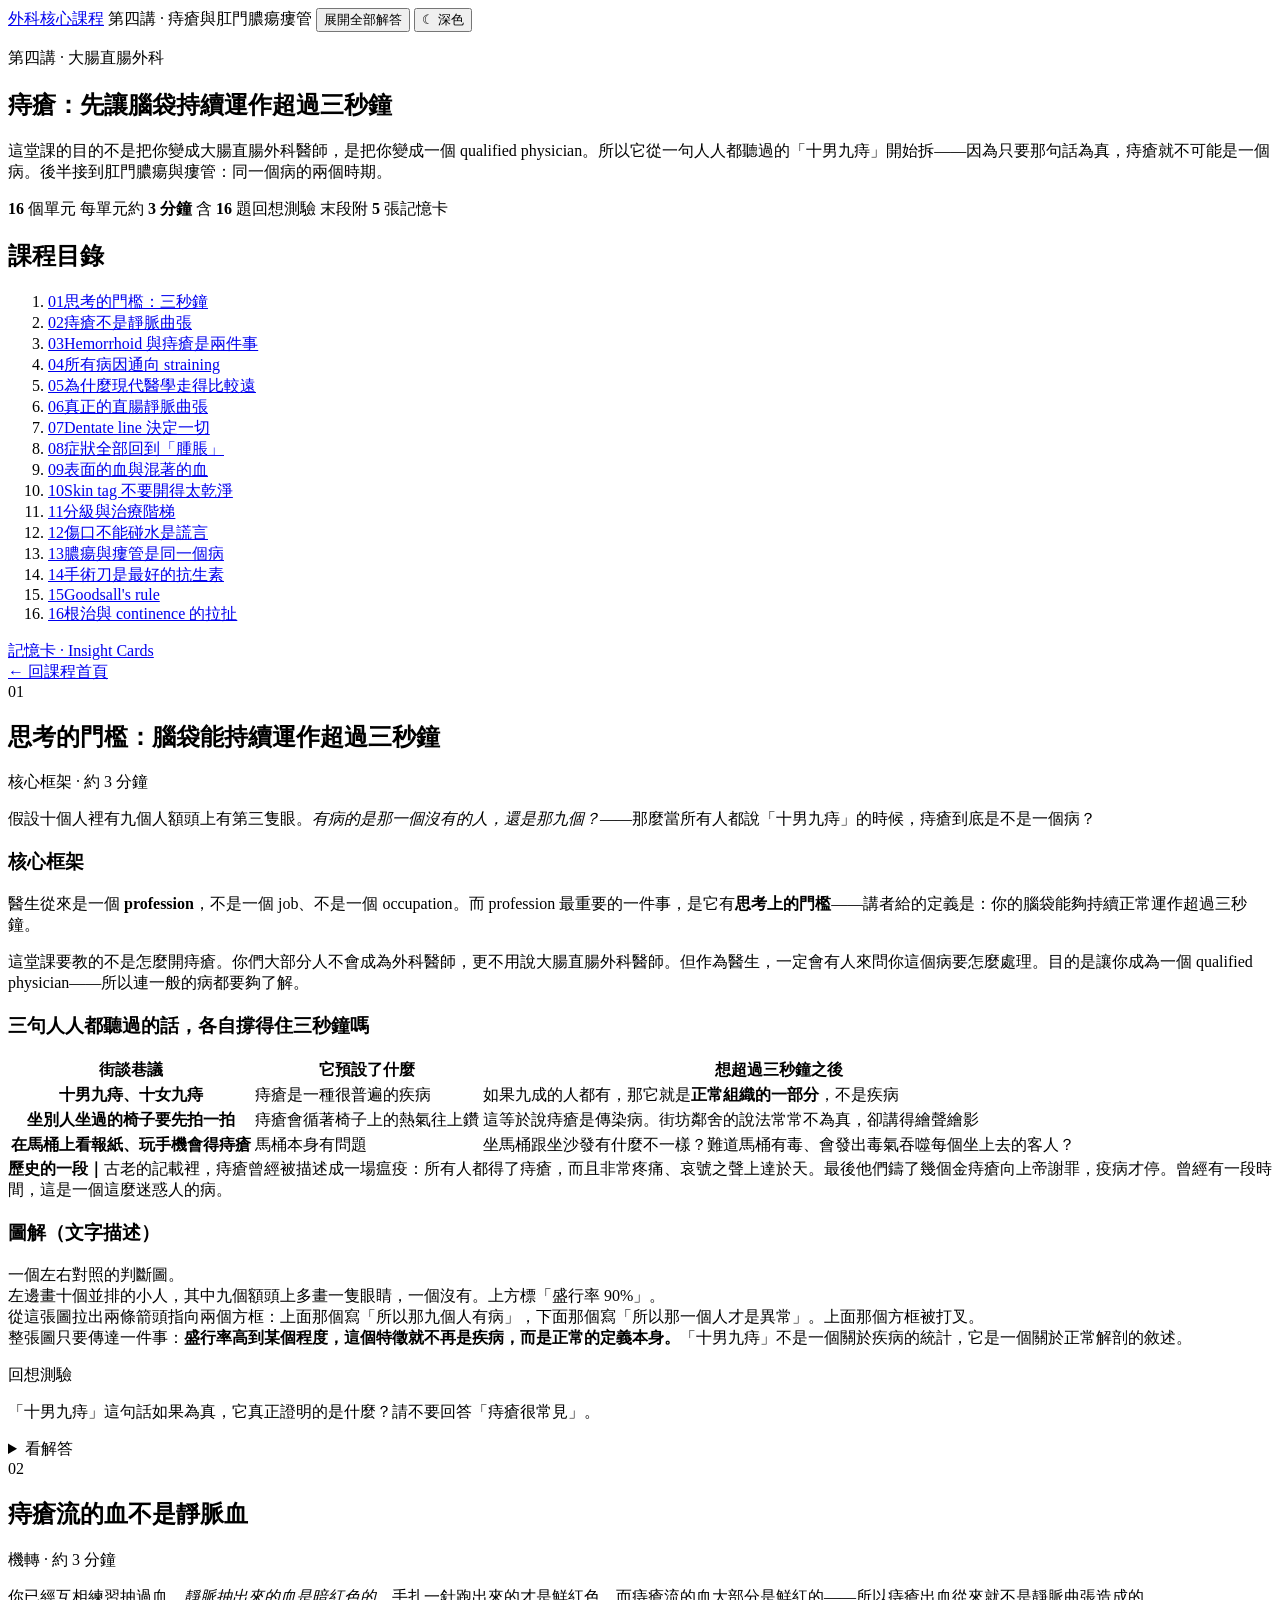
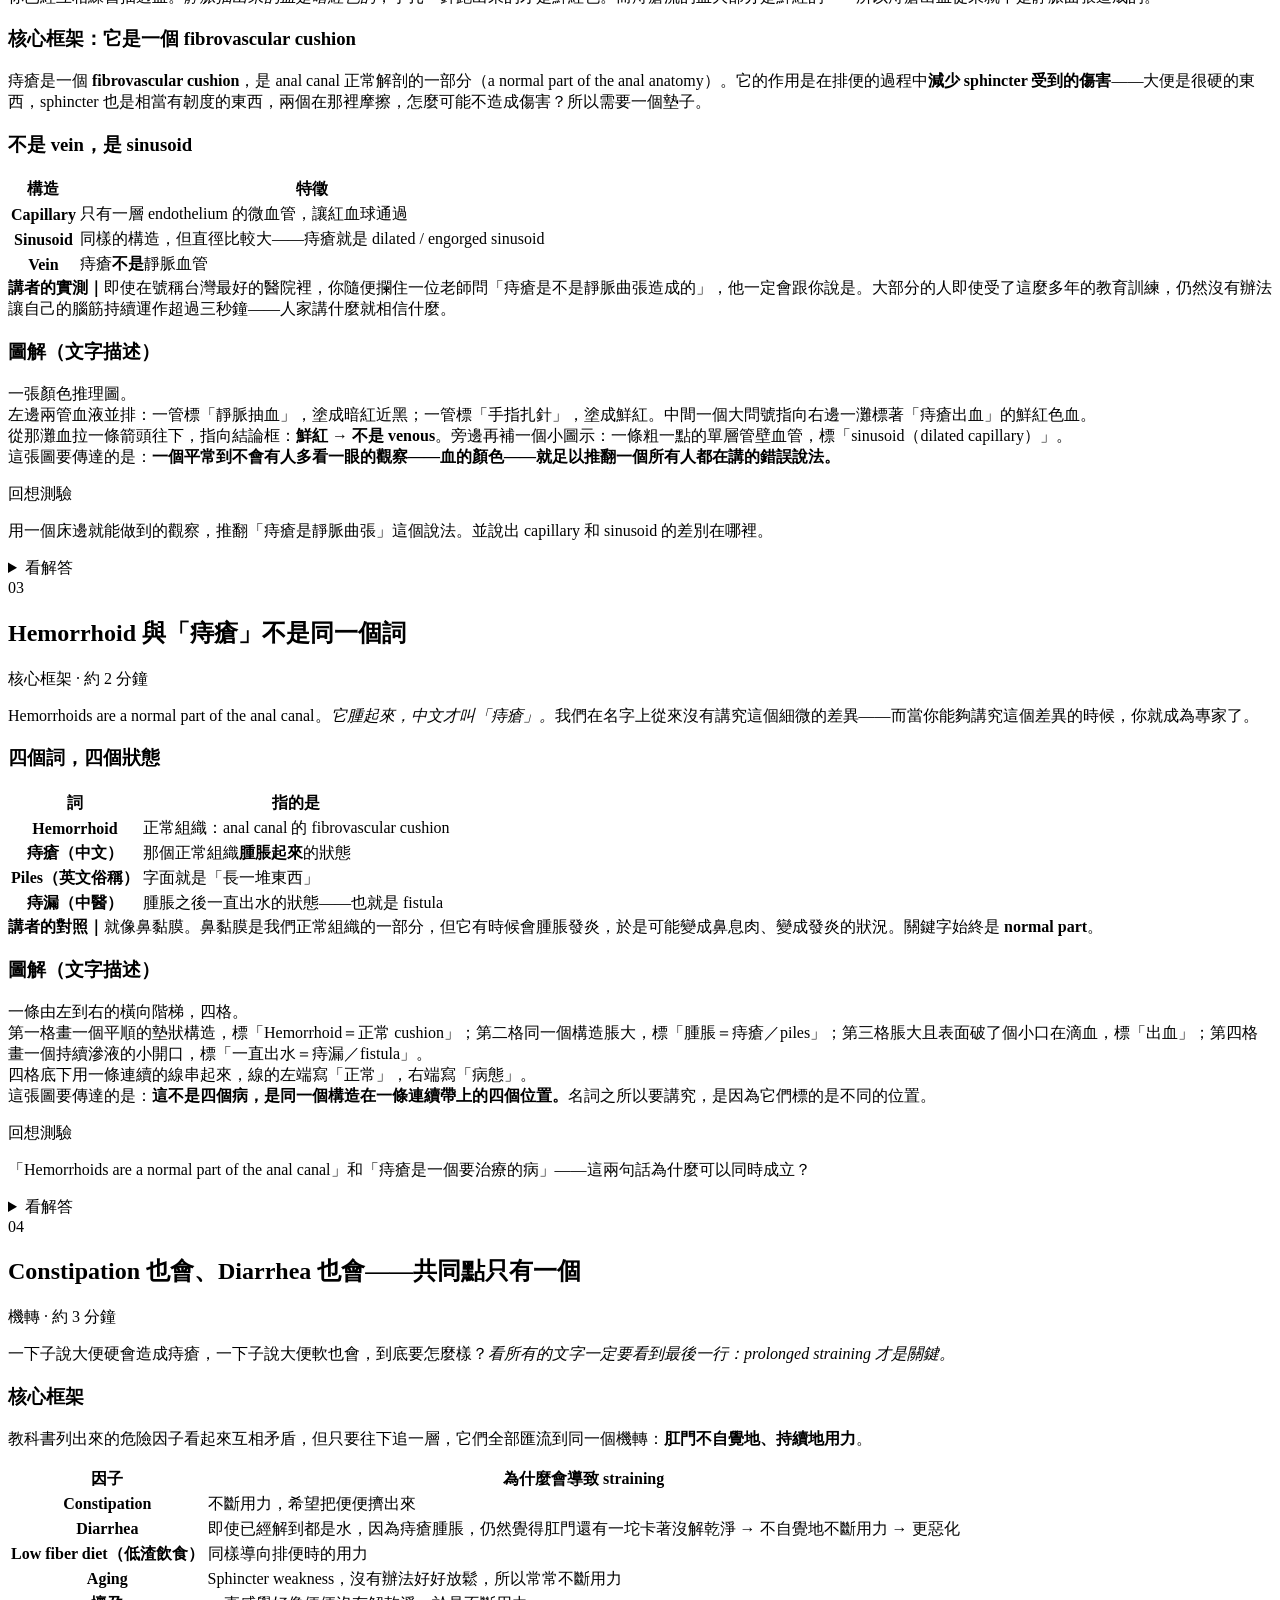
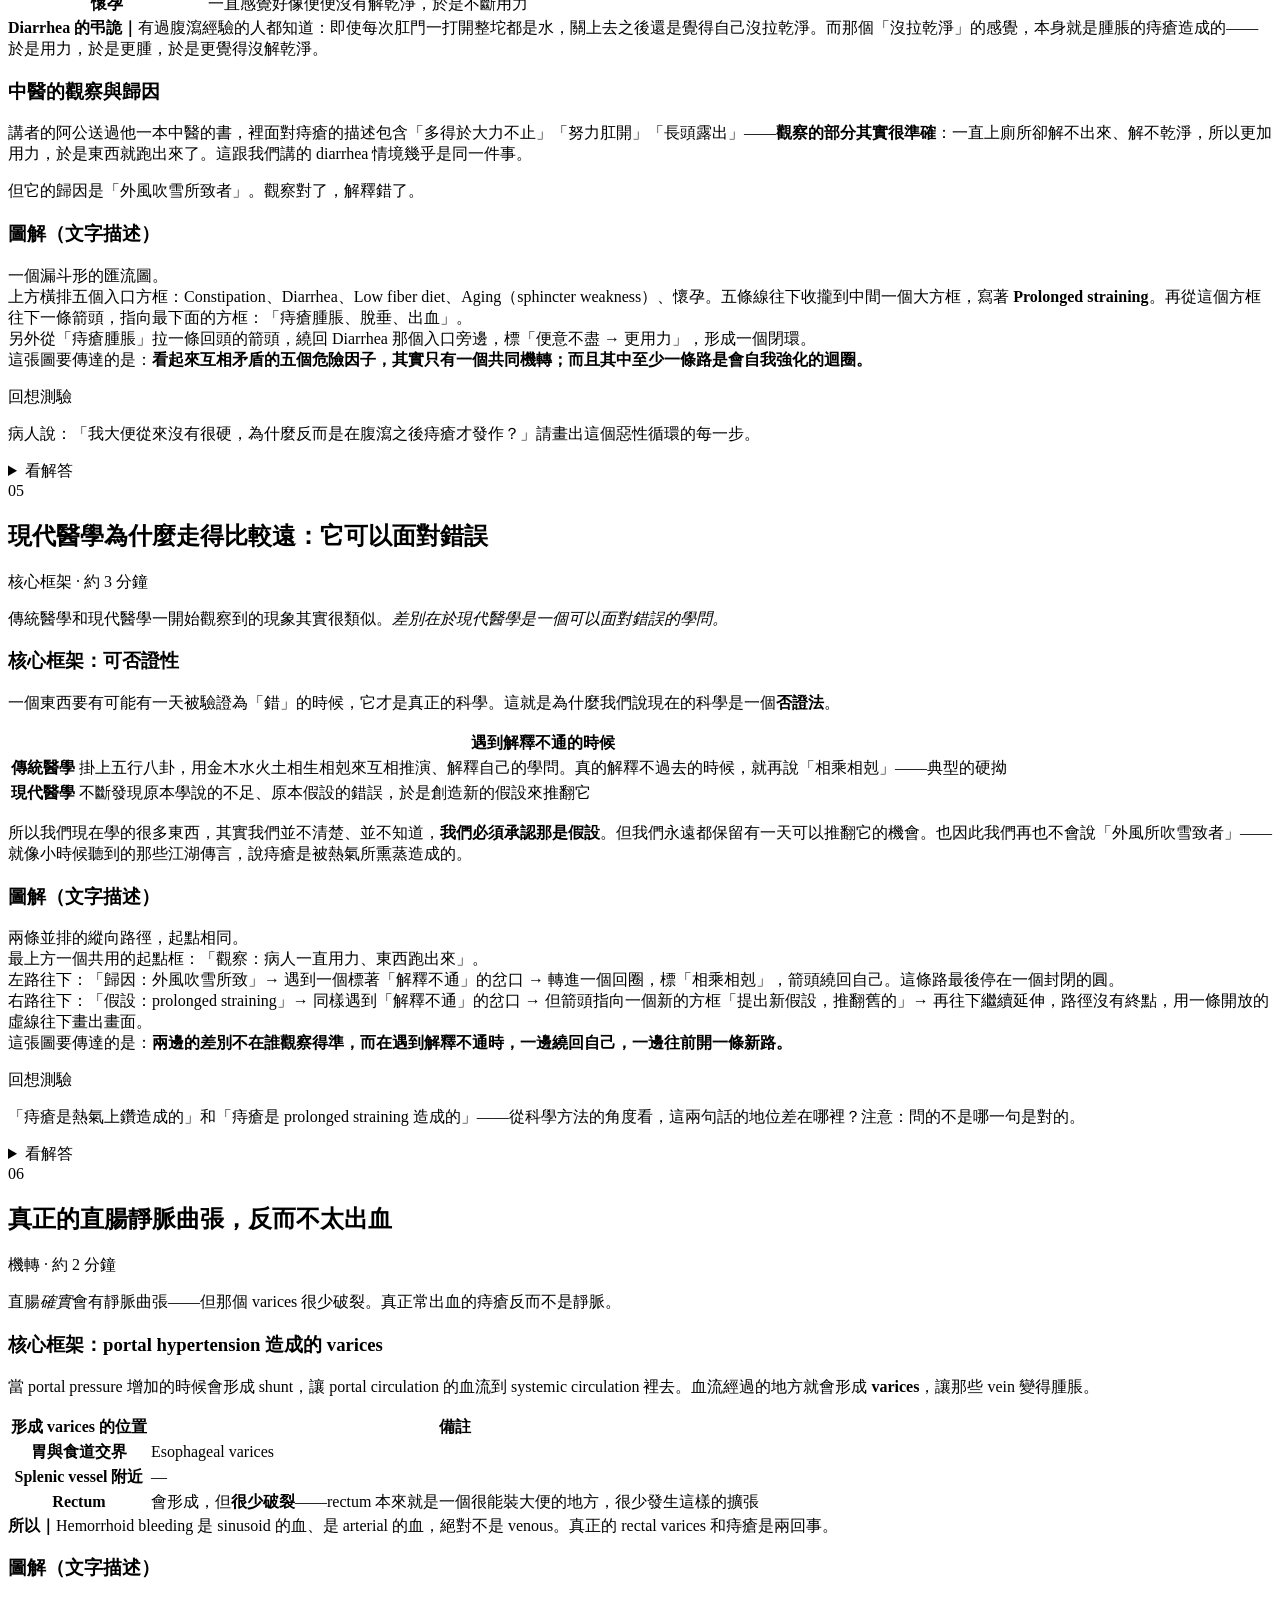
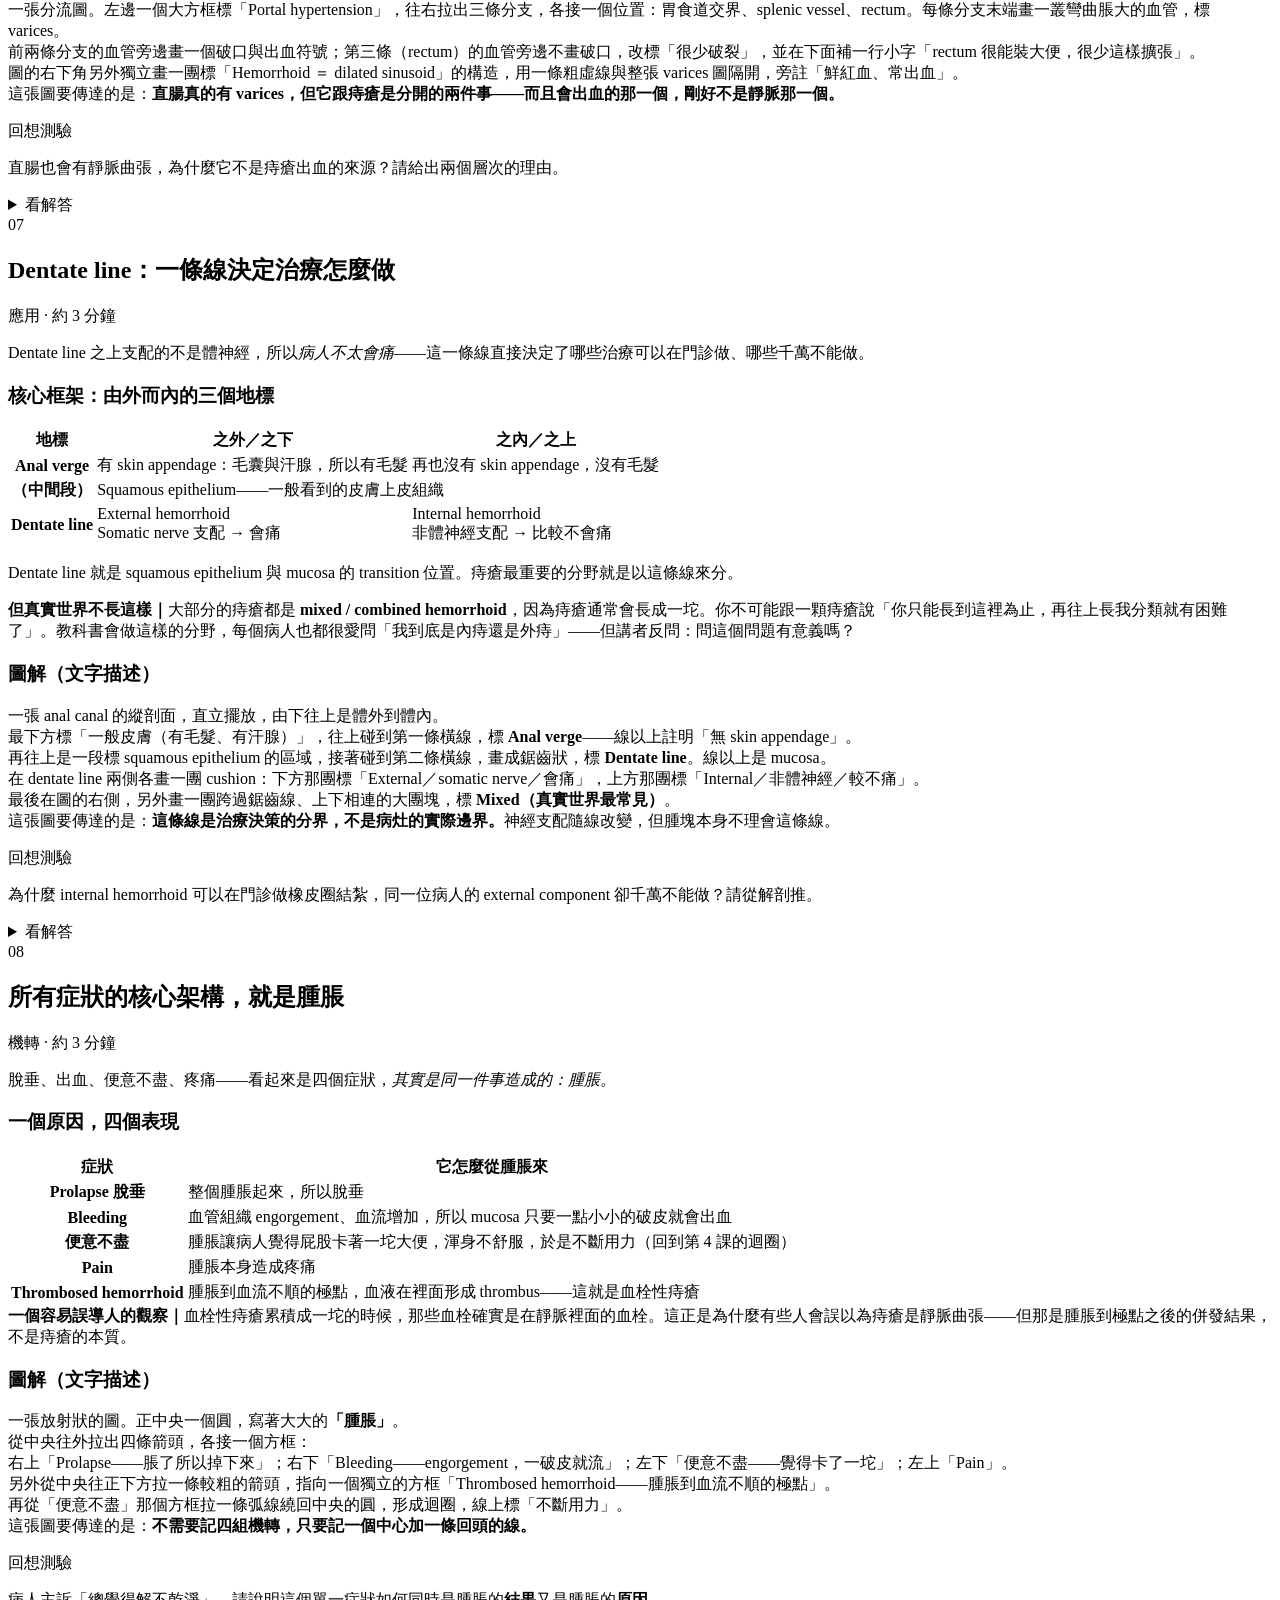
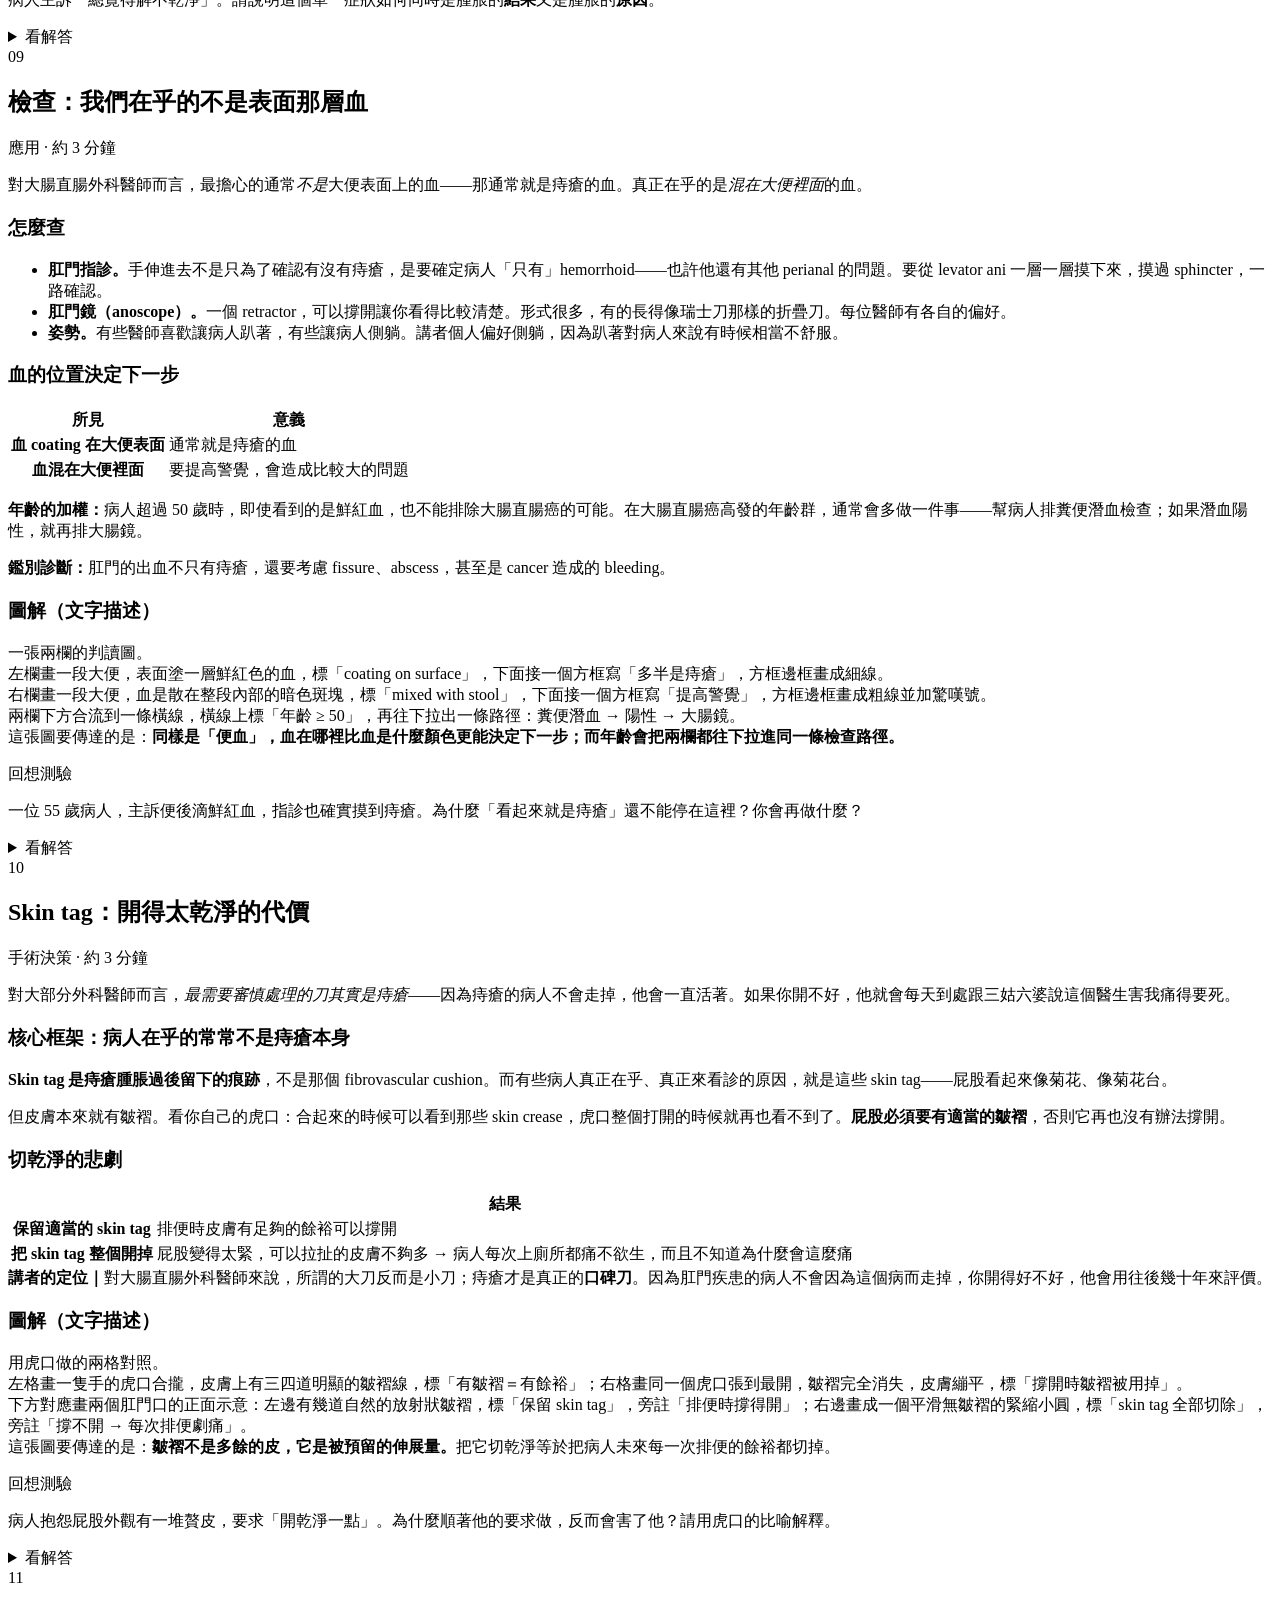
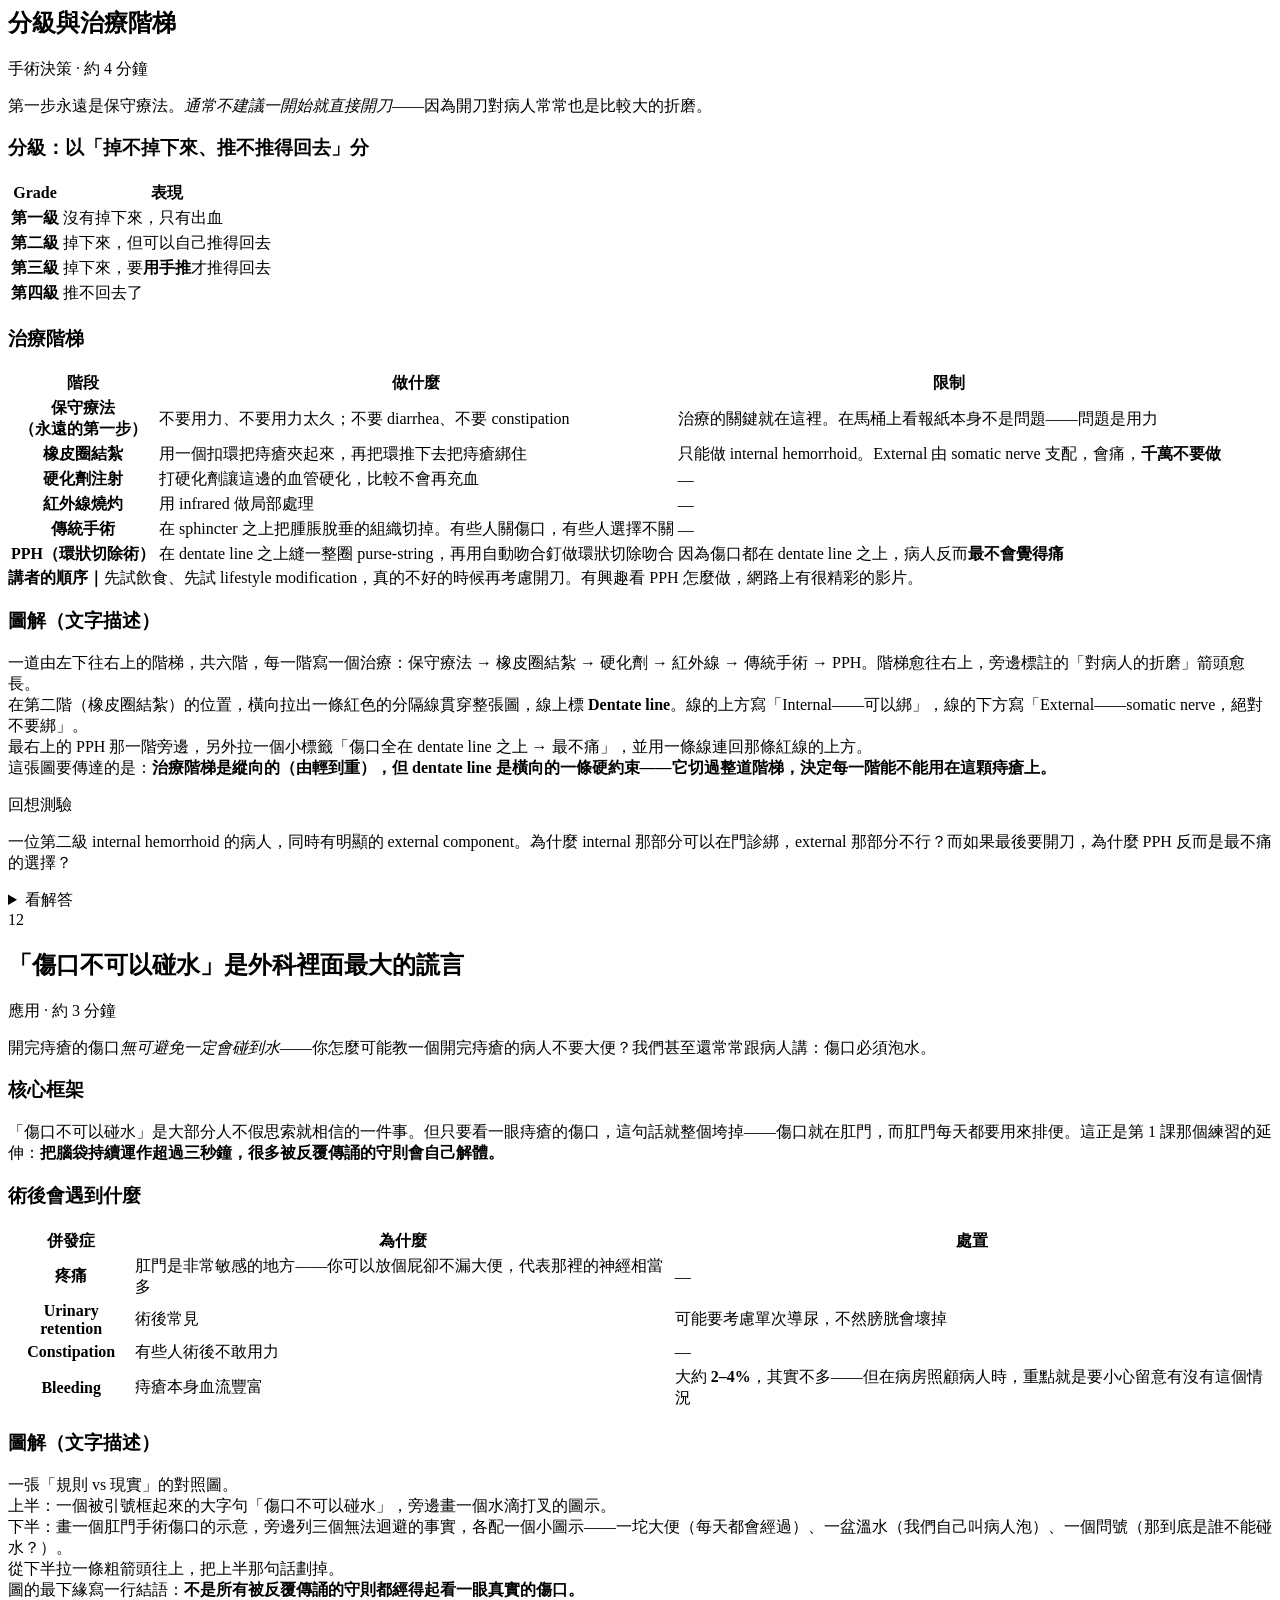
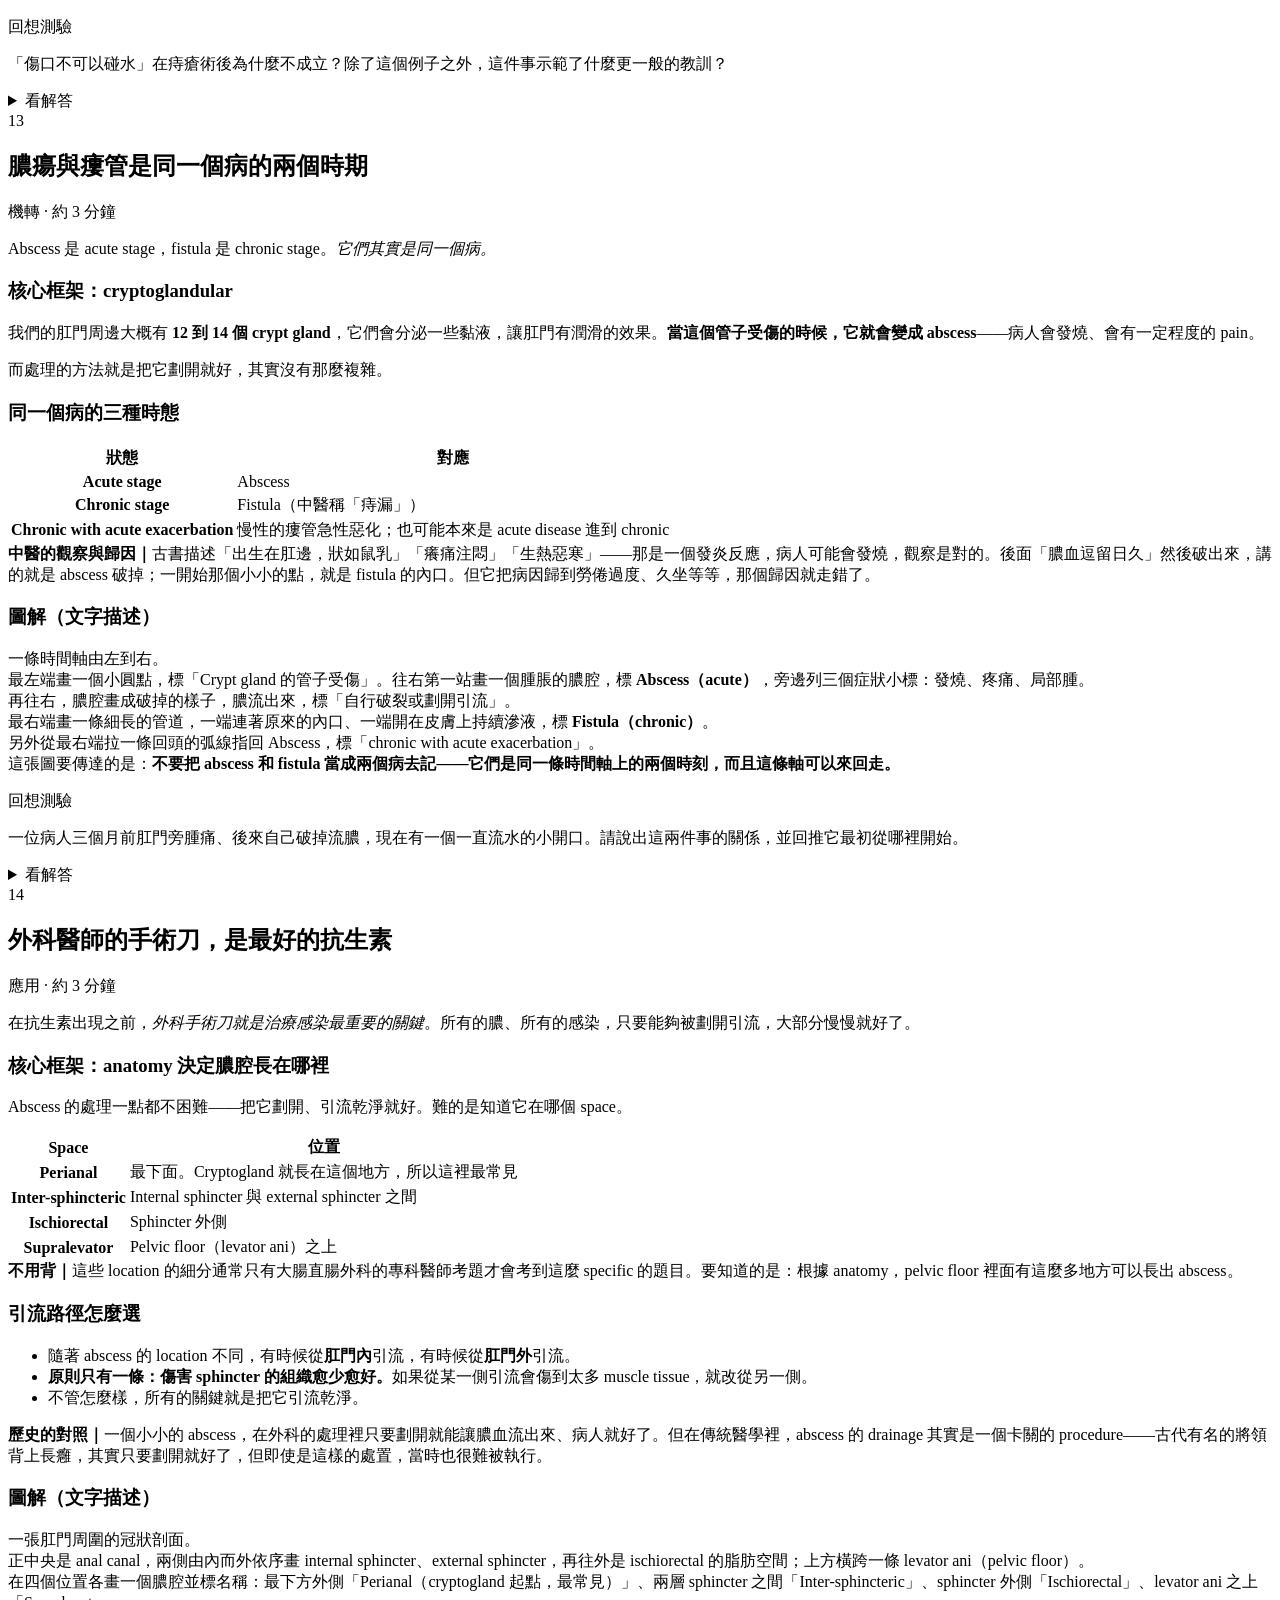
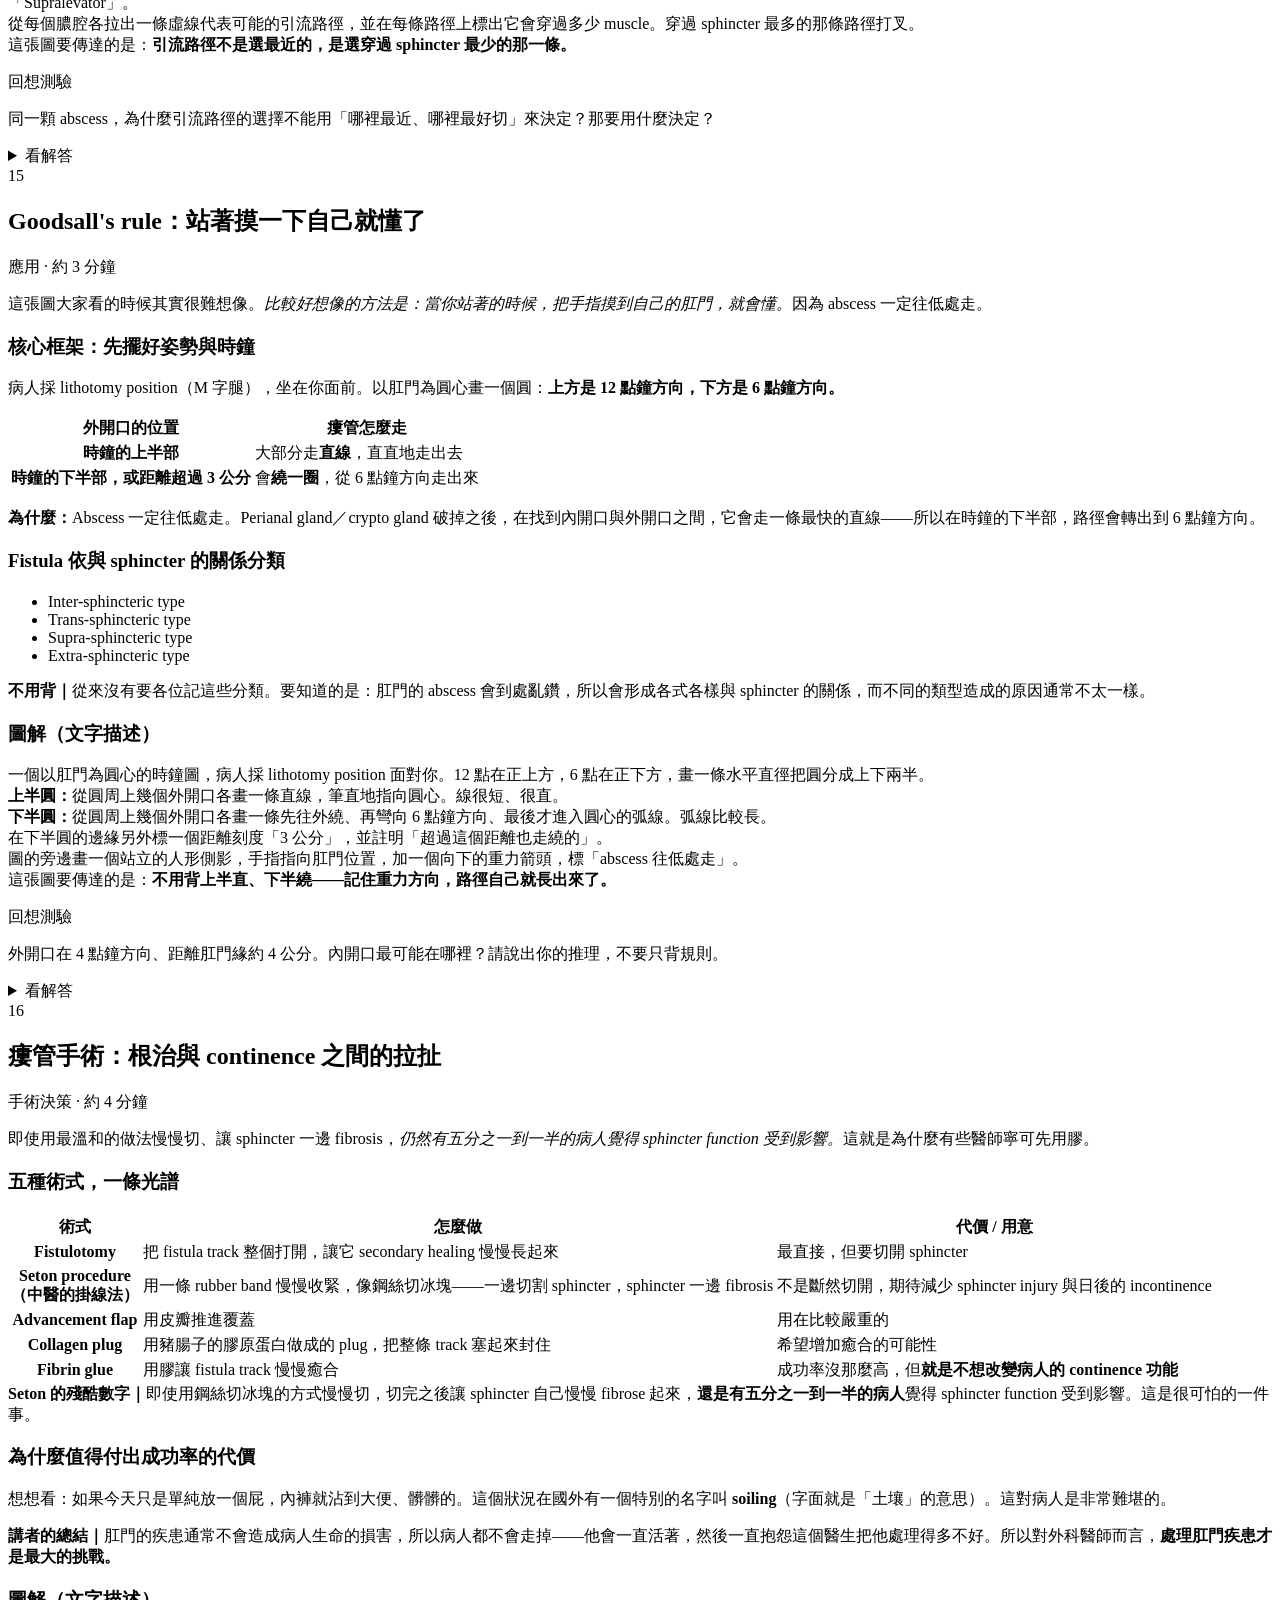
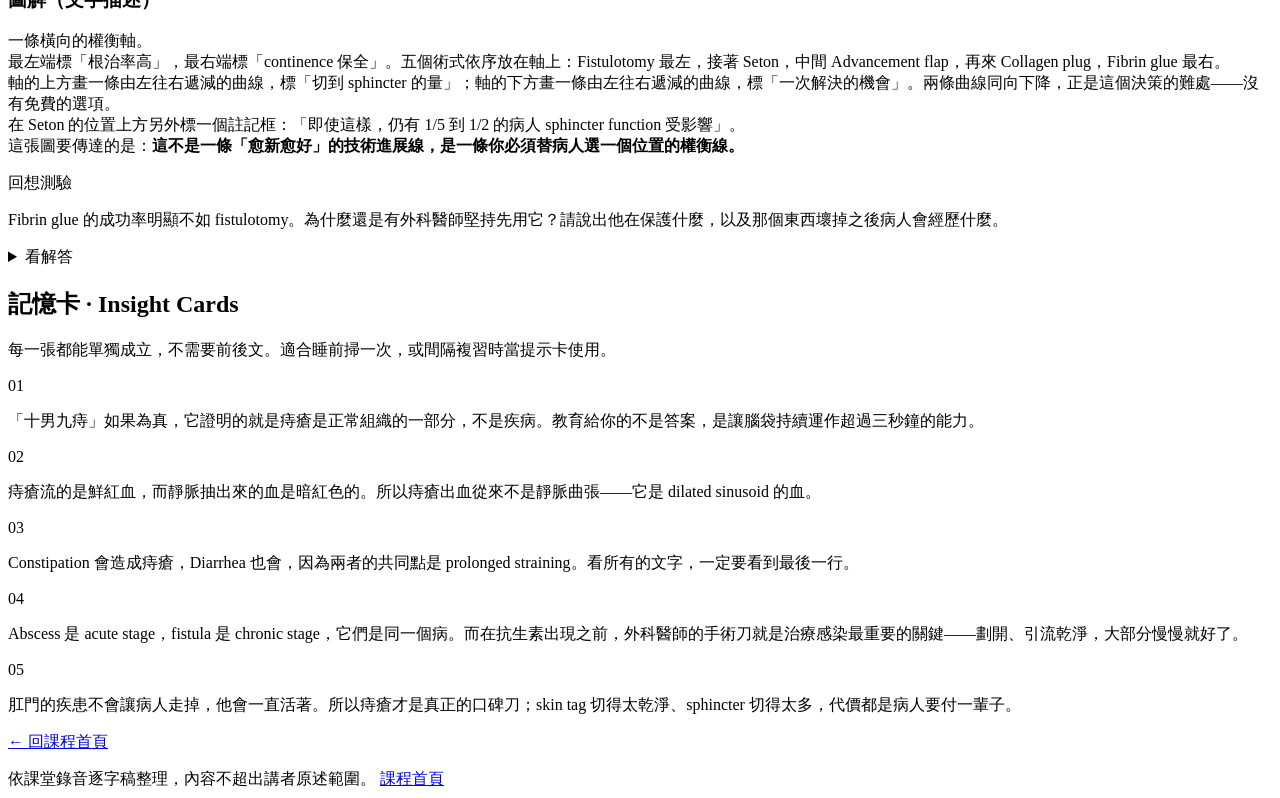
==== anorectal.html @ df8436fc "Add files via upload" ====
<!DOCTYPE html>
<html lang="zh-Hant" data-page="anorectal">
<head>
<meta charset="utf-8">
<meta name="viewport" content="width=device-width, initial-scale=1">
<title>痔瘡與肛門膿瘍瘻管：先讓腦袋運作超過三秒鐘 · 外科核心課程</title>
<meta name="description" content="從「十男九痔」拆解痔瘡的本質、dentate line 的分界、分級與治療階梯，再到肛門膿瘍與瘻管的 cryptoglandular 機轉、引流原則與 Goodsall's rule。">
<link rel="preconnect" href="https://fonts.googleapis.com">
<link rel="preconnect" href="https://fonts.gstatic.com" crossorigin>
<link href="https://fonts.googleapis.com/css2?family=Noto+Serif+TC:wght@500;700&display=swap" rel="stylesheet">
<link rel="stylesheet" href="assets/style.css">
</head>
<body>
<div id="progress"></div>

<header class="topbar">
  <div class="topbar-in">
    <a class="brand" href="index.html"><span class="dot"></span>外科核心課程</a>
    <span class="crumb">第四講 · 痔瘡與肛門膿瘍瘻管</span>
    <span class="spacer"></span>
    <button class="icon-btn" id="toggle-answers" data-open="0">展開全部解答</button>
    <button class="icon-btn" id="theme-toggle">☾ 深色</button>
  </div>
</header>

<main class="shell">

  <section class="hero">
    <p class="kicker">第四講 · 大腸直腸外科</p>
    <h1>痔瘡：先讓腦袋持續運作超過三秒鐘</h1>
    <p class="lede">這堂課的目的不是把你變成大腸直腸外科醫師，是把你變成一個 qualified physician。所以它從一句人人都聽過的「十男九痔」開始拆——因為只要那句話為真，痔瘡就不可能是一個病。後半接到肛門膿瘍與瘻管：同一個病的兩個時期。</p>
    <div class="facts">
      <span><b>16</b> 個單元</span>
      <span>每單元約 <b>3 分鐘</b></span>
      <span>含 <b>16</b> 題回想測驗</span>
      <span>末段附 <b>5</b> 張記憶卡</span>
    </div>
  </section>

  <div class="layout">

    <nav class="toc" aria-label="課程目錄">
      <h2>課程目錄</h2>
      <ol>
        <li><a href="#l01"><span class="n">01</span><span>思考的門檻：三秒鐘</span></a></li>
        <li><a href="#l02"><span class="n">02</span><span>痔瘡不是靜脈曲張</span></a></li>
        <li><a href="#l03"><span class="n">03</span><span>Hemorrhoid 與痔瘡是兩件事</span></a></li>
        <li><a href="#l04"><span class="n">04</span><span>所有病因通向 straining</span></a></li>
        <li><a href="#l05"><span class="n">05</span><span>為什麼現代醫學走得比較遠</span></a></li>
        <li><a href="#l06"><span class="n">06</span><span>真正的直腸靜脈曲張</span></a></li>
        <li><a href="#l07"><span class="n">07</span><span>Dentate line 決定一切</span></a></li>
        <li><a href="#l08"><span class="n">08</span><span>症狀全部回到「腫脹」</span></a></li>
        <li><a href="#l09"><span class="n">09</span><span>表面的血與混著的血</span></a></li>
        <li><a href="#l10"><span class="n">10</span><span>Skin tag 不要開得太乾淨</span></a></li>
        <li><a href="#l11"><span class="n">11</span><span>分級與治療階梯</span></a></li>
        <li><a href="#l12"><span class="n">12</span><span>傷口不能碰水是謊言</span></a></li>
        <li><a href="#l13"><span class="n">13</span><span>膿瘍與瘻管是同一個病</span></a></li>
        <li><a href="#l14"><span class="n">14</span><span>手術刀是最好的抗生素</span></a></li>
        <li><a href="#l15"><span class="n">15</span><span>Goodsall's rule</span></a></li>
        <li><a href="#l16"><span class="n">16</span><span>根治與 continence 的拉扯</span></a></li>
      </ol>
      <div class="sep">
        <a href="#insights" style="border:0;padding-left:0">記憶卡 · Insight Cards</a><br>
        <a href="index.html" style="border:0;padding-left:0">← 回課程首頁</a>
      </div>
    </nav>

    <div>

      <!-- 01 -->
      <article class="lesson" id="l01">
        <div class="lesson-head"><span class="lesson-num">01</span><h2>思考的門檻：腦袋能持續運作超過三秒鐘</h2></div>
        <p class="meta">核心框架 · 約 3 分鐘</p>

        <p class="hook">假設十個人裡有九個人額頭上有第三隻眼。<em>有病的是那一個沒有的人，還是那九個？</em>——那麼當所有人都說「十男九痔」的時候，痔瘡到底是不是一個病？</p>

        <div class="block">
          <h3>核心框架</h3>
          <p>醫生從來是一個 <strong>profession</strong>，不是一個 job、不是一個 occupation。而 profession 最重要的一件事，是它有<strong>思考上的門檻</strong>——講者給的定義是：你的腦袋能夠持續正常運作超過三秒鐘。</p>
          <p>這堂課要教的不是怎麼開痔瘡。你們大部分人不會成為外科醫師，更不用說大腸直腸外科醫師。但作為醫生，一定會有人來問你這個病要怎麼處理。目的是讓你成為一個 qualified physician——所以連一般的病都要夠了解。</p>
        </div>

        <div class="block">
          <h3>三句人人都聽過的話，各自撐得住三秒鐘嗎</h3>
          <div class="tw">
            <table>
              <thead><tr><th>街談巷議</th><th>它預設了什麼</th><th>想超過三秒鐘之後</th></tr></thead>
              <tbody>
                <tr><th>十男九痔、十女九痔</th><td>痔瘡是一種很普遍的疾病</td><td class="ok">如果九成的人都有，那它就是<strong>正常組織的一部分</strong>，不是疾病</td></tr>
                <tr><th>坐別人坐過的椅子要先拍一拍</th><td>痔瘡會循著椅子上的熱氣往上鑽</td><td class="bad">這等於說痔瘡是傳染病。街坊鄰舍的說法常常不為真，卻講得繪聲繪影</td></tr>
                <tr><th>在馬桶上看報紙、玩手機會得痔瘡</th><td>馬桶本身有問題</td><td class="bad">坐馬桶跟坐沙發有什麼不一樣？難道馬桶有毒、會發出毒氣吞噬每個坐上去的客人？</td></tr>
              </tbody>
            </table>
          </div>
          <div class="note"><b>歷史的一段｜</b>古老的記載裡，痔瘡曾經被描述成一場瘟疫：所有人都得了痔瘡，而且非常疼痛、哀號之聲上達於天。最後他們鑄了幾個金痔瘡向上帝謝罪，疫病才停。曾經有一段時間，這是一個這麼迷惑人的病。</div>
        </div>

        <div class="viz">
          <h3>圖解（文字描述）</h3>
          <p>一個左右對照的判斷圖。<br>左邊畫十個並排的小人，其中九個額頭上多畫一隻眼睛，一個沒有。上方標「盛行率 90%」。<br>從這張圖拉出兩條箭頭指向兩個方框：上面那個寫「所以那九個人有病」，下面那個寫「所以那一個人才是異常」。上面那個方框被打叉。<br>整張圖只要傳達一件事：<strong>盛行率高到某個程度，這個特徵就不再是疾病，而是正常的定義本身。</strong>「十男九痔」不是一個關於疾病的統計，它是一個關於正常解剖的敘述。</p>
        </div>

        <div class="recall">
          <div class="q"><p class="tag">回想測驗</p><p>「十男九痔」這句話如果為真，它真正證明的是什麼？請不要回答「痔瘡很常見」。</p></div>
          <details><summary>看解答</summary>
            <div class="a">
              <p>它證明的是<strong>痔瘡是正常解剖的一部分</strong>，不是疾病。因為當一個特徵出現在九成的人身上時，在統計上定義「異常」的就變成那剩下的一成——就像十個人裡有九個有第三隻眼，該被檢查的是那個沒有的人。</p>
              <p>這正是這堂課要示範的思考門檻：同一句話，聽過就過去，跟停下來想三秒鐘，得到的結論完全相反。</p>
            </div>
          </details>
        </div>
      </article>

      <!-- 02 -->
      <article class="lesson" id="l02">
        <div class="lesson-head"><span class="lesson-num">02</span><h2>痔瘡流的血不是靜脈血</h2></div>
        <p class="meta">機轉 · 約 3 分鐘</p>

        <p class="hook">你已經互相練習抽過血。<em>靜脈抽出來的血是暗紅色的</em>，手扎一針跑出來的才是鮮紅色。而痔瘡流的血大部分是鮮紅的——所以痔瘡出血從來就不是靜脈曲張造成的。</p>

        <div class="block">
          <h3>核心框架：它是一個 fibrovascular cushion</h3>
          <p>痔瘡是一個 <strong>fibrovascular cushion</strong>，是 anal canal 正常解剖的一部分（a normal part of the anal anatomy）。它的作用是在排便的過程中<strong>減少 sphincter 受到的傷害</strong>——大便是很硬的東西，sphincter 也是相當有韌度的東西，兩個在那裡摩擦，怎麼可能不造成傷害？所以需要一個墊子。</p>
        </div>

        <div class="block">
          <h3>不是 vein，是 sinusoid</h3>
          <div class="tw">
            <table>
              <thead><tr><th>構造</th><th>特徵</th></tr></thead>
              <tbody>
                <tr><th>Capillary</th><td>只有一層 endothelium 的微血管，讓紅血球通過</td></tr>
                <tr><th>Sinusoid</th><td>同樣的構造，但直徑比較大——痔瘡就是 dilated / engorged sinusoid</td></tr>
                <tr><th>Vein</th><td class="bad">痔瘡<strong>不是</strong>靜脈血管</td></tr>
              </tbody>
            </table>
          </div>
          <div class="note"><b>講者的實測｜</b>即使在號稱台灣最好的醫院裡，你隨便攔住一位老師問「痔瘡是不是靜脈曲張造成的」，他一定會跟你說是。大部分的人即使受了這麼多年的教育訓練，仍然沒有辦法讓自己的腦筋持續運作超過三秒鐘——人家講什麼就相信什麼。</div>
        </div>

        <div class="viz">
          <h3>圖解（文字描述）</h3>
          <p>一張顏色推理圖。<br>左邊兩管血液並排：一管標「靜脈抽血」，塗成暗紅近黑；一管標「手指扎針」，塗成鮮紅。中間一個大問號指向右邊一灘標著「痔瘡出血」的鮮紅色血。<br>從那灘血拉一條箭頭往下，指向結論框：<strong>鮮紅 → 不是 venous</strong>。旁邊再補一個小圖示：一條粗一點的單層管壁血管，標「sinusoid（dilated capillary）」。<br>這張圖要傳達的是：<strong>一個平常到不會有人多看一眼的觀察——血的顏色——就足以推翻一個所有人都在講的錯誤說法。</strong></p>
        </div>

        <div class="recall">
          <div class="q"><p class="tag">回想測驗</p><p>用一個床邊就能做到的觀察，推翻「痔瘡是靜脈曲張」這個說法。並說出 capillary 和 sinusoid 的差別在哪裡。</p></div>
          <details><summary>看解答</summary>
            <div class="a">
              <p>觀察血的顏色。痔瘡流出來的血大部分是鮮紅色的，而靜脈血是暗紅色的——動脈或微血管層級的血才是鮮紅色。既然出血是鮮紅的，來源就不會是靜脈，所以「靜脈曲張」這個歸因站不住腳。</p>
              <p>Capillary 是只有一層 endothelium、讓紅血球通過的微血管；同樣的構造但直徑比較大的就叫 sinusoid。痔瘡是 dilated、engorged 的 sinusoid，不是 vein。</p>
            </div>
          </details>
        </div>
      </article>

      <!-- 03 -->
      <article class="lesson" id="l03">
        <div class="lesson-head"><span class="lesson-num">03</span><h2>Hemorrhoid 與「痔瘡」不是同一個詞</h2></div>
        <p class="meta">核心框架 · 約 2 分鐘</p>

        <p class="hook">Hemorrhoids are a normal part of the anal canal。<em>它腫起來，中文才叫「痔瘡」。</em>我們在名字上從來沒有講究這個細微的差異——而當你能夠講究這個差異的時候，你就成為專家了。</p>

        <div class="block">
          <h3>四個詞，四個狀態</h3>
          <div class="tw">
            <table>
              <thead><tr><th>詞</th><th>指的是</th></tr></thead>
              <tbody>
                <tr><th>Hemorrhoid</th><td class="ok">正常組織：anal canal 的 fibrovascular cushion</td></tr>
                <tr><th>痔瘡（中文）</th><td>那個正常組織<strong>腫脹起來</strong>的狀態</td></tr>
                <tr><th>Piles（英文俗稱）</th><td>字面就是「長一堆東西」</td></tr>
                <tr><th>痔漏（中醫）</th><td>腫脹之後一直出水的狀態——也就是 fistula</td></tr>
              </tbody>
            </table>
          </div>
          <div class="note"><b>講者的對照｜</b>就像鼻黏膜。鼻黏膜是我們正常組織的一部分，但它有時候會腫脹發炎，於是可能變成鼻息肉、變成發炎的狀況。關鍵字始終是 <strong>normal part</strong>。</div>
        </div>

        <div class="viz">
          <h3>圖解（文字描述）</h3>
          <p>一條由左到右的橫向階梯，四格。<br>第一格畫一個平順的墊狀構造，標「Hemorrhoid＝正常 cushion」；第二格同一個構造脹大，標「腫脹＝痔瘡／piles」；第三格脹大且表面破了個小口在滴血，標「出血」；第四格畫一個持續滲液的小開口，標「一直出水＝痔漏／fistula」。<br>四格底下用一條連續的線串起來，線的左端寫「正常」，右端寫「病態」。<br>這張圖要傳達的是：<strong>這不是四個病，是同一個構造在一條連續帶上的四個位置。</strong>名詞之所以要講究，是因為它們標的是不同的位置。</p>
        </div>

        <div class="recall">
          <div class="q"><p class="tag">回想測驗</p><p>「Hemorrhoids are a normal part of the anal canal」和「痔瘡是一個要治療的病」——這兩句話為什麼可以同時成立？</p></div>
          <details><summary>看解答</summary>
            <div class="a">
              <p>因為它們講的是同一個構造的兩個狀態。Hemorrhoid 指的是那個 fibrovascular cushion 本身，人人都有，是正常解剖；「痔瘡」指的是這個正常構造腫脹起來、開始產生症狀的狀態。</p>
              <p>對照鼻黏膜就很清楚：鼻黏膜是正常組織，鼻息肉是它腫脹發炎的結果——沒有人會因此說「鼻黏膜是一種病」。中文與英文都把這兩個狀態混用同一個詞，所以才造成混淆。</p>
            </div>
          </details>
        </div>
      </article>

      <!-- 04 -->
      <article class="lesson" id="l04">
        <div class="lesson-head"><span class="lesson-num">04</span><h2>Constipation 也會、Diarrhea 也會——共同點只有一個</h2></div>
        <p class="meta">機轉 · 約 3 分鐘</p>

        <p class="hook">一下子說大便硬會造成痔瘡，一下子說大便軟也會，到底要怎麼樣？<em>看所有的文字一定要看到最後一行：prolonged straining 才是關鍵。</em></p>

        <div class="block">
          <h3>核心框架</h3>
          <p>教科書列出來的危險因子看起來互相矛盾，但只要往下追一層，它們全部匯流到同一個機轉：<strong>肛門不自覺地、持續地用力</strong>。</p>
          <div class="tw">
            <table>
              <thead><tr><th>因子</th><th>為什麼會導致 straining</th></tr></thead>
              <tbody>
                <tr><th>Constipation</th><td>不斷用力，希望把便便擠出來</td></tr>
                <tr><th>Diarrhea</th><td>即使已經解到都是水，因為痔瘡腫脹，仍然覺得肛門還有一坨卡著沒解乾淨 → 不自覺地不斷用力 → 更惡化</td></tr>
                <tr><th>Low fiber diet（低渣飲食）</th><td>同樣導向排便時的用力</td></tr>
                <tr><th>Aging</th><td>Sphincter weakness，沒有辦法好好放鬆，所以常常不斷用力</td></tr>
                <tr><th>懷孕</th><td>一直感覺好像便便沒有解乾淨，於是不斷用力</td></tr>
              </tbody>
            </table>
          </div>
          <div class="note"><b>Diarrhea 的弔詭｜</b>有過腹瀉經驗的人都知道：即使每次肛門一打開整坨都是水，關上去之後還是覺得自己沒拉乾淨。而那個「沒拉乾淨」的感覺，本身就是腫脹的痔瘡造成的——於是用力，於是更腫，於是更覺得沒解乾淨。</div>
        </div>

        <div class="block">
          <h3>中醫的觀察與歸因</h3>
          <p>講者的阿公送過他一本中醫的書，裡面對痔瘡的描述包含「多得於大力不止」「努力肛開」「長頭露出」——<strong>觀察的部分其實很準確</strong>：一直上廁所卻解不出來、解不乾淨，所以更加用力，於是東西就跑出來了。這跟我們講的 diarrhea 情境幾乎是同一件事。</p>
          <p>但它的歸因是「外風吹雪所致者」。觀察對了，解釋錯了。</p>
        </div>

        <div class="viz">
          <h3>圖解（文字描述）</h3>
          <p>一個漏斗形的匯流圖。<br>上方橫排五個入口方框：Constipation、Diarrhea、Low fiber diet、Aging（sphincter weakness）、懷孕。五條線往下收攏到中間一個大方框，寫著 <strong>Prolonged straining</strong>。再從這個方框往下一條箭頭，指向最下面的方框：「痔瘡腫脹、脫垂、出血」。<br>另外從「痔瘡腫脹」拉一條回頭的箭頭，繞回 Diarrhea 那個入口旁邊，標「便意不盡 → 更用力」，形成一個閉環。<br>這張圖要傳達的是：<strong>看起來互相矛盾的五個危險因子，其實只有一個共同機轉；而且其中至少一條路是會自我強化的迴圈。</strong></p>
        </div>

        <div class="recall">
          <div class="q"><p class="tag">回想測驗</p><p>病人說：「我大便從來沒有很硬，為什麼反而是在腹瀉之後痔瘡才發作？」請畫出這個惡性循環的每一步。</p></div>
          <details><summary>看解答</summary>
            <div class="a">
              <p>① 腹瀉本身讓他頻繁如廁；② 痔瘡因此腫脹；③ 腫脹的痔瘡讓他覺得肛門裡還有一坨東西卡著，即使已經解到只剩水；④ 這個「沒解乾淨」的感覺讓他不自覺地繼續用力；⑤ 持續用力讓痔瘡更腫脹——回到第②步。</p>
              <p>關鍵在於：造成痔瘡的從來不是大便的硬度，而是 <strong>prolonged straining</strong>。硬便只是導致 straining 的其中一條路，腹瀉是另一條，而且腹瀉這一條會自我強化。</p>
            </div>
          </details>
        </div>
      </article>

      <!-- 05 -->
      <article class="lesson" id="l05">
        <div class="lesson-head"><span class="lesson-num">05</span><h2>現代醫學為什麼走得比較遠：它可以面對錯誤</h2></div>
        <p class="meta">核心框架 · 約 3 分鐘</p>

        <p class="hook">傳統醫學和現代醫學一開始觀察到的現象其實很類似。<em>差別在於現代醫學是一個可以面對錯誤的學問。</em></p>

        <div class="block">
          <h3>核心框架：可否證性</h3>
          <p>一個東西要有可能有一天被驗證為「錯」的時候，它才是真正的科學。這就是為什麼我們說現在的科學是一個<strong>否證法</strong>。</p>
          <div class="tw">
            <table>
              <thead><tr><th></th><th>遇到解釋不通的時候</th></tr></thead>
              <tbody>
                <tr><th>傳統醫學</th><td class="bad">掛上五行八卦，用金木水火土相生相剋來互相推演、解釋自己的學問。真的解釋不過去的時候，就再說「相乘相剋」——典型的硬拗</td></tr>
                <tr><th>現代醫學</th><td class="ok">不斷發現原本學說的不足、原本假設的錯誤，於是創造新的假設來推翻它</td></tr>
              </tbody>
            </table>
          </div>
          <p>所以我們現在學的很多東西，其實我們並不清楚、並不知道，<strong>我們必須承認那是假設</strong>。但我們永遠都保留有一天可以推翻它的機會。也因此我們再也不會說「外風所吹雪致者」——就像小時候聽到的那些江湖傳言，說痔瘡是被熱氣所熏蒸造成的。</p>
        </div>

        <div class="viz">
          <h3>圖解（文字描述）</h3>
          <p>兩條並排的縱向路徑，起點相同。<br>最上方一個共用的起點框：「觀察：病人一直用力、東西跑出來」。<br>左路往下：「歸因：外風吹雪所致」→ 遇到一個標著「解釋不通」的岔口 → 轉進一個回圈，標「相乘相剋」，箭頭繞回自己。這條路最後停在一個封閉的圓。<br>右路往下：「假設：prolonged straining」→ 同樣遇到「解釋不通」的岔口 → 但箭頭指向一個新的方框「提出新假設，推翻舊的」→ 再往下繼續延伸，路徑沒有終點，用一條開放的虛線往下畫出畫面。<br>這張圖要傳達的是：<strong>兩邊的差別不在誰觀察得準，而在遇到解釋不通時，一邊繞回自己，一邊往前開一條新路。</strong></p>
        </div>

        <div class="recall">
          <div class="q"><p class="tag">回想測驗</p><p>「痔瘡是熱氣上鑽造成的」和「痔瘡是 prolonged straining 造成的」——從科學方法的角度看，這兩句話的地位差在哪裡？注意：問的不是哪一句是對的。</p></div>
          <details><summary>看解答</summary>
            <div class="a">
              <p>差在<strong>可否證性</strong>。「prolonged straining」是一個可以被檢驗、也可以被推翻的假設——你可以去看不用力的人會不會得、用力的人是不是比較容易得，如果資料不支持，這個假設就要被換掉。</p>
              <p>「熱氣上鑽」則沒有辦法被驗證為錯；它遇到反例時只會再補一層說法把自己圓回來。這正是傳統醫學用相乘相剋硬拗的那個結構。</p>
              <p>所以真正的分野不是「哪一句話目前看起來比較合理」，而是<strong>哪一句話容許自己有一天被證明是錯的</strong>。我們現在學的很多東西都還是假設，這一點必須承認。</p>
            </div>
          </details>
        </div>
      </article>

      <!-- 06 -->
      <article class="lesson" id="l06">
        <div class="lesson-head"><span class="lesson-num">06</span><h2>真正的直腸靜脈曲張，反而不太出血</h2></div>
        <p class="meta">機轉 · 約 2 分鐘</p>

        <p class="hook">直腸<em>確實</em>會有靜脈曲張——但那個 varices 很少破裂。真正常出血的痔瘡反而不是靜脈。</p>

        <div class="block">
          <h3>核心框架：portal hypertension 造成的 varices</h3>
          <p>當 portal pressure 增加的時候會形成 shunt，讓 portal circulation 的血流到 systemic circulation 裡去。血流經過的地方就會形成 <strong>varices</strong>，讓那些 vein 變得腫脹。</p>
          <div class="tw">
            <table>
              <thead><tr><th>形成 varices 的位置</th><th>備註</th></tr></thead>
              <tbody>
                <tr><th>胃與食道交界</th><td>Esophageal varices</td></tr>
                <tr><th>Splenic vessel 附近</th><td>—</td></tr>
                <tr><th>Rectum</th><td class="ok">會形成，但<strong>很少破裂</strong>——rectum 本來就是一個很能裝大便的地方，很少發生這樣的擴張</td></tr>
              </tbody>
            </table>
          </div>
          <div class="note"><b>所以｜</b>Hemorrhoid bleeding 是 sinusoid 的血、是 arterial 的血，絕對不是 venous。真正的 rectal varices 和痔瘡是兩回事。</div>
        </div>

        <div class="viz">
          <h3>圖解（文字描述）</h3>
          <p>一張分流圖。左邊一個大方框標「Portal hypertension」，往右拉出三條分支，各接一個位置：胃食道交界、splenic vessel、rectum。每條分支末端畫一叢彎曲脹大的血管，標 varices。<br>前兩條分支的血管旁邊畫一個破口與出血符號；第三條（rectum）的血管旁邊不畫破口，改標「很少破裂」，並在下面補一行小字「rectum 很能裝大便，很少這樣擴張」。<br>圖的右下角另外獨立畫一團標「Hemorrhoid ＝ dilated sinusoid」的構造，用一條粗虛線與整張 varices 圖隔開，旁註「鮮紅血、常出血」。<br>這張圖要傳達的是：<strong>直腸真的有 varices，但它跟痔瘡是分開的兩件事——而且會出血的那一個，剛好不是靜脈那一個。</strong></p>
        </div>

        <div class="recall">
          <div class="q"><p class="tag">回想測驗</p><p>直腸也會有靜脈曲張，為什麼它不是痔瘡出血的來源？請給出兩個層次的理由。</p></div>
          <details><summary>看解答</summary>
            <div class="a">
              <ul>
                <li><strong>結構層次：</strong>Rectal varices 很少破裂。rectum 本來就是一個要裝大便的地方，能夠容納體積變化，所以那些擴張的靜脈很少被撐破。</li>
                <li><strong>觀察層次：</strong>痔瘡流的是鮮紅血，那是 sinusoid、arterial 層級的血，不是靜脈血。血的顏色直接排除了 venous 來源。</li>
              </ul>
              <p>兩者是不同的病理：varices 來自 portal hypertension 的 shunt，痔瘡來自 anal cushion 的 sinusoid 腫脹。</p>
            </div>
          </details>
        </div>
      </article>

      <!-- 07 -->
      <article class="lesson" id="l07">
        <div class="lesson-head"><span class="lesson-num">07</span><h2>Dentate line：一條線決定治療怎麼做</h2></div>
        <p class="meta">應用 · 約 3 分鐘</p>

        <p class="hook">Dentate line 之上支配的不是體神經，所以<em>病人不太會痛</em>——這一條線直接決定了哪些治療可以在門診做、哪些千萬不能做。</p>

        <div class="block">
          <h3>核心框架：由外而內的三個地標</h3>
          <div class="tw">
            <table>
              <thead><tr><th>地標</th><th>之外／之下</th><th>之內／之上</th></tr></thead>
              <tbody>
                <tr><th>Anal verge</th><td>有 skin appendage：毛囊與汗腺，所以有毛髮</td><td>再也沒有 skin appendage，沒有毛髮</td></tr>
                <tr><th>（中間段）</th><td colspan="2">Squamous epithelium——一般看到的皮膚上皮組織</td></tr>
                <tr><th>Dentate line</th><td>External hemorrhoid<br><span class="bad">Somatic nerve 支配 → 會痛</span></td><td>Internal hemorrhoid<br><span class="ok">非體神經支配 → 比較不會痛</span></td></tr>
              </tbody>
            </table>
          </div>
          <p>Dentate line 就是 squamous epithelium 與 mucosa 的 transition 位置。痔瘡最重要的分野就是以這條線來分。</p>
          <div class="note"><b>但真實世界不長這樣｜</b>大部分的痔瘡都是 <strong>mixed / combined hemorrhoid</strong>，因為痔瘡通常會長成一坨。你不可能跟一顆痔瘡說「你只能長到這裡為止，再往上長我分類就有困難了」。教科書會做這樣的分野，每個病人也都很愛問「我到底是內痔還是外痔」——但講者反問：問這個問題有意義嗎？</div>
        </div>

        <div class="viz">
          <h3>圖解（文字描述）</h3>
          <p>一張 anal canal 的縱剖面，直立擺放，由下往上是體外到體內。<br>最下方標「一般皮膚（有毛髮、有汗腺）」，往上碰到第一條橫線，標 <strong>Anal verge</strong>——線以上註明「無 skin appendage」。<br>再往上是一段標 squamous epithelium 的區域，接著碰到第二條橫線，畫成鋸齒狀，標 <strong>Dentate line</strong>。線以上是 mucosa。<br>在 dentate line 兩側各畫一團 cushion：下方那團標「External／somatic nerve／會痛」，上方那團標「Internal／非體神經／較不痛」。<br>最後在圖的右側，另外畫一團跨過鋸齒線、上下相連的大團塊，標 <strong>Mixed（真實世界最常見）</strong>。<br>這張圖要傳達的是：<strong>這條線是治療決策的分界，不是病灶的實際邊界。</strong>神經支配隨線改變，但腫塊本身不理會這條線。</p>
        </div>

        <div class="recall">
          <div class="q"><p class="tag">回想測驗</p><p>為什麼 internal hemorrhoid 可以在門診做橡皮圈結紮，同一位病人的 external component 卻千萬不能做？請從解剖推。</p></div>
          <details><summary>看解答</summary>
            <div class="a">
              <p>因為兩者的神經支配不同，而分界就是 dentate line。Dentate line <strong>之上</strong>的 internal hemorrhoid 不是由周邊的 somatic nerve 支配，所以把痔瘡綁起來、讓它缺血壞死，病人比較不會痛，可以在門診直接做。</p>
              <p>Dentate line <strong>之下</strong>的 external hemorrhoid 由 somatic nerve 支配，那裡會痛——綁下去病人會非常痛苦，所以千萬不要做這件事。</p>
              <p>順帶一提，這也是 PPH 環狀切除術為什麼病人反而最不會痛：它的傷口整圈都做在 dentate line 之上。</p>
            </div>
          </details>
        </div>
      </article>

      <!-- 08 -->
      <article class="lesson" id="l08">
        <div class="lesson-head"><span class="lesson-num">08</span><h2>所有症狀的核心架構，就是腫脹</h2></div>
        <p class="meta">機轉 · 約 3 分鐘</p>

        <p class="hook">脫垂、出血、便意不盡、疼痛——看起來是四個症狀，<em>其實是同一件事造成的：腫脹。</em></p>

        <div class="block">
          <h3>一個原因，四個表現</h3>
          <div class="tw">
            <table>
              <thead><tr><th>症狀</th><th>它怎麼從腫脹來</th></tr></thead>
              <tbody>
                <tr><th>Prolapse 脫垂</th><td>整個腫脹起來，所以脫垂</td></tr>
                <tr><th>Bleeding</th><td>血管組織 engorgement、血流增加，所以 mucosa 只要一點小小的破皮就會出血</td></tr>
                <tr><th>便意不盡</th><td>腫脹讓病人覺得屁股卡著一坨大便，渾身不舒服，於是不斷用力（回到第 4 課的迴圈）</td></tr>
                <tr><th>Pain</th><td>腫脹本身造成疼痛</td></tr>
                <tr><th>Thrombosed hemorrhoid</th><td class="bad">腫脹到血流不順的極點，血液在裡面形成 thrombus——這就是血栓性痔瘡</td></tr>
              </tbody>
            </table>
          </div>
          <div class="note"><b>一個容易誤導人的觀察｜</b>血栓性痔瘡累積成一坨的時候，那些血栓確實是在靜脈裡面的血栓。這正是為什麼有些人會誤以為痔瘡是靜脈曲張——但那是腫脹到極點之後的併發結果，不是痔瘡的本質。</div>
        </div>

        <div class="viz">
          <h3>圖解（文字描述）</h3>
          <p>一張放射狀的圖。正中央一個圓，寫著大大的<strong>「腫脹」</strong>。<br>從中央往外拉出四條箭頭，各接一個方框：<br>右上「Prolapse——脹了所以掉下來」；右下「Bleeding——engorgement，一破皮就流」；左下「便意不盡——覺得卡了一坨」；左上「Pain」。<br>另外從中央往正下方拉一條較粗的箭頭，指向一個獨立的方框「Thrombosed hemorrhoid——腫脹到血流不順的極點」。<br>再從「便意不盡」那個方框拉一條弧線繞回中央的圓，形成迴圈，線上標「不斷用力」。<br>這張圖要傳達的是：<strong>不需要記四組機轉，只要記一個中心加一條回頭的線。</strong></p>
        </div>

        <div class="recall">
          <div class="q"><p class="tag">回想測驗</p><p>病人主訴「總覺得解不乾淨」。請說明這個單一症狀如何同時是腫脹的<strong>結果</strong>又是腫脹的<strong>原因</strong>。</p></div>
          <details><summary>看解答</summary>
            <div class="a">
              <p><strong>作為結果：</strong>腫脹的 internal hemorrhoid 佔據了肛管的空間，病人的感覺神經把這一坨組織讀成「還有一坨大便卡在這裡」——殊不知那其實是他自己的痔瘡。</p>
              <p><strong>作為原因：</strong>因為覺得沒解乾淨，病人就會不自覺地繼續用力。持續的 straining 正是痔瘡腫脹的核心機轉，於是痔瘡更腫，卡住的感覺更明顯。</p>
              <p>這就是為什麼治療的第一句話永遠是「不要用力、不要用力太久」——切斷這個迴圈比消腫更根本。</p>
            </div>
          </details>
        </div>
      </article>

      <!-- 09 -->
      <article class="lesson" id="l09">
        <div class="lesson-head"><span class="lesson-num">09</span><h2>檢查：我們在乎的不是表面那層血</h2></div>
        <p class="meta">應用 · 約 3 分鐘</p>

        <p class="hook">對大腸直腸外科醫師而言，最擔心的通常<em>不是</em>大便表面上的血——那通常就是痔瘡的血。真正在乎的是<em>混在大便裡面</em>的血。</p>

        <div class="block">
          <h3>怎麼查</h3>
          <ul>
            <li><strong>肛門指診。</strong>手伸進去不是只為了確認有沒有痔瘡，是要確定病人「只有」hemorrhoid——也許他還有其他 perianal 的問題。要從 levator ani 一層一層摸下來，摸過 sphincter，一路確認。</li>
            <li><strong>肛門鏡（anoscope）。</strong>一個 retractor，可以撐開讓你看得比較清楚。形式很多，有的長得像瑞士刀那樣的折疊刀。每位醫師有各自的偏好。</li>
            <li><strong>姿勢。</strong>有些醫師喜歡讓病人趴著，有些讓病人側躺。講者個人偏好側躺，因為趴著對病人來說有時候相當不舒服。</li>
          </ul>
        </div>

        <div class="block">
          <h3>血的位置決定下一步</h3>
          <div class="tw">
            <table>
              <thead><tr><th>所見</th><th>意義</th></tr></thead>
              <tbody>
                <tr><th>血 coating 在大便表面</th><td class="ok">通常就是痔瘡的血</td></tr>
                <tr><th>血混在大便裡面</th><td class="bad">要提高警覺，會造成比較大的問題</td></tr>
              </tbody>
            </table>
          </div>
          <p><strong>年齡的加權：</strong>病人超過 50 歲時，即使看到的是鮮紅血，也不能排除大腸直腸癌的可能。在大腸直腸癌高發的年齡群，通常會多做一件事——幫病人排糞便潛血檢查；如果潛血陽性，就再排大腸鏡。</p>
          <p><strong>鑑別診斷：</strong>肛門的出血不只有痔瘡，還要考慮 fissure、abscess，甚至是 cancer 造成的 bleeding。</p>
        </div>

        <div class="viz">
          <h3>圖解（文字描述）</h3>
          <p>一張兩欄的判讀圖。<br>左欄畫一段大便，表面塗一層鮮紅色的血，標「coating on surface」，下面接一個方框寫「多半是痔瘡」，方框邊框畫成細線。<br>右欄畫一段大便，血是散在整段內部的暗色斑塊，標「mixed with stool」，下面接一個方框寫「提高警覺」，方框邊框畫成粗線並加驚嘆號。<br>兩欄下方合流到一條橫線，橫線上標「年齡 ≥ 50」，再往下拉出一條路徑：糞便潛血 → 陽性 → 大腸鏡。<br>這張圖要傳達的是：<strong>同樣是「便血」，血在哪裡比血是什麼顏色更能決定下一步；而年齡會把兩欄都往下拉進同一條檢查路徑。</strong></p>
        </div>

        <div class="recall">
          <div class="q"><p class="tag">回想測驗</p><p>一位 55 歲病人，主訴便後滴鮮紅血，指診也確實摸到痔瘡。為什麼「看起來就是痔瘡」還不能停在這裡？你會再做什麼？</p></div>
          <details><summary>看解答</summary>
            <div class="a">
              <p>因為鮮紅血只能說明出血點靠近肛門，<strong>不能排除大腸直腸癌</strong>。而且摸到痔瘡也不代表沒有別的病灶——痔瘡的盛行率本來就接近全民，它的存在幾乎沒有排他力。</p>
              <p>這位病人已經進入大腸直腸癌的高發年齡群，所以要再排<strong>糞便潛血檢查</strong>；如果潛血陽性，就進一步安排<strong>大腸鏡</strong>。另外指診時要一層一層從 levator ani 摸下來，確認他是不是還有其他 perianal 的病灶，並把 fissure、abscess、cancer 放進鑑別診斷。</p>
            </div>
          </details>
        </div>
      </article>

      <!-- 10 -->
      <article class="lesson" id="l10">
        <div class="lesson-head"><span class="lesson-num">10</span><h2>Skin tag：開得太乾淨的代價</h2></div>
        <p class="meta">手術決策 · 約 3 分鐘</p>

        <p class="hook">對大部分外科醫師而言，<em>最需要審慎處理的刀其實是痔瘡</em>——因為痔瘡的病人不會走掉，他會一直活著。如果你開不好，他就會每天到處跟三姑六婆說這個醫生害我痛得要死。</p>

        <div class="block">
          <h3>核心框架：病人在乎的常常不是痔瘡本身</h3>
          <p><strong>Skin tag 是痔瘡腫脹過後留下的痕跡</strong>，不是那個 fibrovascular cushion。而有些病人真正在乎、真正來看診的原因，就是這些 skin tag——屁股看起來像菊花、像菊花台。</p>
          <p>但皮膚本來就有皺褶。看你自己的虎口：合起來的時候可以看到那些 skin crease，虎口整個打開的時候就再也看不到了。<strong>屁股必須要有適當的皺褶</strong>，否則它再也沒有辦法撐開。</p>
        </div>

        <div class="block">
          <h3>切乾淨的悲劇</h3>
          <div class="tw">
            <table>
              <thead><tr><th></th><th>結果</th></tr></thead>
              <tbody>
                <tr><th>保留適當的 skin tag</th><td class="ok">排便時皮膚有足夠的餘裕可以撐開</td></tr>
                <tr><th>把 skin tag 整個開掉</th><td class="bad">屁股變得太緊，可以拉扯的皮膚不夠多 → 病人每次上廁所都痛不欲生，而且不知道為什麼會這麼痛</td></tr>
              </tbody>
            </table>
          </div>
          <div class="note"><b>講者的定位｜</b>對大腸直腸外科醫師來說，所謂的大刀反而是小刀；痔瘡才是真正的<strong>口碑刀</strong>。因為肛門疾患的病人不會因為這個病而走掉，你開得好不好，他會用往後幾十年來評價。</div>
        </div>

        <div class="viz">
          <h3>圖解（文字描述）</h3>
          <p>用虎口做的兩格對照。<br>左格畫一隻手的虎口合攏，皮膚上有三四道明顯的皺褶線，標「有皺褶＝有餘裕」；右格畫同一個虎口張到最開，皺褶完全消失，皮膚繃平，標「撐開時皺褶被用掉」。<br>下方對應畫兩個肛門口的正面示意：左邊有幾道自然的放射狀皺褶，標「保留 skin tag」，旁註「排便時撐得開」；右邊畫成一個平滑無皺褶的緊縮小圓，標「skin tag 全部切除」，旁註「撐不開 → 每次排便劇痛」。<br>這張圖要傳達的是：<strong>皺褶不是多餘的皮，它是被預留的伸展量。</strong>把它切乾淨等於把病人未來每一次排便的餘裕都切掉。</p>
        </div>

        <div class="recall">
          <div class="q"><p class="tag">回想測驗</p><p>病人抱怨屁股外觀有一堆贅皮，要求「開乾淨一點」。為什麼順著他的要求做，反而會害了他？請用虎口的比喻解釋。</p></div>
          <details><summary>看解答</summary>
            <div class="a">
              <p>因為那些 skin tag 是皮膚的皺褶，而皺褶的功能是<strong>提供撐開時所需的伸展量</strong>。看虎口就知道：合攏時有皺褶，張開時皺褶被拉平——那些皺褶就是張開的本錢。</p>
              <p>如果把 skin tag 全部切掉，肛門口就再也沒有可以拉扯的餘裕，變得太緊。病人每次上廁所都會因為皮膚被硬撐而痛不欲生，而且往往不知道為什麼會這麼痛。</p>
              <p>這是外科醫師「搞不清楚」而造成的悲劇：切掉的是病人在乎的外觀，代價卻是他往後每一天的功能。</p>
            </div>
          </details>
        </div>
      </article>

      <!-- 11 -->
      <article class="lesson" id="l11">
        <div class="lesson-head"><span class="lesson-num">11</span><h2>分級與治療階梯</h2></div>
        <p class="meta">手術決策 · 約 4 分鐘</p>

        <p class="hook">第一步永遠是保守療法。<em>通常不建議一開始就直接開刀</em>——因為開刀對病人常常也是比較大的折磨。</p>

        <div class="block">
          <h3>分級：以「掉不掉下來、推不推得回去」分</h3>
          <div class="tw">
            <table>
              <thead><tr><th>Grade</th><th>表現</th></tr></thead>
              <tbody>
                <tr><th>第一級</th><td>沒有掉下來，只有出血</td></tr>
                <tr><th>第二級</th><td>掉下來，但可以自己推得回去</td></tr>
                <tr><th>第三級</th><td>掉下來，要<strong>用手推</strong>才推得回去</td></tr>
                <tr><th>第四級</th><td class="bad">推不回去了</td></tr>
              </tbody>
            </table>
          </div>
        </div>

        <div class="block">
          <h3>治療階梯</h3>
          <div class="tw">
            <table>
              <thead><tr><th>階段</th><th>做什麼</th><th>限制</th></tr></thead>
              <tbody>
                <tr><th>保守療法<br>（永遠的第一步）</th><td>不要用力、不要用力太久；不要 diarrhea、不要 constipation</td><td class="ok">治療的關鍵就在這裡。在馬桶上看報紙本身不是問題——問題是用力</td></tr>
                <tr><th>橡皮圈結紮</th><td>用一個扣環把痔瘡夾起來，再把環推下去把痔瘡綁住</td><td class="bad">只能做 internal hemorrhoid。External 由 somatic nerve 支配，會痛，<strong>千萬不要做</strong></td></tr>
                <tr><th>硬化劑注射</th><td>打硬化劑讓這邊的血管硬化，比較不會再充血</td><td>—</td></tr>
                <tr><th>紅外線燒灼</th><td>用 infrared 做局部處理</td><td>—</td></tr>
                <tr><th>傳統手術</th><td>在 sphincter 之上把腫脹脫垂的組織切掉。有些人關傷口，有些人選擇不關</td><td>—</td></tr>
                <tr><th>PPH（環狀切除術）</th><td>在 dentate line 之上縫一整圈 purse-string，再用自動吻合釘做環狀切除吻合</td><td class="ok">因為傷口都在 dentate line 之上，病人反而<strong>最不會覺得痛</strong></td></tr>
              </tbody>
            </table>
          </div>
          <div class="note"><b>講者的順序｜</b>先試飲食、先試 lifestyle modification，真的不好的時候再考慮開刀。有興趣看 PPH 怎麼做，網路上有很精彩的影片。</div>
        </div>

        <div class="viz">
          <h3>圖解（文字描述）</h3>
          <p>一道由左下往右上的階梯，共六階，每一階寫一個治療：保守療法 → 橡皮圈結紮 → 硬化劑 → 紅外線 → 傳統手術 → PPH。階梯愈往右上，旁邊標註的「對病人的折磨」箭頭愈長。<br>在第二階（橡皮圈結紮）的位置，橫向拉出一條紅色的分隔線貫穿整張圖，線上標 <strong>Dentate line</strong>。線的上方寫「Internal——可以綁」，線的下方寫「External——somatic nerve，絕對不要綁」。<br>最右上的 PPH 那一階旁邊，另外拉一個小標籤「傷口全在 dentate line 之上 → 最不痛」，並用一條線連回那條紅線的上方。<br>這張圖要傳達的是：<strong>治療階梯是縱向的（由輕到重），但 dentate line 是橫向的一條硬約束——它切過整道階梯，決定每一階能不能用在這顆痔瘡上。</strong></p>
        </div>

        <div class="recall">
          <div class="q"><p class="tag">回想測驗</p><p>一位第二級 internal hemorrhoid 的病人，同時有明顯的 external component。為什麼 internal 那部分可以在門診綁，external 那部分不行？而如果最後要開刀，為什麼 PPH 反而是最不痛的選擇？</p></div>
          <details><summary>看解答</summary>
            <div class="a">
              <p><strong>能不能綁：</strong>分界是 dentate line。線之上的 internal hemorrhoid 不由 somatic nerve 支配，綁起來病人比較不會痛，門診就能做。線之下的 external component 由 somatic nerve 支配，會痛——千萬不要做這件事。</p>
              <p><strong>為什麼 PPH 最不痛：</strong>因為它的做法是在 dentate line <strong>之上</strong>縫一整圈 purse-string，再用自動吻合釘切除吻合。整圈傷口都落在非體神經支配的區域，所以術後反而最不會覺得痛。</p>
              <p>順序上仍然要記得：先飲食、先 lifestyle modification，真的不好才考慮開刀。</p>
            </div>
          </details>
        </div>
      </article>

      <!-- 12 -->
      <article class="lesson" id="l12">
        <div class="lesson-head"><span class="lesson-num">12</span><h2>「傷口不可以碰水」是外科裡面最大的謊言</h2></div>
        <p class="meta">應用 · 約 3 分鐘</p>

        <p class="hook">開完痔瘡的傷口<em>無可避免一定會碰到水</em>——你怎麼可能教一個開完痔瘡的病人不要大便？我們甚至還常常跟病人講：傷口必須泡水。</p>

        <div class="block">
          <h3>核心框架</h3>
          <p>「傷口不可以碰水」是大部分人不假思索就相信的一件事。但只要看一眼痔瘡的傷口，這句話就整個垮掉——傷口就在肛門，而肛門每天都要用來排便。這正是第 1 課那個練習的延伸：<strong>把腦袋持續運作超過三秒鐘，很多被反覆傳誦的守則會自己解體。</strong></p>
        </div>

        <div class="block">
          <h3>術後會遇到什麼</h3>
          <div class="tw">
            <table>
              <thead><tr><th>併發症</th><th>為什麼</th><th>處置</th></tr></thead>
              <tbody>
                <tr><th>疼痛</th><td>肛門是非常敏感的地方——你可以放個屁卻不漏大便，代表那裡的神經相當多</td><td>—</td></tr>
                <tr><th>Urinary retention</th><td>術後常見</td><td class="bad">可能要考慮單次導尿，不然膀胱會壞掉</td></tr>
                <tr><th>Constipation</th><td>有些人術後不敢用力</td><td>—</td></tr>
                <tr><th>Bleeding</th><td>痔瘡本身血流豐富</td><td class="ok">大約 <strong>2–4%</strong>，其實不多——但在病房照顧病人時，重點就是要小心留意有沒有這個情況</td></tr>
              </tbody>
            </table>
          </div>
        </div>

        <div class="viz">
          <h3>圖解（文字描述）</h3>
          <p>一張「規則 vs 現實」的對照圖。<br>上半：一個被引號框起來的大字句「傷口不可以碰水」，旁邊畫一個水滴打叉的圖示。<br>下半：畫一個肛門手術傷口的示意，旁邊列三個無法迴避的事實，各配一個小圖示——一坨大便（每天都會經過）、一盆溫水（我們自己叫病人泡）、一個問號（那到底是誰不能碰水？）。<br>從下半拉一條粗箭頭往上，把上半那句話劃掉。<br>圖的最下緣寫一行結語：<strong>不是所有被反覆傳誦的守則都經得起看一眼真實的傷口。</strong></p>
        </div>

        <div class="recall">
          <div class="q"><p class="tag">回想測驗</p><p>「傷口不可以碰水」在痔瘡術後為什麼不成立？除了這個例子之外，這件事示範了什麼更一般的教訓？</p></div>
          <details><summary>看解答</summary>
            <div class="a">
              <p><strong>為什麼不成立：</strong>痔瘡的傷口就在肛門，而病人每天都要排便，傷口無可避免一定會碰到水與糞便——你不可能叫一個開完痔瘡的病人不要大便。而且我們自己還會叫病人泡水。</p>
              <p><strong>更一般的教訓：</strong>這是一條被所有人不假思索接受的守則，但只要拿一個具體的臨床情境去對照，它就整個垮掉。跟「十男九痔」「馬桶上看報紙會得痔瘡」是同一種東西——差別只在於這一條是從我們自己的專業內部長出來的。</p>
            </div>
          </details>
        </div>
      </article>

      <!-- 13 -->
      <article class="lesson" id="l13">
        <div class="lesson-head"><span class="lesson-num">13</span><h2>膿瘍與瘻管是同一個病的兩個時期</h2></div>
        <p class="meta">機轉 · 約 3 分鐘</p>

        <p class="hook">Abscess 是 acute stage，fistula 是 chronic stage。<em>它們其實是同一個病。</em></p>

        <div class="block">
          <h3>核心框架：cryptoglandular</h3>
          <p>我們的肛門周邊大概有 <strong>12 到 14 個 crypt gland</strong>，它們會分泌一些黏液，讓肛門有潤滑的效果。<strong>當這個管子受傷的時候，它就會變成 abscess</strong>——病人會發燒、會有一定程度的 pain。</p>
          <p>而處理的方法就是把它劃開就好，其實沒有那麼複雜。</p>
        </div>

        <div class="block">
          <h3>同一個病的三種時態</h3>
          <div class="tw">
            <table>
              <thead><tr><th>狀態</th><th>對應</th></tr></thead>
              <tbody>
                <tr><th>Acute stage</th><td>Abscess</td></tr>
                <tr><th>Chronic stage</th><td>Fistula（中醫稱「痔漏」）</td></tr>
                <tr><th>Chronic with acute exacerbation</th><td>慢性的瘻管急性惡化；也可能本來是 acute disease 進到 chronic</td></tr>
              </tbody>
            </table>
          </div>
          <div class="note"><b>中醫的觀察與歸因｜</b>古書描述「出生在肛邊，狀如鼠乳」「癢痛注悶」「生熱惡寒」——那是一個發炎反應，病人可能會發燒，觀察是對的。後面「膿血逗留日久」然後破出來，講的就是 abscess 破掉；一開始那個小小的點，就是 fistula 的內口。但它把病因歸到勞倦過度、久坐等等，那個歸因就走錯了。</div>
        </div>

        <div class="viz">
          <h3>圖解（文字描述）</h3>
          <p>一條時間軸由左到右。<br>最左端畫一個小圓點，標「Crypt gland 的管子受傷」。往右第一站畫一個腫脹的膿腔，標 <strong>Abscess（acute）</strong>，旁邊列三個症狀小標：發燒、疼痛、局部腫。<br>再往右，膿腔畫成破掉的樣子，膿流出來，標「自行破裂或劃開引流」。<br>最右端畫一條細長的管道，一端連著原來的內口、一端開在皮膚上持續滲液，標 <strong>Fistula（chronic）</strong>。<br>另外從最右端拉一條回頭的弧線指回 Abscess，標「chronic with acute exacerbation」。<br>這張圖要傳達的是：<strong>不要把 abscess 和 fistula 當成兩個病去記——它們是同一條時間軸上的兩個時刻，而且這條軸可以來回走。</strong></p>
        </div>

        <div class="recall">
          <div class="q"><p class="tag">回想測驗</p><p>一位病人三個月前肛門旁腫痛、後來自己破掉流膿，現在有一個一直流水的小開口。請說出這兩件事的關係，並回推它最初從哪裡開始。</p></div>
          <details><summary>看解答</summary>
            <div class="a">
              <p>它們是同一個病的兩個時期：三個月前的腫痛流膿是 <strong>abscess（acute stage）</strong>，現在一直流水的小開口是 <strong>fistula（chronic stage）</strong>。</p>
              <p>回推起點：肛門周邊有 12 到 14 個 crypt gland，本來分泌黏液潤滑肛門。當其中一個腺體的管子受傷，就形成 abscess；膿腔破出來之後，那條通道沒有閉合，就留下了瘻管。中醫描述的「一開始一個小小的點」，指的就是這個內口。</p>
            </div>
          </details>
        </div>
      </article>

      <!-- 14 -->
      <article class="lesson" id="l14">
        <div class="lesson-head"><span class="lesson-num">14</span><h2>外科醫師的手術刀，是最好的抗生素</h2></div>
        <p class="meta">應用 · 約 3 分鐘</p>

        <p class="hook">在抗生素出現之前，<em>外科手術刀就是治療感染最重要的關鍵</em>。所有的膿、所有的感染，只要能夠被劃開引流，大部分慢慢就好了。</p>

        <div class="block">
          <h3>核心框架：anatomy 決定膿腔長在哪裡</h3>
          <p>Abscess 的處理一點都不困難——把它劃開、引流乾淨就好。難的是知道它在哪個 space。</p>
          <div class="tw">
            <table>
              <thead><tr><th>Space</th><th>位置</th></tr></thead>
              <tbody>
                <tr><th>Perianal</th><td>最下面。Cryptogland 就長在這個地方，所以這裡最常見</td></tr>
                <tr><th>Inter-sphincteric</th><td>Internal sphincter 與 external sphincter 之間</td></tr>
                <tr><th>Ischiorectal</th><td>Sphincter 外側</td></tr>
                <tr><th>Supralevator</th><td>Pelvic floor（levator ani）之上</td></tr>
              </tbody>
            </table>
          </div>
          <div class="note"><b>不用背｜</b>這些 location 的細分通常只有大腸直腸外科的專科醫師考題才會考到這麼 specific 的題目。要知道的是：根據 anatomy，pelvic floor 裡面有這麼多地方可以長出 abscess。</div>
        </div>

        <div class="block">
          <h3>引流路徑怎麼選</h3>
          <ul>
            <li>隨著 abscess 的 location 不同，有時候從<strong>肛門內</strong>引流，有時候從<strong>肛門外</strong>引流。</li>
            <li><strong>原則只有一條：傷害 sphincter 的組織愈少愈好。</strong>如果從某一側引流會傷到太多 muscle tissue，就改從另一側。</li>
            <li>不管怎麼樣，所有的關鍵就是把它引流乾淨。</li>
          </ul>
          <div class="note"><b>歷史的對照｜</b>一個小小的 abscess，在外科的處理裡只要劃開就能讓膿血流出來、病人就好了。但在傳統醫學裡，abscess 的 drainage 其實是一個卡關的 procedure——古代有名的將領背上長癰，其實只要劃開就好了，但即使是這樣的處置，當時也很難被執行。</div>
        </div>

        <div class="viz">
          <h3>圖解（文字描述）</h3>
          <p>一張肛門周圍的冠狀剖面。<br>正中央是 anal canal，兩側由內而外依序畫 internal sphincter、external sphincter，再往外是 ischiorectal 的脂肪空間；上方橫跨一條 levator ani（pelvic floor）。<br>在四個位置各畫一個膿腔並標名稱：最下方外側「Perianal（cryptogland 起點，最常見）」、兩層 sphincter 之間「Inter-sphincteric」、sphincter 外側「Ischiorectal」、levator ani 之上「Supralevator」。<br>從每個膿腔各拉出一條虛線代表可能的引流路徑，並在每條路徑上標出它會穿過多少 muscle。穿過 sphincter 最多的那條路徑打叉。<br>這張圖要傳達的是：<strong>引流路徑不是選最近的，是選穿過 sphincter 最少的那一條。</strong></p>
        </div>

        <div class="recall">
          <div class="q"><p class="tag">回想測驗</p><p>同一顆 abscess，為什麼引流路徑的選擇不能用「哪裡最近、哪裡最好切」來決定？那要用什麼決定？</p></div>
          <details><summary>看解答</summary>
            <div class="a">
              <p>因為引流路徑會穿過 sphincter。Sphincter 的完整性決定病人往後的 continence，而 abscess 本身是一個劃開就會好的問題——用一輩子的失禁去換一次比較好切的引流，完全不划算。</p>
              <p>決定的原則是：<strong>傷害 sphincter 的組織愈少愈好</strong>。所以要看膿腔在哪個 space，再決定從肛門內還是肛門外引流；如果某一側會傷到太多 muscle tissue，就從另一側。而不管走哪條路，最終的關鍵都是把它引流乾淨。</p>
            </div>
          </details>
        </div>
      </article>

      <!-- 15 -->
      <article class="lesson" id="l15">
        <div class="lesson-head"><span class="lesson-num">15</span><h2>Goodsall's rule：站著摸一下自己就懂了</h2></div>
        <p class="meta">應用 · 約 3 分鐘</p>

        <p class="hook">這張圖大家看的時候其實很難想像。<em>比較好想像的方法是：當你站著的時候，把手指摸到自己的肛門，就會懂。</em>因為 abscess 一定往低處走。</p>

        <div class="block">
          <h3>核心框架：先擺好姿勢與時鐘</h3>
          <p>病人採 lithotomy position（M 字腿），坐在你面前。以肛門為圓心畫一個圓：<strong>上方是 12 點鐘方向，下方是 6 點鐘方向。</strong></p>
          <div class="tw">
            <table>
              <thead><tr><th>外開口的位置</th><th>瘻管怎麼走</th></tr></thead>
              <tbody>
                <tr><th>時鐘的<strong>上半部</strong></th><td>大部分走<strong>直線</strong>，直直地走出去</td></tr>
                <tr><th>時鐘的<strong>下半部</strong>，或距離超過 3 公分</th><td>會<strong>繞一圈</strong>，從 6 點鐘方向走出來</td></tr>
              </tbody>
            </table>
          </div>
          <p><strong>為什麼：</strong>Abscess 一定往低處走。Perianal gland／crypto gland 破掉之後，在找到內開口與外開口之間，它會走一條最快的直線——所以在時鐘的下半部，路徑會轉出到 6 點鐘方向。</p>
        </div>

        <div class="block">
          <h3>Fistula 依與 sphincter 的關係分類</h3>
          <ul>
            <li>Inter-sphincteric type</li>
            <li>Trans-sphincteric type</li>
            <li>Supra-sphincteric type</li>
            <li>Extra-sphincteric type</li>
          </ul>
          <div class="note"><b>不用背｜</b>從來沒有要各位記這些分類。要知道的是：肛門的 abscess 會到處亂鑽，所以會形成各式各樣與 sphincter 的關係，而不同的類型造成的原因通常不太一樣。</div>
        </div>

        <div class="viz">
          <h3>圖解（文字描述）</h3>
          <p>一個以肛門為圓心的時鐘圖，病人採 lithotomy position 面對你。12 點在正上方，6 點在正下方，畫一條水平直徑把圓分成上下兩半。<br><strong>上半圓：</strong>從圓周上幾個外開口各畫一條直線，筆直地指向圓心。線很短、很直。<br><strong>下半圓：</strong>從圓周上幾個外開口各畫一條先往外繞、再彎向 6 點鐘方向、最後才進入圓心的弧線。弧線比較長。<br>在下半圓的邊緣另外標一個距離刻度「3 公分」，並註明「超過這個距離也走繞的」。<br>圖的旁邊畫一個站立的人形側影，手指指向肛門位置，加一個向下的重力箭頭，標「abscess 往低處走」。<br>這張圖要傳達的是：<strong>不用背上半直、下半繞——記住重力方向，路徑自己就長出來了。</strong></p>
        </div>

        <div class="recall">
          <div class="q"><p class="tag">回想測驗</p><p>外開口在 4 點鐘方向、距離肛門緣約 4 公分。內開口最可能在哪裡？請說出你的推理，不要只背規則。</p></div>
          <details><summary>看解答</summary>
            <div class="a">
              <p>4 點鐘在時鐘的<strong>下半部</strong>，而且距離超過 3 公分——兩個條件都指向「繞行」這一類。所以內開口最可能在 <strong>6 點鐘方向</strong>，瘻管會先繞一圈再從那裡進來，而不是從 4 點鐘直直切進圓心。</p>
              <p>推理的依據是重力：abscess 一定往低處走。crypt gland 破掉之後形成的通道，會順著往低處的方向走一條最快的路徑，所以下半部的病灶會匯流到最低點（6 點鐘）。這就是為什麼講者說站著用手指摸一下自己的肛門，自然就會有感覺。</p>
            </div>
          </details>
        </div>
      </article>

      <!-- 16 -->
      <article class="lesson" id="l16">
        <div class="lesson-head"><span class="lesson-num">16</span><h2>瘻管手術：根治與 continence 之間的拉扯</h2></div>
        <p class="meta">手術決策 · 約 4 分鐘</p>

        <p class="hook">即使用最溫和的做法慢慢切、讓 sphincter 一邊 fibrosis，<em>仍然有五分之一到一半的病人覺得 sphincter function 受到影響。</em>這就是為什麼有些醫師寧可先用膠。</p>

        <div class="block">
          <h3>五種術式，一條光譜</h3>
          <div class="tw">
            <table>
              <thead><tr><th>術式</th><th>怎麼做</th><th>代價 / 用意</th></tr></thead>
              <tbody>
                <tr><th>Fistulotomy</th><td>把 fistula track 整個打開，讓它 secondary healing 慢慢長起來</td><td>最直接，但要切開 sphincter</td></tr>
                <tr><th>Seton procedure<br>（中醫的掛線法）</th><td>用一條 rubber band 慢慢收緊，像鋼絲切冰塊——一邊切割 sphincter，sphincter 一邊 fibrosis</td><td class="ok">不是斷然切開，期待減少 sphincter injury 與日後的 incontinence</td></tr>
                <tr><th>Advancement flap</th><td>用皮瓣推進覆蓋</td><td>用在比較嚴重的</td></tr>
                <tr><th>Collagen plug</th><td>用豬腸子的膠原蛋白做成的 plug，把整條 track 塞起來封住</td><td>希望增加癒合的可能性</td></tr>
                <tr><th>Fibrin glue</th><td>用膠讓 fistula track 慢慢癒合</td><td class="ok">成功率沒那麼高，但<strong>就是不想改變病人的 continence 功能</strong></td></tr>
              </tbody>
            </table>
          </div>
          <div class="note"><b>Seton 的殘酷數字｜</b>即使用鋼絲切冰塊的方式慢慢切，切完之後讓 sphincter 自己慢慢 fibrose 起來，<strong>還是有五分之一到一半的病人</strong>覺得 sphincter function 受到影響。這是很可怕的一件事。</div>
        </div>

        <div class="block">
          <h3>為什麼值得付出成功率的代價</h3>
          <p>想想看：如果今天只是單純放一個屁，內褲就沾到大便、髒髒的。這個狀況在國外有一個特別的名字叫 <strong>soiling</strong>（字面就是「土壤」的意思）。這對病人是非常難堪的。</p>
          <div class="note"><b>講者的總結｜</b>肛門的疾患通常不會造成病人生命的損害，所以病人都不會走掉——他會一直活著，然後一直抱怨這個醫生把他處理得多不好。所以對外科醫師而言，<strong>處理肛門疾患才是最大的挑戰。</strong></div>
        </div>

        <div class="viz">
          <h3>圖解（文字描述）</h3>
          <p>一條橫向的權衡軸。<br>最左端標「根治率高」，最右端標「continence 保全」。五個術式依序放在軸上：Fistulotomy 最左，接著 Seton，中間 Advancement flap，再來 Collagen plug，Fibrin glue 最右。<br>軸的上方畫一條由左往右遞減的曲線，標「切到 sphincter 的量」；軸的下方畫一條由左往右遞減的曲線，標「一次解決的機會」。兩條曲線同向下降，正是這個決策的難處——沒有免費的選項。<br>在 Seton 的位置上方另外標一個註記框：「即使這樣，仍有 1/5 到 1/2 的病人 sphincter function 受影響」。<br>這張圖要傳達的是：<strong>這不是一條「愈新愈好」的技術進展線，是一條你必須替病人選一個位置的權衡線。</strong></p>
        </div>

        <div class="recall">
          <div class="q"><p class="tag">回想測驗</p><p>Fibrin glue 的成功率明顯不如 fistulotomy。為什麼還是有外科醫師堅持先用它？請說出他在保護什麼，以及那個東西壞掉之後病人會經歷什麼。</p></div>
          <details><summary>看解答</summary>
            <div class="a">
              <p>他在保護的是病人的 <strong>continence 功能</strong>。Fistulotomy 與 Seton 都要切開 sphincter；即使 Seton 用鋼絲切冰塊的方式慢慢切、讓 sphincter 一邊 fibrosis，仍然有五分之一到一半的病人覺得 sphincter function 受到影響。</p>
              <p>而 continence 壞掉之後病人會經歷的是 <strong>soiling</strong>：只是放一個屁，內褲就沾到大便。這對病人非常難堪，而且是每天都要面對的。</p>
              <p>背後的判斷是講者一再強調的那件事——肛門疾患不會讓病人走掉，他會一直活著。所以你選的不是「這次好不好」，是他往後幾十年每天的生活品質。</p>
            </div>
          </details>
        </div>
      </article>

      <!-- 記憶卡 -->
      <section class="insights" id="insights">
        <h2>記憶卡 · Insight Cards</h2>
        <p class="sub">每一張都能單獨成立，不需要前後文。適合睡前掃一次，或間隔複習時當提示卡使用。</p>
        <div class="cards">
          <div class="card"><span class="cn">01</span><p>「十男九痔」如果為真，它證明的就是痔瘡是正常組織的一部分，不是疾病。教育給你的不是答案，是讓腦袋持續運作超過三秒鐘的能力。</p></div>
          <div class="card"><span class="cn">02</span><p>痔瘡流的是鮮紅血，而靜脈抽出來的血是暗紅色的。所以痔瘡出血從來不是靜脈曲張——它是 dilated sinusoid 的血。</p></div>
          <div class="card"><span class="cn">03</span><p>Constipation 會造成痔瘡，Diarrhea 也會，因為兩者的共同點是 prolonged straining。看所有的文字，一定要看到最後一行。</p></div>
          <div class="card"><span class="cn">04</span><p>Abscess 是 acute stage，fistula 是 chronic stage，它們是同一個病。而在抗生素出現之前，外科醫師的手術刀就是治療感染最重要的關鍵——劃開、引流乾淨，大部分慢慢就好了。</p></div>
          <div class="card"><span class="cn">05</span><p>肛門的疾患不會讓病人走掉，他會一直活著。所以痔瘡才是真正的口碑刀；skin tag 切得太乾淨、sphincter 切得太多，代價都是病人要付一輩子。</p></div>
        </div>
      </section>

      <p><a class="backlink" href="index.html">← 回課程首頁</a></p>

    </div>
  </div>
</main>

<footer class="site">
  <div class="shell">
    <div class="row">
      <span>依課堂錄音逐字稿整理，內容不超出講者原述範圍。</span>
      <span class="spacer"></span>
      <span><a href="index.html">課程首頁</a></span>
    </div>
  </div>
</footer>

<script src="assets/app.js"></script>
</body>
</html>
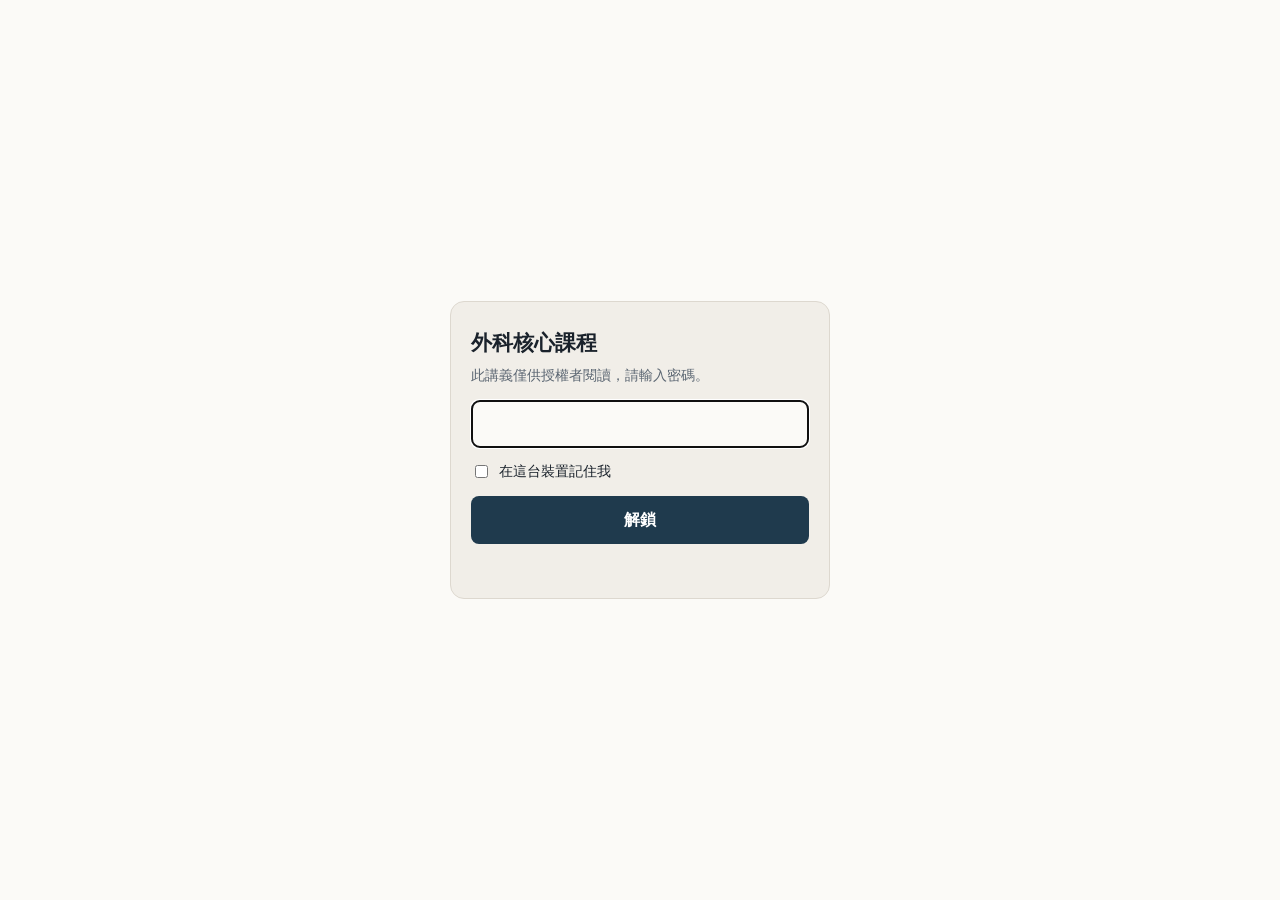
==== commit 8de35ba2: "Add files via upload" ====
--- a/anorectal.html
+++ b/anorectal.html
@@ -1,817 +1,88 @@
-<!DOCTYPE html>
-<html lang="zh-Hant" data-page="anorectal">
+<!doctype html>
+<html lang="zh-Hant">
 <head>
 <meta charset="utf-8">
 <meta name="viewport" content="width=device-width, initial-scale=1">
-<title>痔瘡與肛門膿瘍瘻管：先讓腦袋運作超過三秒鐘 · 外科核心課程</title>
-<meta name="description" content="從「十男九痔」拆解痔瘡的本質、dentate line 的分界、分級與治療階梯，再到肛門膿瘍與瘻管的 cryptoglandular 機轉、引流原則與 Goodsall's rule。">
-<link rel="preconnect" href="https://fonts.googleapis.com">
-<link rel="preconnect" href="https://fonts.gstatic.com" crossorigin>
-<link href="https://fonts.googleapis.com/css2?family=Noto+Serif+TC:wght@500;700&display=swap" rel="stylesheet">
-<link rel="stylesheet" href="assets/style.css">
+<meta name="robots" content="noindex, nofollow">
+<title>外科核心課程</title>
+<script>try{var t=localStorage.getItem("lec-theme");if(t==="dark"||t==="light")document.documentElement.setAttribute("data-theme",t);}catch(e){}</script>
+<style>
+:root{--paper:#FBFAF7;--card:#F1EEE8;--ink:#1A222B;--soft:#5B6672;--rule:#DDD8CF;--accent:#1F3A4D;--err:#B42318;color-scheme:light}
+@media (prefers-color-scheme:dark){html:not([data-theme="light"]){--paper:#11151A;--card:#182028;--ink:#E9E7E2;--soft:#A0A9B2;--rule:#2A343E;--accent:#2F5870;--err:#FF8A7A;color-scheme:dark}}
+html[data-theme="dark"]{--paper:#11151A;--card:#182028;--ink:#E9E7E2;--soft:#A0A9B2;--rule:#2A343E;--accent:#2F5870;--err:#FF8A7A;color-scheme:dark}
+*{box-sizing:border-box}
+body{margin:0;min-height:100vh;display:grid;place-items:center;padding:16px;background:var(--paper);color:var(--ink);font-family:-apple-system,BlinkMacSystemFont,"PingFang TC","Noto Sans TC","Microsoft JhengHei",sans-serif;line-height:1.6}
+.lk{width:100%;max-width:380px;background:var(--card);border:1px solid var(--rule);border-radius:14px;padding:24px 20px}
+.lk h1{margin:0 0 4px;font-size:21px}
+.lk p{margin:0 0 14px;color:var(--soft);font-size:14px}
+.lk input[type=password]{width:100%;font:inherit;font-size:16px;padding:10px 12px;border:1px solid var(--rule);border-radius:8px;background:var(--paper);color:var(--ink)}
+.lk .rm{display:flex;align-items:center;gap:8px;margin-top:12px;font-size:14px}
+.lk button{margin-top:14px;width:100%;font:inherit;font-weight:700;padding:11px;border:0;border-radius:8px;background:var(--accent);color:#fff;cursor:pointer}
+.lk button:disabled{opacity:.6}
+.lk .e{color:var(--err);font-size:14px;margin-top:10px;min-height:1.4em}
+.ld{color:var(--soft);font-size:15px}
+[hidden]{display:none!important}
+</style>
 </head>
 <body>
-<div id="progress"></div>
+<form class="lk" id="lockForm" hidden><h1>外科核心課程</h1><p>此講義僅供授權者閱讀，請輸入密碼。</p><input type="password" id="lockPw" autocomplete="current-password" aria-label="密碼"><label class="rm"><input type="checkbox" id="lockRm"> 在這台裝置記住我</label><button type="submit" id="lockBtn">解鎖</button><div class="e" id="lockErr"></div></form>
+<p class="ld" id="lockLd">載入中…</p>
+<script type="application/json" id="payload">{"v":1,"n":600000,"z":1,"s":"eLx8t3mWGDj5ptFYjfa3iw==","i":"ZbES3O9UAX9E8GBn","c":"OjTf3DG3AQnzRBavUKz/icCoCijHSVu7L7EiHFDV4HF39uh8lWVUIBhLqMHS9Bbvl24osmOfQWtEuhM9A1N9RnNRS+3TYQIltZm2z/IzC/A+C5vOU/LvXGpRik3DJNlsnHsPqAaZerQcn+ZkcSIJt1jlRKZPYf5VGYwwZIgwjarfG7Rk3tbwm542mYcj1DlAMqvGBKHZ2vxzBAz0G8PLkqxare0dmtCh7H6U2WMwKOJXCgNjvOqIuz2micRwHz/HQvHqHBRZBn9XSIHICqorDYujkZ0BjR/GTV1BULktOxLhfFX23yil5D/WcWBIQnrrp+jJopOXi0WvORQYRUIKDGYKVlr47SK6cjG/twskWTL2H0mfr5agiCIQYypl8YSrk1nIirqDbGsiY8gzitTkJth+HqVC2s/+sZyHfQmnxMXFpYlSCCXGkHb1+daPEelTJsoy9YxCE7lL7Oae8iTXPzrwcO2F1Dw1U1yx3yUXTtLK3cdPAuiCI/WfiqPj+b8sAQbuU1UDUKxhydJ/dwDFr9fg4wy13yAqr/oxKHcnNxGRDcDvJkvQy1VkDH+LdPSBLBPxNI9/UuP4+pOyoHQA+6hJ8gUwBSxVs+F3HgVW4pXJ2Bp3NdxUAI4P0bh5DyDj4AKassiUYYbPRJ0Ufsh74W1TFmfjbX3OIU6aqaxesaE4ObB5/7W5yNbkKiZgWJbW0FYArBPTjSxDC2qmS8wvnlbCPh8Y5dl+nH2ojiqoTKJRWq5iRWnQjFMzmZ7RDrtHuEkaA3ktY5wAmbYvS0j+WQ3Zvx9sHk2LL5y+GvHsXboHZERKTx7ftX8R90Hqxgrg3QK/r1Pl74numpkxHk3gmchDaD8/yKpCI5F7BXnsA1EkEA/dWKb6/lax5BMo0kSKeHT8oX6C2JqMsl3GUcD5qTX7CAV3q+XcHBcTiNgZYaZIARuSVy3uUS1wyUzpeWo3ETM+Rzb0bSpQGChEIn2HxTZgZNtJ3s3gg8etH/3H0YLNhd82fI2ZhlExms5dUTRY7sT+U3B9Kk85r0N7LGCUeuqwMh+agnRLjVgZy83mJkkrgrQOEqsME+R8i+oj0U7VkZtVdPPpt2tMiZkuEG9JSx8oPJkrxzRW2PA0bLo8OXyaZMryvWeMhKgOcs2yeSTe/PudUSdjzKNVmNg3PAXh6G/bTnjsfgv/kTHJdysL4oRkER1J5Jl7UU3D8PW6Jm5ycyRRd8Ndt1FLgei6iw5O5CtqxLKdtLDin0GuR8N6+YVuc9jenOm4UGJRJ7a5rUIDVDL2z9+jxREIwHnHWqtrWfi8UwXyJy1W0AbLHAP9zanR6N84nt0WwKo9k1prWgVNFgk4qKyOs1OOlvRHLI/d8uFmYWVddClM+wOr/[base64]/QiVbNWra3HTL0HeqSxJHhnVIrDfuH4YbXEPnIaQpG9JDg+QiW1HdsZjiWD9Z3fL15SG3/sEXVChO4O058JlhRCIz93Cy0XvmhBdUL9GQ+n33C4dJYEqstVrK6yBmzJLqCGSVdiFtSs2pdQ+06tOVlNeoxx76Ne/xc7OHTXX4rrCqeQNy1RsvvEpDQg4aNhB5dW17ImGZgPIbBwwnPpmD2nhT8EDn4Fx4ip98MZALnbNUgC8ee6a2gRZ1/qFu862RYNfwqUW1CfuL4eXehCQyXTTEgqc+obSGOkQFKE05cjCsmLb+9wq7pz+2ZdV57On228LH6zwtG1b1WmgqLvxvTLopUmn30QbLM3/SEAa8VWtLTQGLAbV2hqXT9CMQio0dp7mA+QI3BgFQMBHhHpNzI0EwKotr9pTl/RtCWoDgX9qzg+43gil3p5xUjgtsnIVsHktoH6xaz1tiMCdHA5Tzhxal1ZQueK0YOml9LuMW3xDAVQ6AgLiBHyxoMc+os1d9/rI+lZxAOmQDoSeoMwKuSmOYlTut9Hq6B7ngwsXgPyOGtZ23pFssJ16Jp/Dor/25S5guT1Q2xwivc7WIX6PAMGuVyjIJXibLElC1XGgPvkHnNbsiNyDKCZFJ7zUf7+PhGlFFWbQ5eU8AqWIW/BJZqO6fx6r1SGY8sh7DnNyP21vqKpyzjWTk0U/HCu15CzEePVep5dS8k9rsa3taHxIlZ+GoxBgex84PLYtYQybjlR+H6z1CJBQ4qou/dpKXLgy5KObU8xnrhgYKYHWZue+0I4vGlgY+stmxGcT07MgCfemybV/[base64]/YzNF5PkPNNgmH81ZPg9As41lONYM468IxblpY7HYNaSZlk/uoRlEiZjldrwDm725huMNYVxjcIUXA4h0i8hr2LkHTn2TH592BiN2f7BwaHwoTVtD3G0lwESXK5FCWlPGlDfYRydEbI3WI2cu9xofNIWPMkabL/XalPiV8yIfaqyuKgx06y/Md0e15XYBVr2nya7X90VlGa8as59uc8+iWZa6dPYHGffkcGDorcd+O1Nq54Jb+G6PFVtveauN7Lgk+joBqZfeYSMxvSxdJA69f0UPNSnlgDYDrf0xecs7Q7EqA6VPdG4hwJLl4LXSVjP/oI3K5rD4U/u5ZqGrILT77C63Co7dJzBsFdSRnlagd/bIk0/+NSbMe/[base64]/2p3wrAndeNytD+UvtCkhPuBpNr/vTA2gk2PR7h6PKJVSTv9F5GDluOOBjTg5q476U1B7CvIZ0mCXFHL7Umtjw3+UrmVnzpwD9aQI8NiMYUXYSAP6yXqejKADr/ht8zPkIGwIormqlBzGNNfjtnlZXLlq4TBkhClbBDXbplhkdUfxA9AHrfohe9akzhS6VqzDzrJ2koRo7CD541PAZqtl/vwIE0Jmo2tcPFANL7NJoocyiKleU0w5ia7O+yt7Hm8FizkirdbZiE/ElxRuuu5nXSELbjTECuWNmpcXlfehXmDZ8x1hsu8cR+ORJiY4EfefJcjvNE/HyD61+sqPBesOXa2qQBdgV+FCXDY3odtdhEapGPjY+QOtph9/Vaye2y/jsTWx0m76VQUDPND8/tmdU2/OplaFNO3ZPf2RJmnkOhPo4DIdhSJ+0lqEKwf+YhhKE6xEO5QihL2YbqetbdPKAc2TXyv9Iy7MszTsA84K0LYcxVesqsOM4zr4gRhUisnjJkM+Q/XDhF6s4/6a1rfftfGRMKMr92D9bDv29rzFUQcTP5lOCTTXlGHxuUe3V8ATLNoiccR8AG9GlveR1jlooKU16uhGpAqHXe5MTwlErXcI3iRHbaLhOwfvrSYNx4v6pt1Bs2WBF9AbWLyJB5gtbH0DlTMBkn2CQsIUv2LyhuyKrzc6QIb2g+1ngZK/01i36peycmXwvF4XZHvS4jwNt3BKO7ZoAq4+zLVuxa0r5gabaauQ07/[base64]/Iqy+1ZFFpsWKqd49cBWNM5+3/kp4bwfRLf0AJL3/dwdCIgKuVUuGVnXyo2eMQtSiNuogguy2+vKbvlvp4MyZ7CF3pTOhKoii0PQertaN32fX1lMPgcxuKl6BK+X2cz7JvS6Qkk1af4Qr6ayTOAM40NeFI7T72/dbrIQ/[base64]/WXYu24G3cC0uNkFnpPYkSQvsr3vJzs7f2yOsRl6A5peaW+XqEAK4VDUPcLkHnfu4B36jbosRBcs2y44/vwvuZ8qDTsR+r1771B+HGH1zHOJdsvzXs2b7+DHY6K7u/bPKhM7gwtfmEERniRBfVqD+kxdy4Rs8+GLy5VSCpI125I/C4/TsuOxsqjwITNP+0+2A9fw9vbrsOyCVgx55oqq+UqMoMhR7tUMWxwCk3Ftx1+EtSPVYWNDCsgIvkdi7vQr9CmjSV+BF2Th8Gv0ulCaqykVTUMrwWi3nEEHKhr6nhiuXXiruQ0yYmQFqSf/mo/Q0urWMXrmlbNzb5Dh7bmR6YTf6ZO3u+1GaLJ4oj31wld1n70ummfwDV+CmhEYvanGee4I+Ava+WRvzgUyWyGX9h1zuo3Do+g5y+VU6LmZfVn5Qs8+YvmEI1N4yScIZ1BF8TSSf6NP9cfUXWU5Ai/66fhBDwPhHRauZmaGWEA6NRqsSi2u+862Hkai7JrGclWZNLKDZf/ghSXQhOkQJ8QvAxzJd6w3wmhbYnSwjF6HTcluLH43IZnTPc+fJSurilecZaX0Y9CGDIWqJzNPyRAnA7vOQjAuCmE+YnG7zFlDP7NGZ4nHqn5GTXd2bmNvIv8p9Jl/WjTjPJra8QVsxiADI1owgUgvbEPrq2UvPNo4g4ikKexwuczNNkp7fItEGQbZM9wDeqVM9V/RtT5IS0SvwBPk8g7hYdzGRVHXIYoeSOJCidM7jBXfBO1fruEEmOZgiebRSuTxFyXk0/+1pqryK5NQnRGU+EGGtvUekbRJZae2k/ImBcEXnXUXim+onWLyTi93k0zizp3vzgiHNVdn/gaftKPuaN/Nd/1gRGwb5dUBpDf1Q843z+xE6FZ0UFhBetvoisfXYjfi/aaivIvZSB6N2D3JqlqwFPXTx3UvG2xPt/[base64]/7v075TJJm5dk7Szg91WxIaonnPFpo8ux3sR4sx4TIcar3d7WsR1kUK7+2I/[base64]/H1mPbObDOXIkDPp2hE12RitJFv6FkCu/onHQ4NkWZnXRXbMXlTVRzQFRCXTZ/62QN0PuqdW/R0RQpNZtDH73STmYnG2/4QkthPXG+ohPGGMuW10ZyWOj9IPCHUVkXoHPHiHj9UoQ54fbwS+5sGRlARhmnI8cDJkZkd/B/myea53RirUsbTOX9IT5hFLG2Q3Dc39WL7JSxZqk3ouaR5JTIhZQS5hdXHW75bVzOO2FWIgadTCcv9wnxevhIUgmhwn5DHBQqfOpq+MDt1xJ+DpGLo/RMY3IENZ0kfvBPMuM5CXvePkg/zD/tZNU/8ayb4MndI5jck1swLeTqtr+2c1UhWZJVxiGGofK+s0Ww5UKkSd38vzwBS95RhMTrSd+CA/JnmdZ0PSPXACsOuueJ7kzB4Ugg8OrPJfPAjqdyCHIR8dWFj7L0Fux3Rchl2UlP2CNI57d8u3hLhWZBFhPXmi8iiGPdzJfQ+kLY1K0imfw9M8+CA57EgWTQM+0wzDslZRL/rkEJ/EBiw9wUrlEoFf6eKW3h1g9CTK5BBQMrC8HNUfrNmNbiXoBdxBEu8eaYls5sNt5uVVaxq5H4bUgfeq8x6gG+MdyVl5OdEQehtPpfrQadqwGI23vo0ZT11IMBLHCl82XOpbGn/GsyJHrC8hQNfqCmsJLUAMntiGww33l/tz6gghScBmchw+cw/CgxCkDKz095iAKtWRkkJjC8DdOOBQ9dMeADP/7vPkw6ttOVmfALgU+dnTHVLA0bmw2VqhbJQ9A0PBl3avfYkfVy+h6TeeuBFmHpeJ/[base64]/vZ12zdTrc3lYCmtgGLK+ryI9R1BC9v7oOX4T/cIik86xCJpXFks0c8x7W9cKODljZTeIfN5gQgLXhLVchN0GvzsPZ4Juj7FI2818cTvy1aAVVglaGd98RY1GHa0mxwOhz40l+8diy8n7xvdbXI4qguL6M5Cgb2nrdC3cTjxUFBz0fmWvFpwAVa//suZrTwA7CjTUB+m9HyhNmD144lPpHjkYpTHiz93B8pJaZabKrss5ynDH+MsQG7lU2ulP76pFz8zD5rErXL1sb+iioQ70vO0DIsf4jG8oBKfTokEKl4wOsjFylNRHOXeIXcnmrBvGcy3h2ck+cKAwfTLolN5cnWxHMH66zCKiMk9InTd9oSwE1sc//daYGmzxB1oY+4+EOgX4Y81nUa8DI6ymkyR+rJLee90Vu/2Xsw0cZTMx5fVJuPnU8lh6zuNsaxYzbPwlinFeT7/nlXHU3sWGU5UJjI6OPPLPZZcjW6oAfXrwoBQg/bFL5yQGof9+sugFcLmyMdVHElRHBP8p7aKmveNvNQrIiukRqkmE5W/T8Cwb3eRRMqbkpf/WpeWn1bkIALCsp+XcSrWY05TZ3K31UIYduPgnuSJpSKVB+ofXREpyDjIG00hCpoMYO7kT7tVQoq70c7YLLhLcnngi0OqFEQ78zAR6uY0s+/WuRd2bMfn6+HX9ydtpzfgm1Hc9PGhMaLiHGd9L2Bo+n/hIbecmV5Wk3lfWYOBpSvmGwe/A7dqiOHTegvJ4edIgNzl9+ru1RZRFXdH7crYXJ8BI5YzjrhMDmQhYTZccf/VO1+fVLbcS/1TuAqzokB7hjlIvNPkD0uBgOFNaa5coHzAYCw7wyUE5WzmOAuV7Ahwa49VCUJHWq6f9dhwlFucPyI0N3lDXad9P5NaC5602+P+QmUcyIkulrWlcYjs+ajTZZ5kR+PPyHVCuVPuCOMTfec4t+3/fiIFlX+uvdSCdfVksIRrKm/QDBTwnWpMY8YfByf2wwLSjwaPc64WE6ILolvjrFzJYemWPU7AK5koxQyHGv0oMEV0v2gJ3a5PPOgGG/cgtivmEkXXtmNxG4CLo3e2JMUCqj90LjzJcJJmivS6WVbrYE/bJVbgyOBNs2hpJdSoRn9Vv2rA4R6Dk1YWr97ebgQTYEtp+meiTf//eJDaUJsVsaB6OfGEpwwNcBu7VBKMRC+O4foin4Cumw3jOwRp8jvmUIAoNn4NlyYHUeHti/rLMClOkkujWh0jJz+mQKdqoDAdkrylskzzljXRrXnGCrjbP2/zIferuMlAD46BIqFjk7rRSGxd6VyvY91VmBeb+VZXv8kzPI2JmmD6oK6z93rs5vMiKdB8nsR3b8KprVwtU9BUc+6yahiCIqdJBfiBB5SlugrccRY1y4sW+0xMnwDmWQ9zHUDIsmLotiAy+Bpsi34yL6m5V/iH9jSDl8vZF0IM7+KvvevIhL4xJILxQ5aLOwSbxXta+Q78IA9OhpTPj+iJ3WoN6s1ZnGM5sxuN/FdGs9xCvJ56SxTCRv62zjBWKAt90EqQJd4/gn25Je4mgrIL+CMg10oGJUNyeS4Ywaj8cf75IbZxcFUNdLv3KQ+wsEhIpZXzBIJxL3kc+f9sPDFy8w0IIGBFW1xYSA7BMLFTRO696abCYUPBsZ6TzG1XJUz1ou5bDkOmn/zQaMvsQN0Tlf/oV8HVptjkakgJ6ack42z7fIqg5AAMVUXMPoSo6V/BtguhiCXnmFjxleK8Tlf/XSA/3JWQF7HJEpzlNkqcUnxin4XxShhXs2lPSpn3DXmXwLoxFAF+o4zm7EzYd1cx9jXV09+QeohYJSndUh2az1er26MEFIDpJzue4MJ56lSTtk8diTciZ7yRFk7EPeqewL0vMn9rhY/RJnSs9/3xA1pj8P96ZF9/qwZn2vHDNftgS28x+X6K5jGCzoMlPuBYGeNLHSCkB1qjfZezpM8bqkwVDV8xFS8q2VBX3OTQApH2kqw9SWjPaQwIWFKpFNZt2QDTSAIRpRDza/E2W9UIDB/SYgCtOXtSEMjrsleEgV8DSgTm9yVPD6PW/Xbv6w4edDlE2nl5KUvB+ra/ARGuMeX2NyLjYlQQa0qZHwVVpB3khRYvwfU6AGjGqDJvxVMC5krWlT0tvS6rtQJhcfopTWqBNXQuF2/kTWYGydkwasmNGjBM37JH3P5fZILLCbvbVUNEGyoJcmuT4DcyHDm2D/llboUYUAEUlDeNBSjuwsVipoKnLX0DaVV8CpOAEqcgYBpEJfcQZ41oobqvajTiyQmiaPhRpjWJMpTJS9Z/p6Q7ToDy+Q9P6MjTG++LnKfEY/prfzImofShZ4nkj8p0M0LvOuw691wPpVrpleHxpHtV+93wxqiJifmCT1fYjK2zM7KVWuKJmgiU/omtQtP2QJmJsxAZkuPrGy9MZSwGWkD9+450NbSkX8GqPtov0An1hbCwJCEZOjKz/MtehuosBoUsvrQE3lrq2N7HMfBD1qLebZDaDbxj28mTrmF7AmQjrfcRzxPxnikLz4tGhy92aZTG3qqAJGAQFxoJuDLozuIq4KRMDPFGA+0ROknJM1/hp/sxI0X6CDrvxI1oMKACnLijsp20KdQtO3c1099AG+sn2ZZfqczOcECL3EX1hWPqtltm+/F2y+wUT6Q/8PN/4+gtjBka71DOA3DWiTl1gkYl0t+iGtaLF0c8h6sjY2fI1YKVE/[base64]/0BiTmPqNIIQDGbnFeC9yqkYJNXD4N6I3/8oHP+qUjye/mC+pAOLzpgv0THF6QuXzdJgSvg6922RawdcJUfoJRQuVSt4JbdNI0CcYZ3S/AFAZNgEqsIyNTUS04HgxarwpdmfoM41WGTu4b2lNScG7JoEpfqU3tu0EvhAOdguHWkLTSlTF1TCkPuecsJgdmHjTvBT6veFjHTmcAGy4YDTztxjIq/UBp5gjqt7TzSgDgWB8Ouz3bkqUv0cIrasXae5KniR/99Oy6bR45rrMGHPZ61QI5CCWB3S9VF2RYwKY6hx3Bb0ZYQ/lZcWsR5Lboiz4s+AzJl6YAgPtK7f4n+CHnDgAZ4QGrdow3nhewCb5RMpF8kqfETF10OpqUXdjGbRAJC+AsGIvDSM/H8qRbtauwSK4H+O4dRM8A1cn/MvR3qU8MoY4Ici+lHoz2Srv4opT8R4LlefPXA9w72PAgf/65GN8IWJjSNEGlniwbq7VkPtNqIp5gwQnGzhVo73O12+401eEfzDzZUbDQ9VA3UTt6Im/fInQvxA2/xu3dTElaEomuVlJ+t3BxXnpO7RkElhpYkvUtqCxAv3py0+EzTNU4LSD69YAzI7/RMFkum0fJvOQ+cAl0Wktzn72YRrQzsuzZ/bCqA936bvAG7v1Rk5u+SUjQPzyOOq1TyS+I3d8j8wZerX2nkMmIbiF6aCgYrbyUGFQwss31RgGhHMyPtnFwzBPlwjt2dl4VbNdThBlBImVooPYMYTT5Q3amTxe9aQH4CzYmaYX8vSo+t/j3cZkKE5Gx8FntlrDAs7j2qXzexkpY1hRQCxbkafLed2qneaZuwqlo5eJb/fGdiAiHag9JeLEPA77TqK6JGvK0va5R2la1LT5LTz6luDK4843vW0y+ifYEWgWOe+7V02MY5LHtitgSac2uiOL3ArZq18y8NND47I8U0fVjUCWg/vQP1cSVXkC/+OCjeMv4thmjCvhbhuvOaqKWaVt4zqri10+NPHdgDIimVxYZ5lhyujj/YIZ4S4PhNc4NQkFLNHyz7nfhpz2nnTpkB42i7OrEs7SgJU6dgTluMvGb8V6wy6GWOB12U7sPGwF6kikVihmXzmcJoFK6V/E/BGdripw6HjqoGhfMfupmy7/ieqKJFdsdhVgHTZUW7TpKsJUpl+pLYydlvinMZIFom0LY0kQcR3QDW+P/znt0GGOmAo287P7RZ4KUMh8PhiZz5MAyG4J4oiPdezNVn2MbARhgNzB/75u/aayyMJYO7FgJlVbDE6DOJzLWEO0t7n8STeivGr1EfiYzMSI8uQ+fS79s6/MOOMtxn/8ntAldMYuevR7DVkpS5EGKXCUu2MsyF67+WSkRMcVjfUuWY+ls2z8cJiAtWGX39KkT3xzrvCRXhLmCRdHfbsAwa3Do3+dPmS0exl+X8o/CJjV0bKnCg+GFvUR/SmfyrC6naaBCgJS2wtOWm0mhDM67SDEY3ImuWuvFXcHVv+Bn5UsaqVkC8DU5A9yEDY+NexAoKqA28CssBQ0f10NNTNq+GP/pHH7f1+xC8ALSMJWsXCvcPRIs5ztsjgaPpac89QyIABc22fydIrgvBNvOinw43r2LKiNmyR6VXY/+jJaEstRaEcjK+bgC+GfciQuHgb3vBFKGGcdqcFuyQTseKklO8tVRJoYcpwHTPhGT40dxlYfF/cK3rXI3H7RiYRD5BeR2yww8Q4CxHxVGDvoYN41jg/mim+RlTFqBoUvMN5TysrVX9MBxwfciIdKf9Ddapx8KZkDdQY9DJ/FEItsurNpEf+j/6qBO1ZHVw5iSu7d8Fgv3LRChmMK5LGZ91IfsbkcfT5H+FARETXzOjat8Dg4bBL/eJaPpdRyBsUZstBKpM5sqTv31nLOwaIBGUZO+tcaPlE+Ous3BjON4v1XZpPO+PXVohbMvSek6tHTiQNvv7qv5M8O/ppGqOZItA5+jGPeVjl1TaKZz2XLhxV17hO3erJC/cVEacvx8jrvGnlM0m8GkTSc3D9wTkbaiF5Rjy5Ju/3nBUHMpQcdkp0rG2IdEEjSYviHspNyFEGYPy5H878WVseGv5HCDlxYISCDUGxDRhzU9R7zkT8+oXj2vesm9hJzsRY1zR6aHVWthLUzrq35vJmPJl5Tn9c7dxkQmSxymYpzeMfVKSomiwBvCyPZzvvW8NlMhNQg+Of/Djgjvmfiwe0QUukOggx9tY1ahzjFL56IBX+M/mWhSoFLwwj2LeFnBseLSfHHZG+i1u30t2ZqxbYdl1yt7IU2Mn9No7+f+rREK1/kAMNAOCO1pk0+KyPQoyrp4jLjryFMagLfL+8cgZk6VdpKnCodr+EW4j6F5rPe3mRwrYtjjqPZ5VIzlNXVcgkHSprk0li8h9eQ0R5D6ks2LuJ9OmfR65BrvWF62qjT4DKOsqrkV3X1Qw6CJVAh12zOBKdSmkxbDTwhTu+2R+QG2YJ3nGM/PiK/7V5naC6ZbBLD6G/jmlKh040YC07mfCIBI0756lWjFiDgahQsbEB/CQMqM+G7E6bRb9v6hDzqiRonQGv7OGf6Uxopc4YZnnULyhgZP4Mu+/L11P+rWtabbSxPK52pGK3MvI0Kpu8Lyn6nbLzD9V2Gn5+3UhX77rcdLTLtLB5O35jy9F/BZF0iarNFs1MuRyoSsg23qR6Rq5DabJAIgriKtsUOPyNug3McQF9NJfEk+EoqwA7PxpQBmanJy5szIogN6Yp2xcFcyxWHgpbwC6+EiCSj6RugGlXzRHwHnGtPj1ZMVJE3W5KIDG7lBpaQ9gNkLrMsLOnJ6J4V5uSmX3ViLZFWURtGXK0kYepqG+8rcZAO1eSNdhh9/oLplvUVLQB5MxH3ZQ7cElKkksRH9Vul2ac98vb9O6qA46+uBBzj7KY77JRiIBeu/br0ByrTELvMaxip91ud1qoxtZAwvUfORyfTIh26aEdx8nu5r0MocVwm30gTjAP9YwY+usLrsB5exerIK2VWGhzpdaRyq8VYYQH2w3oBZovribDDlTyG1dMxWG4oNDrIgh/gPsbpdKgpepRGDR/oY1FfMldVadVw52DOXGht35DWq4fvu31rqu1wrsYcN8ssxJ7dTDaD2XLUF9LOomwdMP4pOiVlxUGYvvFBvaQD5VGni38iRhJn0zB5f/ukS+ZGUZV7eNe5HUuuKMMkzuTtyNyqHC4BIhkeU8POAAPaDde8BHQFR/DqpXC+bXmpH9T/snKYXqfHpL2atgEFnUPmA4mxnU7o/nDg4uedEXAeXkzUy10DIn4/DkQW4hd5RQ0pN05eODWhUnF0j7koS6xiR7IuTesOFroaOTUUBxy5mvy45O/IeTV6KN9/SVCQr7xIrQOkbdvEoHTbgN3GqfbaHsqKbH4EJs3YCcp//0ScyZ8UM2uCxTtF0FwCI8hT2TJA39aeiseawjSKivruttihul6pASjEaN43Z8Gr2m7up7LgMRxXlplym1OmS46+hjfL0AyxLiTPV6gXTRFLC8tO+g3D/16WP7oet41IOo/wiJIAp6z2vdV3RZpo1q3l7YaHTpAiAmsWwmTEoVe77YrfcQNiu8P1HZJGZ7EjYcq5rvdyOrWaSTEM7bWGgAwq5bmbK0gEUzPRcjoHoQdasdCu44vaCygvXS1EFXlQNKRp66i/m1aIOt5KpEXLF4LvE69bJFMtCSmAQn/qgTK699Ir0PxqEkokAG6W6yPxKhLm1BQ6kdGFPl8gXRFq/z07cOO8hgiHF3hSHLN/GkA/duKMIHSGPTtTLQdcWTnrx5h9ODT+Yz7F+adgCS3NtVvYf7e4sEJJYttfrZEPWLl/T8/Eh6CZNmcZd5xm61f/UGJpKNgQ1Rt0MlIeSlq4SbCw/dIjLBuu53qcnHkWdF2UwoBqgNdciHpsFKhrGdU92DtopTAaMD23s4VgV94k+IvPHa4tfhJc6h6wEXiE/h0Qk9vb28USpVtVKDw1ktSS1jg4SHAKkULWJyp9+gegWPodQW0Y/6y5b0fXfq984P71OOiU4JrCvf4IZbWM22I6R+UV/ouuARkSesed87bvlGFs83S+GxVFsWDREujNuj8M4NXOHPQJ3r67Bzx//Yfz7Hz0+QqvDB9PASDCjKnN0YDr+QZ94km9NTyPeyrgA7PV3Gbay44SUoj5jl1BCk8KEytJ/x5kmamtY+5QsK9ADCt2ZxEVsrce3evFmQI+v3JLEIstYbLfadbz4WAVKuVk1TMXvodD5MXrHzhD5gvcDfEVvSDGdjrFOoa7f/Q2jxvT/V7ayUpUvSb/V5nb6gbCVJG5fizJQ7/ZTw4JNATOn7hS7het10rgneSV5Euj+pUl9jpYpbRrhZ3wrdrMXkKj16qrSGcBLMO7LarwxJqpAU6mykXoEuoXC1S/u9nO0AukiGYAnxXV6HumpG6ZOTPX54E5CdbxfurlnBsRWKD1Soo+lY5Bnd5OqVQLpyGre2oO6oPpl6NHNtKt0KY+IaS8CuXlK/73ayb6ei/IgsSofkhrZFyW7qM38srt9gA+DOOi2MLYzPJriMYWHcWlpDZgy7ZD8+t6LVXZtdLvHWXLZYlx+7hcQOTkxotsnRqJCtHCysU/9E1A5DfpLQ0utCh/2pV/F8O8egonHH+nryT5sPRh6P9X7pzgBmGIlM6SBFqEvvcOHBTaR51HGuYzr7hVgd0HoJBRRIXi9i3qTcUrkMEIYbRaxx2VbnSLrFFti1VsbAT1rcwaic3x7C0ckJ7mE89uStwIM9ebyM3qd2DnpGY6qrnItswJSOl8ZXiRU1os/yBcG8VDFWTmPx7BnK8vxA2KKsZMQ4xuneVLJdKsNEpm3tEa8OzHNbtpxxBcth0TSZRAkJVX2uyn5AIaEvVqn9oG8t0xzOTzwtwcwVXJSmurhagC8uLmh/gn/dBHUR5jLPWWvdZGAqY/P6U9+OZPUYrrBCmL2Wh6w+7CLaoCxUsjq4/NcBe/ZOc0OhvFKJfW8/b/FmhcJUNzQMLw9dlFmvJSX52UQ/g5NpZJjJ4HG28+bLN3iM7HV8krfdxyx3nUtq/b80HTU4oR6edM3c3agrII19TRLR35b8q7B07qAmHrWHO3zTUo2ZDDXYXvXRYMaRPACt6gT0yB75gWAKGKkq/YQ1R49UeDEGkTFf+9gUNCmZikju6PP41OmKiRNl5CZ5fnJYVyIcAT1vuvBfHbytGLGcOzKmKAHmlChjhYiXiexCl0AGaQZj5BMN3s9BSZQbC0MnMP13ONQ7klNE12ZIem/XwZrm4lWXm5jOhmP1ywNpwmEkCT/+9WC+e1pqM4A7qI2bRtQhLRdjKyYpUZXcUHw1Pr3zdiLSfnXvCX4kxFh8vqcpA7kAbpHfn6N47C3hpDZ7v2qRX07+M9VRatBt2xT5pj1IvUg0PFnSY8crGfII8BJbvTAFR8ACPFAF/qwn2L5wce5b8PnzO1Wc+AxwwJw6OqiHN96rmtbDA0s8SVdks4jr+jLleh3+FW9tB6qLBD8EAUndScnRhGMCQlu7ZAbYajVJ/gxOUXngroc3/E0O4TrHAHOwWFTuWhKklSaH5PEc5jqiMYoKnvGlC3NCl5RLGRjlQcNUroTB6e95GK0VsiQKEMhOu0mfRciJntGmsN1uocvCZe0G9VneIbltLYm0LO/7YUYVT6VJAdlPo4eMwzViISxca5unZNiqvbRO4N0U1D4rK2WX7v5efHFVEuGkoO8T+Nn0Nz9dywrqrlnUoM2FOLOiDgEx2lKvEbPMDZyoe+ouiS5o0YplmVZQdGJ9VHHRGPXJ1x787/CusKA+tUfJz7MScaLN2aRlveyzRiyGmvmizvuOt0K6jpuItS2jP1IujumxkHGukPtEQUAO21Jb15HbvQwGhDhmLCLHo0hA3NdjS/yu/7ohctsbh2DuMJgruiruK71G3erzWmiKNH9ZyZsrfp6zVqJNBrhuoLTeQDoXgNHm9SKW2CxHR3+KKxbqpxFjFqw+j7WntyMt9iZm2gkRyiJL3G034EEziu6P1eLFeJ4n8LTellGKngcCM6a7zdEG3YgAaE93+891b4DWI2/NfwgRtfaDkTBWCsyyM+a7uePnfZW/M7alb/6JgQJa/acEF6EaWA+2ZrhYBqqDvojb1NaWV9PdU0HbpUpBJ7lXU3OMjPo8cARt6/G0qkI9ZLOUg+AQsUe1I89EgEVV8dzzfpFTmQ664E3gw07T4UYsDmUbe5iEQSvdnwzexs46t/ZWpnc7QEnf/VuEPHgws5JjB7mUYJh3NVPRwhdvzKIti6DJ9aKgxXKWsrLH2A1c7zbGBrYqLfRYmjQoUwgw5S8UEzoj8TiDaMrJOfPtvhMsXiCdLd8MJvglNw0unhOJI31PB6PgjhjDc05idBLKTtxgJRJuF/m8jm1LyP5ubnnvAKrgiHtSEVzouzlRZyKrnKZP52Ck9Wv2EXvb7CPgCn8uqTdL2AWgv1pthHIaJ/piO6nZ0ZWn9do8mxAm+QB/rJ1PqvvfJ+xIqNbxxdmQBTGkooRN9zvSD0RWOuIXvmoQFkVt36QFTpFh9Ru4UGzpC5+S84OuZFg6TBFyUR5EsFLmu7PDLFyEFYxuVIL5Tu6P5E0iFVFN7ldmm89Q4LN1B2JAAybhEmOPYJL0kyyYmkSt47zHSnwt1SabUKV+hB01rbWCD4asYp+VV8dR1TAk/x/[base64]/AZT8JJGskPUCYkRieWu5m756aEpmTWaGgwLxnlLaKXh6Se4szDHFMz95muOrfzvzx3ZLxzfuKvSh3cFQ771ZQFwsIY0F5FSm8czPTmS14r5wPuKjJnfm/ZvuqI9euVvODXAhohPrgDlpwW5/jYO+YUxK8GZ4DEyS/sTGfV1VVAiklYIWH0ttEpR3nmh6VeZw9LbKCCNgkwX7T8vIWKNj58g4ajZC2q5NUkv9L2eFe92Xgg1Vdaxd5AHzTJJetLhgnGjtHf7iRb88W4WgI2uJb5avVLj3gKZFcMLlvb0BoYdS2O/sCmYqQpiGb3FUM/Rn4ov8Ycetx08e4lbi6A8ciwaNttJbs3d6WsAO2mXk6DleLHlr29mRpVV3sTbw844KEecbAVzOM4vJGAYYaDEc0OWZ2U6WlpiyELOQwQG/0/kWO21MMr2ZBUjFasSR/j28zEsHZoR0Ku2LvDy4Z20Bxu30CEVhOmpbART1B3aRRDhoBABXc9BAq1MHgDwCupUQL4ZANy8Qm4hjmfAQJ7pSvU0p0dJOTwYikbooUcuDoO/9niErtEHInmLqZqzCiPthx4F63Ygb8CQCFaWVDB8EAdxi30sMzhLMwpki7NijEqxZd15tbGbGRMnbj6hr5l+VggzLv1pjJPRjrBsJ/SR7vXM4iZFloSqGT3d3/eH2zN9HyDH03QiOUNd26do12+cJJLX8Pvf3CTdRE2xlGxyNaoQ3BhI4LwwmWuPBvCISJ40wK0mtd3cSpCiixXx5GPDZs/ORnWvKKonf9CgOjkCWY9UR+hBd06pBAgN+ZuflCn1sPJaRelXlfrrYtYWOES38fPczFb7Rmf7wYUk1+a1/dVLuaIKDxKbFVHuF/dQD0+sXrrAZFrhcYEG3uIxSpxVp/ukYjTaMcuwb6l6YPLnvJmBdwPsW7Jy830QDiU0V9FhreLJC17xAVDDuBOJrPJxE6H69ygd9BgMIdo1b9CO9brxxq5CkYGbP1Ypl5/AtFqkl30hnfR0lD5sTzXFeuNgb/QMVNQ/R7HKYAtsqf+5ogIpERNSBKR2yKmWFwd6hGycGACaimP5f5J/IZH9OJrBosRiVFHlcCvWhUoQWV1i14AgSYNhvuLIAXaN5EC6UMTUYfO9D1XV3jxK5PLg0CnPcNpBuiFPUGeKISvUvMJOPP8+LLh0jK+fCn1Fhd33js/Aisg/+vnJ1s+GQ4Wb6ycoJeFRjzu+CbbYhr5NLrySHsLG5LWJjnThMKBqytIFziiXgNaR/oT4VMqwVm29QinnisDCRwBK53syo5DclPmtUE/GrEUnI6iC8YvxSsb17gysMoHtlXsRivmJttrawoSc88Ln7pSgA9/mCYz10KfNiMvNtS3FOYtMdAgSH2vDSxgswPt6vERKQPC5jjcYekWjuGmAksZ7OeTEnWkvBssv6U4+9Cbgy9E4Bbq64em+WWmcWfs6mrbKNkYGwpeRuBYUaPO20CU4Cl3yZBpRhg9zCQI+Dz0MRXC5T+sNbXuKyUGeQ/[base64]/GIJNJak7B1ooiSWeNn5tS+3lBN85kW0ErjnrAbe/0zWdCUEx8inqlGUDv/ORULJDSq+tOMjBY8WlZsZrSn++4tKZ+/7N930c2jooEZHFT/KIMWSsyrLvPyLj9RGbfYCe9EIGPMXSE6P4LahKv9XoLW0TiQcsAq7P81yZQZ11FPZROGMMPqLm1LejsGNqWpRnieMv5/SKzfAVt2HPOLncCuurdIla/RLrMHm1RV1BC0AsKYwMU38BVfZqNObBFiF++QUW4N2PwOdC7ZDSC5gWtC36ybxfw9inPqOkAAqzjhy3HXUz3fUjbjska0QQ7ee/pztRO6O3US4c5pZVMVIyG6m+6c5lUwwVXLZp5R2YYc9qccaoYjeD0Mb7kbj/gDuCudhtwGGQrUTP1REX/4NlfvX7ISMIn/3d6SyZFWSOwE+RnMYTSBTnNlR5eGazEUPor34hUQx5vbSU44HMhjPYgmf/[base64]/Q2neETaFzN0sQlPyf2sKFW0b72FoR4CCd9+FaHZP4HTgb277QDKjMCpZeE0Wn8cnyixFBmcjYltM+sMphCM1LyLCVqWDq4uKZt7ZV1Wsat1Nr1X08Cerc9hekJhtz4G5YWzOvthBiFf27MvRYgENpGFCVkXzubGbyoYlVbHMlDh0VVkxo9ercG106l4BpdOxZP3uxkF/TJoTPEloNuTsmwM2t5td4KxvBFnLvTX8bQUH2U7G8NoHr6N5/hBCop2CafZH0dRKj9gG20u5zBokyfOzV1dO2kkRFKx5QvIbwFQheuHNTq5iPUHtrYrDq1BXKSmRfrMOcnE2DEqyIUNHi142UamG3rNCIpgSPRqmLfFWosKAMb2Ot5VUErFI4yVbihRCTY/M6A14KkS/+aZq6042q3Pr1rQv9moE8mEmf3Fb57Hr6dQvbKBdKnutUmlOO+UJwX2h5c2LaIhv3vIapsUPUbrCwvKf7wbost1ZJ2D+/[base64]/SA7T+oDKtKq0MfXqIgqUpXr6qrB/9UJZEKoKotOLEy6ztcyg8jLUvqbidYPEhJmqayo4/X3vCmNM52zN59BWDIqEvVdfvCxEW1BSlsID/[base64]/nEVABLM+9RBrd9NsQODTra277u0A4fcONrGLg7rk25kpxwnnWO1Rbmmk6BeC3Mf6qfrUi8tpPvwxH/iKRQw60lItBToOYwNSiM5rxU37nIeF3SC75utOPXnicZ83vh46db2I6apOYm/Fsj+msxDfsvNBdDmzbn5W3TNgxXYDWshRZzbiLNIxcH5kmclJa1V16YnsaoQHfRX9+hL/XGWXmvN7VCh5wle4Gy4L/odcZgkfZPSdENeMRa2g+983v7VoC61BkABL3XiuSMlDKUD5Xd/n9daK55U8ieXQipMHczvWvC5euKj5BAlSHyQB33ouoM1zaol62XM6juB0SL3MSPoGyIxiXBbIg8OGWtRqnAG8D3uWWbg1APlv4/7uZKIH40WqW79ygCHprDmCC9v9f6tfIDPp1pFEadmO3IpDiKCn9xtDcU3WhF8g/7GJSQzDEgdAREK0gGZz38TvHbfhbj2rg1EmTBHvXooRA0NdXYwwku+6JlrZgFUokEdO9yVNfcc5ijVv6fjxjVZSkoeoZvdhAH/f1xTH/l+nNqPcQqYRYAtghc3CjFOx2iZVM2iIzfz1E93WEqSrogYBo+tQJXBQtNy1Sx5Whi1jStRKCZr5HzpKo1Qzus4sPtSGkjJU4WB/XV9h/1zlLoHchngksty1osbP8n7lEg/YkSqeDCqYnrKL5sDqwDkIq//YeLs1ckCUNfh+aA7AO5DOnQP4rD5o3aUVpp35wfJA0/WTQZGSil55qd9NA/Mc3Y2Ey0NXVrQm4utO0cz1CxBRcFiws/2pfFeKr6OzAQVDHMLGaHvWyJW/WHGco/[base64]/nixYv0u2OuYCKIEsGernPqNKT6LvNM7aqwzB24DUoTEYDEdcDQo2cSnnrMHlwVR0ucug3narE2Gh9BCJFHnI1MhZpvc3it5FMnz/+K196tHzqbOzHP2vk10DDVYATcyHOBJ3b2HnG2pQyHxNS5r5mDmw7oYNyoDC32ucTI85lLr/aItmRzipzEyuEJjotnnVHSrZO3D8GhcwaW/jWxKUp5jrqOhDIMmSHwwBMIZiosk0p+CxiKcFqC2YNmci19n1W74ZjuthSHdrWd3ZXTEvgUurqM/[base64]/akykF6OXdlpugZIqO6pMoa5cBRthEORybZD8PdlSTUZWGWeVqv9L7V5a4OztUxPOwng8Juke8GDo5dUGmFuutTwoaGNiZgwGYDDgFpRBpU79hY7T65sfsfXuNmSL8Ee2nabho+9PFJl6UfJDYB9WWTq/hR0VW+O+GVzAq7a5EKyTNjS5Gs2i4sUvRJqDrvFMeouLVWSiZQSIG7j7p2iUQx4Z3//pGuK9QdHToZGAU6fhEQw5CrYTLPgGo5zjE30NlOXV1+KzbAfRY3j18K0+57J0m7xQ1pJHYZhoswr4BqF4KojQuODF85ixijsloVI/cayH5NJ201AfHjZJTJHW1HXtqj0F7EMVH+5pSbXMMhcARY0wxlEuw7zU5rU1APkjZnf9YXz8KHt7wrFnUR6pB7KRzU+UmYs0D+CH4pzC2/UmwrPy/VV5Nrv0CwKUj7mVTDd0Ms+uNfJi7AjxMVAgFmDKy1knAKNJfoIcyKU5CClNe6tp0GwvFMaKbZQVgyiNNtY9g9OKdSSV8jFZtCLgKO19iIFxUcOq7Nsj6VrobwT3vTIb93Vj9rGGy7FgsHLEbZLX1PSKGUWpzwH/6ZG7wUTGM+fpEP+9Fh8xyct/HnZGRzub5QM4YMY/F1tS2RDmEldwxJxmyx28/[base64]/TAs50TgQMyCvX1wsSQqSKXkuhhybICzksFCaf2uGqXH0wjMRcpo97DF6Y80BkquvqaxiETGDQ+ECjEqYrYNmnTtbEjU+aBhX9JI2WW+L8/[base64]/uHoR1COgZikUMFtjvUHnetShFvdcN3ufwP48VHkLOL7edzGEmzPtNsAEmsnbsF2wCVmrR1i3yhI8mUIHHAhmnDvC4Ouy1MiZlnRpDG6xf7EJWlXNEK+g/RJgGS4YN+yeyKwfyf6eicMghiTtKIoQG4k+5XZOH5wrvWIChNeqUU3+acRJKntYOkCg2JxMDPUZKcxUUq21lmFj/[base64]/mP6KqJuydWxl52+XKCv1R0mRyGhp3Hu3NnY7gD1ls74zPo0g7RUngu5o1nkIUc0YvhVku/OklVrf7iG/GZdnR0U8xaeAEh7ZXqT67CeGf+ANDpI4Fjne7tMenST6pn6yqlEuPy08u2x3OGzODi2Xhp5Yzuz9DDPM7+VmQGwQ5QGhABV18tWEDfphZgE/Xai7vdSG89B1U7mY0LdmdKr2GppzPvueS51qQ+IEte8dCghZXjp4STKIXVgOocxIRBorV+wL7PC0CAUBhNBXWWRIXyX697Mbs4S/HrijM4SsEHzOaum1K+DGT9TaWPUpsI41q86zsjbdZyYZZk3qMPjCFhFKQtVG2uwxm2SzGMKcIF/LyivU4d2EXA8PDSb8Lr5m7UjTxT63oh08IizRzbPIbhwKM8Mp0F+g6Q23uEgm5OKr6BmJw6tgc5UoR6OOWYNyClrFT7uODVByEfi/+7rBsaJLcq3bEuvJlODYLe6TodnSXx8oy22XOeNMcrhJqHxKH8rOLY/mUqFYyemnjHHc/HMeGSDW1Db/Zf9gZMqmFy1I+R9kzPhxp9gV1GOxfulO/[base64]/UDVq8bj5hasE73b6GWnIqrQazL/lZ22Ff4vDNTd42IUZqaSRAgi5dVFH6z96q2Djsqt8HiVpO+oQJB4O2EUKXkA5FuS/JLye4iD4aPLYQi0WBWjDKFMlk/EcCnDk66Wo2HD+cTyp4x0G4Zc1z58JobVj9evwPJZFIoFBI3NegLe+3X110jfrIj8EVKaYWp2wo7yKBv2xA7kjeJlm3W3wWW6r5urfm4zf3luZAlPXfXnOdLxL/H0wYnCd4PeqOhp4ijECf0G/pRc4B4Fb1bU93wCUJ8MBQBkvg010XgenaAWoX/9Os7Fb/X+3onmdZiizOgLSZpihB5Ds9irqq4+J5Ylg7b9H3lQ7dENnc5g6mYDcxBJ1Kvn20YqFb3UcclOe7c+ERBcNo0aof4DFf/LVzD9jCJUxRhMpCAKo8dSC8GDPv1usVK4JcdJPCK1pBqmUDThou/NZhjuEdHMdt8pCBRatOn4UaEtQMWtB0/Riki2rk4zDT4uVHdkHUBZKrEt4TrLXqnkIjnFM2k9jcZnQBvLE319kCu2PHQ24ju0s1wQQSZq67CZmwoA+V8LaoefCQe3to2dTGSfACYchq70MD2Zla8o6on/yCj9zBXkNJ6bOcC9H14PHjkC0Sa0EvU2P7IOFl96emyrTXmEHa2S23w7tq0CMlQpGCPqOZSLEiwjJGwvAdiY/sxT5jOC8uhDj7SQ3mAgr9kdCcd+p3dDNXN59RYuzG5xhIGWJ8EVKr/9yU6cOBLPsQxwW17HLnjuUyUmn8XR+XWnvRzqDG3SrYB+FDjUmYg6Xr4rD2Pith7IQbr+neu0JvWuBEqO6i61Q7Merf5oefF15/tPwquXl/gnMbt86Lb1jJyurBZwKIexjLJrU3GSk/0VJR2UJbdjopx6dg1hCNjiViv5yWV7RYgiAWOdP4aOlu5kuqN0imNy/xv3cU+hKZtCGsXq/GKJ4ZOgScRUwO76YdkS6HBJ2iczkxXUXTMkILs/5DIWQXpv7Hj2cWUU2QK6DV1uvlKFVt94JVXoTsbrKMYhZ2+urAP3r3Nwz2+BxucX2szkmg6/UYh1Q43VpbGjxSD60Il4gBOdkyM4q/9/KcvaAcv+ZEWGj5qHMjVnnZPLbfFn+bGryusPxUIDc8fFtXlx1AG8wq9G6LeA+FDJK07TulvpSaw+1ypJVWgpVZZy3uardCryGh9rVJwj+peFL4P+xvuFgboJpcnMGK6wgABOLApiGw4GUYtF6CKquWXOndeuz4PNOYHaAMtfZexpP/3XNSVEXdNI147JQRnXTTBvOqUzRuALY6emqIMw5IYep5U+zcqC08wjGDS+3qhxyx1+E8GYBBzQ8KvKejzoSLbXQZdPAaIuzAl379Q57PHcxTQe1qbhUoK5w7pky+YSwT+b3GdYzGDCw9ny58JetiVV3gr1N98tQj5QjI9W6G3q1tFi1TNeOlYbkKnY+DzlgDv6Slj89/QI2hmmMPA2jHSVvqKCkz4uZPEmzsskY6mzbIK5X0/JY5iiqn82MNHaheGbx+n+hgE7t5DQuNLYqmrOiFYFmMmObQWE6J7mxRksBigDNqBQ4Q897G+yVYghvGoSo2n64AhGanpofUqylADB1naC2oxFPDzsInwXBLIKGRHeT6q1ooHpZsbI5Alx4VnhsFigQRW4J80XfqM/TxYHy7u8fc4w0vJlSsJY3hXhKlGLTHoSiovav+pylt+UoYupAkIKwhyHBPjll8pg5b2qnnCwZLZkXPGlDa2OCmVArZM2p3cLzbtXmzVajo1zaOejkjMsBd2tFcndjy4dfJuxEpM0BALyRTKUNFZiPftmJgsstToS/8fSimOxxY/[base64]/LZqeLx9gcmcYJU038n//cot4INGN6h3ie4oFRPxR2YV2BlpI/yQWOq+C+fWhw7p+X4yCOBKIGhVUaGWzSg2oxgycNDQ+lDHFtvlimdslSEprbMGHbYo5SLBE99ciravp/7cjz2z6WMq6GCc5b/O+rIt+nDqYd6L4OH1vqTYtcudMe5upgqACSofVEGR0il4V5LqYFQeDnMgBwcpycJ3QWQNteZ64+wkKPYheGLzTadcMy8M5hbpSFt1npTaMeObW/e5TEwL+V5FDbJ4CCSvEAHFwsTnqh9mOVSBFnsge1E0SCIyxhP1/12K+5ctaC/M0aRiprzW/MoOm2GdhvrSkSrxoc4QLxyKZ4/FY3LW+VJqnlFOtulAsQhxBWhptM1abJWnrrmFOm9hIet6j0tvbRiS/Mdl0cO+K56zKiUNgaLmLxlONVF2kwfr/bdml2d4BgVjFc3Mf9lCGugofXdAliwh3GFbLEtfizsF0xQVTBf7kCGBg346kO7LbRmgyqPbqTro/GqFZeM6h6saxeXIF8W9QGj6t2GAqaBXbz9mHpkqy1BeLxjke/MWdlxq5uAhMz7Iivx/viMLfuPcUL+ApHqvC1IYw99I1SWZPFAjJQ0rVJPG+lYePiLaRw1I8d0hDOKmhCjOQscq1GVE03E4IerEva02Vi2l3Nxa5DZ7/0AfGQNjZe3HuR0FYE9nJS34e9gfF+hbHg6JOCCWJS2N2BU/2+hIT2A51n7deHyvMozi5ERmLi8U3NML/yfUx4Hd6LXv93GDR7ycpMJtLqISLIGWzJ/AQe4R+P7Dke3uk+9V//vPrl+wvxrGPMbH3r7SMX76ZHDaK/AK+K8WPCfGiGafSDNerYU8JuTeL84lG+qvTvjGuz5Tbes7PxWxhcFupq69jWDVBO51Kn3+BJBJa0cu7AQ/iKY69BCdSEJs2WSoX2E9yDpl9VVyCV2h/RLyQO4kdrSfQk+mHFCnTMuEcSRcTEd8d2m1GqXxQZoQ+83XDinPMS36qghHM9jmGow9HFID04YmI5VefYnAG+L5bbWyfDvWKrcdImFpsWSaFGjwvqn7UrDjgIMFScZ3pRo0Du5OudaWxqRGF2ZFyudL8P/GQyanfMpO43Ox/W3xz/nPuqVayEjBYVU6e95WSeq2Bhr+nNB4xYTNlqXcp43ccvdgTEZu0gGLNwlnY0WjNuXZTOTcpgZvy6jGiawPAt3nDYF/qb89dz0uWfXd6LO/DvLEcTtJ3wSCPp/[base64]/w/XtmjQnso5NTO0edByx4STlsXu+J4SwwNRSbM6AfUIvvZooK+Fk4RpN3gTPwAiEIknJZqNCgIK8ewk2TrqOTSKUdg+WySq/QodmrX9YHTpzeUZLurr234ADnOWNbqxsZBAVqtWuO45A5cYruwfqyLA0h2pJV57YalMdEcwy0ptI35CcTID9I05wbHatKRZDYg44ky48Txk9xgluWmZ5CulID1Fj1Fg9GMwyOd4Xbu+ChrqVOZGGmJnMRiIqiIcGJ/TNwxZm+EAKWnYhRK+mcgtg5FssesspjwplwdFnCFDpHhqg/DFKDY5O8SyBdjgQjYsA114sSNBNwjFoc0gB82pGD+YKPT/ngGmiFjnM01h4/ox7mDir0dYOGV+bisTvXe3Khucgx+kee542x2coBOIuUHuQG+V5E5Dku/3ZOzgOqzi9VcpDauP0Q0xXvPPPHqLLPT1b9kM6wCSfohFSwBZsthBrpILqIvVCKmXmw4zypb6xd/PpPtNtYSYnPsDmcsAdjcCbCu08/RyMKvpDLuBeGRFTCZAnd2zvGO5ApFWtWNFK63l9M4ug+0DRAfmw2Y6I69i+aJ108XO3I33D3wkVPd2HrNuR2/ZX+X7XXhRyoUKOZOiV9unehallfiy3xGtZtiVXI5Jnu4s6FoVR8iWv8DS6Af5P09JVKskIzij4q89+7FqA+/LXO+XKk0U6m7yET5gKJmM9/0Yct10vCjd257iU6M/jbysGedpEWfLVhWgYqvRDPVaZJ7Q440+jEyYrwFyXUud5wYJnA3s+fEwBEVViD3U/FxZLXeabEycwENbczUrNt/XPr7MJQYC5E2WI9HngSgo2qC5BPXyuCjLTqaQjUE2Ptg/pXDwxzd/pVAaZ7fxoz/hNsMoIhefg7xPL60Wqx4t8+3/VisrWEV6km15YMOE7pCWy6gPPJOgDDv+5uOMHv4rXkc+yDBOerILuEjBeF2sbT2Xs2qxOEP/l68="}</script>
+<script>
 
-<header class="topbar">
-  <div class="topbar-in">
-    <a class="brand" href="index.html"><span class="dot"></span>外科核心課程</a>
-    <span class="crumb">第四講 · 痔瘡與肛門膿瘍瘻管</span>
-    <span class="spacer"></span>
-    <button class="icon-btn" id="toggle-answers" data-open="0">展開全部解答</button>
-    <button class="icon-btn" id="theme-toggle">☾ 深色</button>
-  </div>
-</header>
+(function () {
+  var P = JSON.parse(document.getElementById('payload').textContent);
+  var KEY = 'surg-key-' + P.s.slice(0, 10);
+  var form = document.getElementById('lockForm'), err = document.getElementById('lockErr');
+  var btn = document.getElementById('lockBtn'), ld = document.getElementById('lockLd');
 
-<main class="shell">
+  function unb64(s) { var b = atob(s), u = new Uint8Array(b.length); for (var i = 0; i < b.length; i++) u[i] = b.charCodeAt(i); return u; }
+  function tob64(buf) { var u = new Uint8Array(buf), s = ''; for (var i = 0; i < u.length; i += 0x8000) s += String.fromCharCode.apply(null, u.subarray(i, i + 0x8000)); return btoa(s); }
+  function getSaved() { try { return sessionStorage.getItem(KEY) || localStorage.getItem(KEY); } catch (e) { return null; } }
+  function save(remember, v) { try { sessionStorage.setItem(KEY, v); if (remember) localStorage.setItem(KEY, v); } catch (e) {} }
+  function forget() { try { sessionStorage.removeItem(KEY); localStorage.removeItem(KEY); } catch (e) {} }
+  function showForm(m) { ld.hidden = true; form.hidden = false; if (m) err.textContent = m; document.getElementById('lockPw').focus(); }
 
-  <section class="hero">
-    <p class="kicker">第四講 · 大腸直腸外科</p>
-    <h1>痔瘡：先讓腦袋持續運作超過三秒鐘</h1>
-    <p class="lede">這堂課的目的不是把你變成大腸直腸外科醫師，是把你變成一個 qualified physician。所以它從一句人人都聽過的「十男九痔」開始拆——因為只要那句話為真，痔瘡就不可能是一個病。後半接到肛門膿瘍與瘻管：同一個病的兩個時期。</p>
-    <div class="facts">
-      <span><b>16</b> 個單元</span>
-      <span>每單元約 <b>3 分鐘</b></span>
-      <span>含 <b>16</b> 題回想測驗</span>
-      <span>末段附 <b>5</b> 張記憶卡</span>
-    </div>
-  </section>
+  async function decrypt(key) {
+    var pt = await crypto.subtle.decrypt({ name: 'AES-GCM', iv: unb64(P.i) }, key, unb64(P.c));
+    if (P.z) {
+      var s = new Blob([pt]).stream().pipeThrough(new DecompressionStream('gzip'));
+      pt = await new Response(s).arrayBuffer();
+    }
+    return new TextDecoder().decode(pt);
+  }
+  function render(html) { document.open(); document.write(html); document.close(); }
 
-  <div class="layout">
+  if (!window.crypto || !crypto.subtle) { showForm('此瀏覽器不支援解密，請用 https 網址開啟，或改用 Chrome／Safari。'); btn.disabled = true; return; }
+  if (P.z && typeof DecompressionStream !== 'function') { showForm('瀏覽器版本過舊，請更新 Chrome／Safari 後再開啟。'); btn.disabled = true; return; }
 
-    <nav class="toc" aria-label="課程目錄">
-      <h2>課程目錄</h2>
-      <ol>
-        <li><a href="#l01"><span class="n">01</span><span>思考的門檻：三秒鐘</span></a></li>
-        <li><a href="#l02"><span class="n">02</span><span>痔瘡不是靜脈曲張</span></a></li>
-        <li><a href="#l03"><span class="n">03</span><span>Hemorrhoid 與痔瘡是兩件事</span></a></li>
-        <li><a href="#l04"><span class="n">04</span><span>所有病因通向 straining</span></a></li>
-        <li><a href="#l05"><span class="n">05</span><span>為什麼現代醫學走得比較遠</span></a></li>
-        <li><a href="#l06"><span class="n">06</span><span>真正的直腸靜脈曲張</span></a></li>
-        <li><a href="#l07"><span class="n">07</span><span>Dentate line 決定一切</span></a></li>
-        <li><a href="#l08"><span class="n">08</span><span>症狀全部回到「腫脹」</span></a></li>
-        <li><a href="#l09"><span class="n">09</span><span>表面的血與混著的血</span></a></li>
-        <li><a href="#l10"><span class="n">10</span><span>Skin tag 不要開得太乾淨</span></a></li>
-        <li><a href="#l11"><span class="n">11</span><span>分級與治療階梯</span></a></li>
-        <li><a href="#l12"><span class="n">12</span><span>傷口不能碰水是謊言</span></a></li>
-        <li><a href="#l13"><span class="n">13</span><span>膿瘍與瘻管是同一個病</span></a></li>
-        <li><a href="#l14"><span class="n">14</span><span>手術刀是最好的抗生素</span></a></li>
-        <li><a href="#l15"><span class="n">15</span><span>Goodsall's rule</span></a></li>
-        <li><a href="#l16"><span class="n">16</span><span>根治與 continence 的拉扯</span></a></li>
-      </ol>
-      <div class="sep">
-        <a href="#insights" style="border:0;padding-left:0">記憶卡 · Insight Cards</a><br>
-        <a href="index.html" style="border:0;padding-left:0">← 回課程首頁</a>
-      </div>
-    </nav>
+  var saved = getSaved();
+  if (saved) {
+    crypto.subtle.importKey('raw', unb64(saved), 'AES-GCM', true, ['decrypt']).then(decrypt).then(render)
+      .catch(function () { forget(); showForm(); });
+  } else {
+    showForm();
+  }
 
-    <div>
+  form.onsubmit = async function (e) {
+    e.preventDefault();
+    var pw = document.getElementById('lockPw').value, remember = document.getElementById('lockRm').checked;
+    if (!pw) return;
+    btn.disabled = true; btn.textContent = '解鎖中…'; err.textContent = '';
+    var html, key;
+    try {
+      var base = await crypto.subtle.importKey('raw', new TextEncoder().encode(pw), 'PBKDF2', false, ['deriveKey']);
+      key = await crypto.subtle.deriveKey({ name: 'PBKDF2', salt: unb64(P.s), iterations: P.n, hash: 'SHA-256' }, base, { name: 'AES-GCM', length: 256 }, true, ['decrypt']);
+      html = await decrypt(key);
+    } catch (x) {
+      err.textContent = '密碼錯誤，請再試一次。'; btn.disabled = false; btn.textContent = '解鎖';
+      return;
+    }
+    save(remember, tob64(await crypto.subtle.exportKey('raw', key)));
+    render(html);
+  };
+})();
 
-      <!-- 01 -->
-      <article class="lesson" id="l01">
-        <div class="lesson-head"><span class="lesson-num">01</span><h2>思考的門檻：腦袋能持續運作超過三秒鐘</h2></div>
-        <p class="meta">核心框架 · 約 3 分鐘</p>
-
-        <p class="hook">假設十個人裡有九個人額頭上有第三隻眼。<em>有病的是那一個沒有的人，還是那九個？</em>——那麼當所有人都說「十男九痔」的時候，痔瘡到底是不是一個病？</p>
-
-        <div class="block">
-          <h3>核心框架</h3>
-          <p>醫生從來是一個 <strong>profession</strong>，不是一個 job、不是一個 occupation。而 profession 最重要的一件事，是它有<strong>思考上的門檻</strong>——講者給的定義是：你的腦袋能夠持續正常運作超過三秒鐘。</p>
-          <p>這堂課要教的不是怎麼開痔瘡。你們大部分人不會成為外科醫師，更不用說大腸直腸外科醫師。但作為醫生，一定會有人來問你這個病要怎麼處理。目的是讓你成為一個 qualified physician——所以連一般的病都要夠了解。</p>
-        </div>
-
-        <div class="block">
-          <h3>三句人人都聽過的話，各自撐得住三秒鐘嗎</h3>
-          <div class="tw">
-            <table>
-              <thead><tr><th>街談巷議</th><th>它預設了什麼</th><th>想超過三秒鐘之後</th></tr></thead>
-              <tbody>
-                <tr><th>十男九痔、十女九痔</th><td>痔瘡是一種很普遍的疾病</td><td class="ok">如果九成的人都有，那它就是<strong>正常組織的一部分</strong>，不是疾病</td></tr>
-                <tr><th>坐別人坐過的椅子要先拍一拍</th><td>痔瘡會循著椅子上的熱氣往上鑽</td><td class="bad">這等於說痔瘡是傳染病。街坊鄰舍的說法常常不為真，卻講得繪聲繪影</td></tr>
-                <tr><th>在馬桶上看報紙、玩手機會得痔瘡</th><td>馬桶本身有問題</td><td class="bad">坐馬桶跟坐沙發有什麼不一樣？難道馬桶有毒、會發出毒氣吞噬每個坐上去的客人？</td></tr>
-              </tbody>
-            </table>
-          </div>
-          <div class="note"><b>歷史的一段｜</b>古老的記載裡，痔瘡曾經被描述成一場瘟疫：所有人都得了痔瘡，而且非常疼痛、哀號之聲上達於天。最後他們鑄了幾個金痔瘡向上帝謝罪，疫病才停。曾經有一段時間，這是一個這麼迷惑人的病。</div>
-        </div>
-
-        <div class="viz">
-          <h3>圖解（文字描述）</h3>
-          <p>一個左右對照的判斷圖。<br>左邊畫十個並排的小人，其中九個額頭上多畫一隻眼睛，一個沒有。上方標「盛行率 90%」。<br>從這張圖拉出兩條箭頭指向兩個方框：上面那個寫「所以那九個人有病」，下面那個寫「所以那一個人才是異常」。上面那個方框被打叉。<br>整張圖只要傳達一件事：<strong>盛行率高到某個程度，這個特徵就不再是疾病，而是正常的定義本身。</strong>「十男九痔」不是一個關於疾病的統計，它是一個關於正常解剖的敘述。</p>
-        </div>
-
-        <div class="recall">
-          <div class="q"><p class="tag">回想測驗</p><p>「十男九痔」這句話如果為真，它真正證明的是什麼？請不要回答「痔瘡很常見」。</p></div>
-          <details><summary>看解答</summary>
-            <div class="a">
-              <p>它證明的是<strong>痔瘡是正常解剖的一部分</strong>，不是疾病。因為當一個特徵出現在九成的人身上時，在統計上定義「異常」的就變成那剩下的一成——就像十個人裡有九個有第三隻眼，該被檢查的是那個沒有的人。</p>
-              <p>這正是這堂課要示範的思考門檻：同一句話，聽過就過去，跟停下來想三秒鐘，得到的結論完全相反。</p>
-            </div>
-          </details>
-        </div>
-      </article>
-
-      <!-- 02 -->
-      <article class="lesson" id="l02">
-        <div class="lesson-head"><span class="lesson-num">02</span><h2>痔瘡流的血不是靜脈血</h2></div>
-        <p class="meta">機轉 · 約 3 分鐘</p>
-
-        <p class="hook">你已經互相練習抽過血。<em>靜脈抽出來的血是暗紅色的</em>，手扎一針跑出來的才是鮮紅色。而痔瘡流的血大部分是鮮紅的——所以痔瘡出血從來就不是靜脈曲張造成的。</p>
-
-        <div class="block">
-          <h3>核心框架：它是一個 fibrovascular cushion</h3>
-          <p>痔瘡是一個 <strong>fibrovascular cushion</strong>，是 anal canal 正常解剖的一部分（a normal part of the anal anatomy）。它的作用是在排便的過程中<strong>減少 sphincter 受到的傷害</strong>——大便是很硬的東西，sphincter 也是相當有韌度的東西，兩個在那裡摩擦，怎麼可能不造成傷害？所以需要一個墊子。</p>
-        </div>
-
-        <div class="block">
-          <h3>不是 vein，是 sinusoid</h3>
-          <div class="tw">
-            <table>
-              <thead><tr><th>構造</th><th>特徵</th></tr></thead>
-              <tbody>
-                <tr><th>Capillary</th><td>只有一層 endothelium 的微血管，讓紅血球通過</td></tr>
-                <tr><th>Sinusoid</th><td>同樣的構造，但直徑比較大——痔瘡就是 dilated / engorged sinusoid</td></tr>
-                <tr><th>Vein</th><td class="bad">痔瘡<strong>不是</strong>靜脈血管</td></tr>
-              </tbody>
-            </table>
-          </div>
-          <div class="note"><b>講者的實測｜</b>即使在號稱台灣最好的醫院裡，你隨便攔住一位老師問「痔瘡是不是靜脈曲張造成的」，他一定會跟你說是。大部分的人即使受了這麼多年的教育訓練，仍然沒有辦法讓自己的腦筋持續運作超過三秒鐘——人家講什麼就相信什麼。</div>
-        </div>
-
-        <div class="viz">
-          <h3>圖解（文字描述）</h3>
-          <p>一張顏色推理圖。<br>左邊兩管血液並排：一管標「靜脈抽血」，塗成暗紅近黑；一管標「手指扎針」，塗成鮮紅。中間一個大問號指向右邊一灘標著「痔瘡出血」的鮮紅色血。<br>從那灘血拉一條箭頭往下，指向結論框：<strong>鮮紅 → 不是 venous</strong>。旁邊再補一個小圖示：一條粗一點的單層管壁血管，標「sinusoid（dilated capillary）」。<br>這張圖要傳達的是：<strong>一個平常到不會有人多看一眼的觀察——血的顏色——就足以推翻一個所有人都在講的錯誤說法。</strong></p>
-        </div>
-
-        <div class="recall">
-          <div class="q"><p class="tag">回想測驗</p><p>用一個床邊就能做到的觀察，推翻「痔瘡是靜脈曲張」這個說法。並說出 capillary 和 sinusoid 的差別在哪裡。</p></div>
-          <details><summary>看解答</summary>
-            <div class="a">
-              <p>觀察血的顏色。痔瘡流出來的血大部分是鮮紅色的，而靜脈血是暗紅色的——動脈或微血管層級的血才是鮮紅色。既然出血是鮮紅的，來源就不會是靜脈，所以「靜脈曲張」這個歸因站不住腳。</p>
-              <p>Capillary 是只有一層 endothelium、讓紅血球通過的微血管；同樣的構造但直徑比較大的就叫 sinusoid。痔瘡是 dilated、engorged 的 sinusoid，不是 vein。</p>
-            </div>
-          </details>
-        </div>
-      </article>
-
-      <!-- 03 -->
-      <article class="lesson" id="l03">
-        <div class="lesson-head"><span class="lesson-num">03</span><h2>Hemorrhoid 與「痔瘡」不是同一個詞</h2></div>
-        <p class="meta">核心框架 · 約 2 分鐘</p>
-
-        <p class="hook">Hemorrhoids are a normal part of the anal canal。<em>它腫起來，中文才叫「痔瘡」。</em>我們在名字上從來沒有講究這個細微的差異——而當你能夠講究這個差異的時候，你就成為專家了。</p>
-
-        <div class="block">
-          <h3>四個詞，四個狀態</h3>
-          <div class="tw">
-            <table>
-              <thead><tr><th>詞</th><th>指的是</th></tr></thead>
-              <tbody>
-                <tr><th>Hemorrhoid</th><td class="ok">正常組織：anal canal 的 fibrovascular cushion</td></tr>
-                <tr><th>痔瘡（中文）</th><td>那個正常組織<strong>腫脹起來</strong>的狀態</td></tr>
-                <tr><th>Piles（英文俗稱）</th><td>字面就是「長一堆東西」</td></tr>
-                <tr><th>痔漏（中醫）</th><td>腫脹之後一直出水的狀態——也就是 fistula</td></tr>
-              </tbody>
-            </table>
-          </div>
-          <div class="note"><b>講者的對照｜</b>就像鼻黏膜。鼻黏膜是我們正常組織的一部分，但它有時候會腫脹發炎，於是可能變成鼻息肉、變成發炎的狀況。關鍵字始終是 <strong>normal part</strong>。</div>
-        </div>
-
-        <div class="viz">
-          <h3>圖解（文字描述）</h3>
-          <p>一條由左到右的橫向階梯，四格。<br>第一格畫一個平順的墊狀構造，標「Hemorrhoid＝正常 cushion」；第二格同一個構造脹大，標「腫脹＝痔瘡／piles」；第三格脹大且表面破了個小口在滴血，標「出血」；第四格畫一個持續滲液的小開口，標「一直出水＝痔漏／fistula」。<br>四格底下用一條連續的線串起來，線的左端寫「正常」，右端寫「病態」。<br>這張圖要傳達的是：<strong>這不是四個病，是同一個構造在一條連續帶上的四個位置。</strong>名詞之所以要講究，是因為它們標的是不同的位置。</p>
-        </div>
-
-        <div class="recall">
-          <div class="q"><p class="tag">回想測驗</p><p>「Hemorrhoids are a normal part of the anal canal」和「痔瘡是一個要治療的病」——這兩句話為什麼可以同時成立？</p></div>
-          <details><summary>看解答</summary>
-            <div class="a">
-              <p>因為它們講的是同一個構造的兩個狀態。Hemorrhoid 指的是那個 fibrovascular cushion 本身，人人都有，是正常解剖；「痔瘡」指的是這個正常構造腫脹起來、開始產生症狀的狀態。</p>
-              <p>對照鼻黏膜就很清楚：鼻黏膜是正常組織，鼻息肉是它腫脹發炎的結果——沒有人會因此說「鼻黏膜是一種病」。中文與英文都把這兩個狀態混用同一個詞，所以才造成混淆。</p>
-            </div>
-          </details>
-        </div>
-      </article>
-
-      <!-- 04 -->
-      <article class="lesson" id="l04">
-        <div class="lesson-head"><span class="lesson-num">04</span><h2>Constipation 也會、Diarrhea 也會——共同點只有一個</h2></div>
-        <p class="meta">機轉 · 約 3 分鐘</p>
-
-        <p class="hook">一下子說大便硬會造成痔瘡，一下子說大便軟也會，到底要怎麼樣？<em>看所有的文字一定要看到最後一行：prolonged straining 才是關鍵。</em></p>
-
-        <div class="block">
-          <h3>核心框架</h3>
-          <p>教科書列出來的危險因子看起來互相矛盾，但只要往下追一層，它們全部匯流到同一個機轉：<strong>肛門不自覺地、持續地用力</strong>。</p>
-          <div class="tw">
-            <table>
-              <thead><tr><th>因子</th><th>為什麼會導致 straining</th></tr></thead>
-              <tbody>
-                <tr><th>Constipation</th><td>不斷用力，希望把便便擠出來</td></tr>
-                <tr><th>Diarrhea</th><td>即使已經解到都是水，因為痔瘡腫脹，仍然覺得肛門還有一坨卡著沒解乾淨 → 不自覺地不斷用力 → 更惡化</td></tr>
-                <tr><th>Low fiber diet（低渣飲食）</th><td>同樣導向排便時的用力</td></tr>
-                <tr><th>Aging</th><td>Sphincter weakness，沒有辦法好好放鬆，所以常常不斷用力</td></tr>
-                <tr><th>懷孕</th><td>一直感覺好像便便沒有解乾淨，於是不斷用力</td></tr>
-              </tbody>
-            </table>
-          </div>
-          <div class="note"><b>Diarrhea 的弔詭｜</b>有過腹瀉經驗的人都知道：即使每次肛門一打開整坨都是水，關上去之後還是覺得自己沒拉乾淨。而那個「沒拉乾淨」的感覺，本身就是腫脹的痔瘡造成的——於是用力，於是更腫，於是更覺得沒解乾淨。</div>
-        </div>
-
-        <div class="block">
-          <h3>中醫的觀察與歸因</h3>
-          <p>講者的阿公送過他一本中醫的書，裡面對痔瘡的描述包含「多得於大力不止」「努力肛開」「長頭露出」——<strong>觀察的部分其實很準確</strong>：一直上廁所卻解不出來、解不乾淨，所以更加用力，於是東西就跑出來了。這跟我們講的 diarrhea 情境幾乎是同一件事。</p>
-          <p>但它的歸因是「外風吹雪所致者」。觀察對了，解釋錯了。</p>
-        </div>
-
-        <div class="viz">
-          <h3>圖解（文字描述）</h3>
-          <p>一個漏斗形的匯流圖。<br>上方橫排五個入口方框：Constipation、Diarrhea、Low fiber diet、Aging（sphincter weakness）、懷孕。五條線往下收攏到中間一個大方框，寫著 <strong>Prolonged straining</strong>。再從這個方框往下一條箭頭，指向最下面的方框：「痔瘡腫脹、脫垂、出血」。<br>另外從「痔瘡腫脹」拉一條回頭的箭頭，繞回 Diarrhea 那個入口旁邊，標「便意不盡 → 更用力」，形成一個閉環。<br>這張圖要傳達的是：<strong>看起來互相矛盾的五個危險因子，其實只有一個共同機轉；而且其中至少一條路是會自我強化的迴圈。</strong></p>
-        </div>
-
-        <div class="recall">
-          <div class="q"><p class="tag">回想測驗</p><p>病人說：「我大便從來沒有很硬，為什麼反而是在腹瀉之後痔瘡才發作？」請畫出這個惡性循環的每一步。</p></div>
-          <details><summary>看解答</summary>
-            <div class="a">
-              <p>① 腹瀉本身讓他頻繁如廁；② 痔瘡因此腫脹；③ 腫脹的痔瘡讓他覺得肛門裡還有一坨東西卡著，即使已經解到只剩水；④ 這個「沒解乾淨」的感覺讓他不自覺地繼續用力；⑤ 持續用力讓痔瘡更腫脹——回到第②步。</p>
-              <p>關鍵在於：造成痔瘡的從來不是大便的硬度，而是 <strong>prolonged straining</strong>。硬便只是導致 straining 的其中一條路，腹瀉是另一條，而且腹瀉這一條會自我強化。</p>
-            </div>
-          </details>
-        </div>
-      </article>
-
-      <!-- 05 -->
-      <article class="lesson" id="l05">
-        <div class="lesson-head"><span class="lesson-num">05</span><h2>現代醫學為什麼走得比較遠：它可以面對錯誤</h2></div>
-        <p class="meta">核心框架 · 約 3 分鐘</p>
-
-        <p class="hook">傳統醫學和現代醫學一開始觀察到的現象其實很類似。<em>差別在於現代醫學是一個可以面對錯誤的學問。</em></p>
-
-        <div class="block">
-          <h3>核心框架：可否證性</h3>
-          <p>一個東西要有可能有一天被驗證為「錯」的時候，它才是真正的科學。這就是為什麼我們說現在的科學是一個<strong>否證法</strong>。</p>
-          <div class="tw">
-            <table>
-              <thead><tr><th></th><th>遇到解釋不通的時候</th></tr></thead>
-              <tbody>
-                <tr><th>傳統醫學</th><td class="bad">掛上五行八卦，用金木水火土相生相剋來互相推演、解釋自己的學問。真的解釋不過去的時候，就再說「相乘相剋」——典型的硬拗</td></tr>
-                <tr><th>現代醫學</th><td class="ok">不斷發現原本學說的不足、原本假設的錯誤，於是創造新的假設來推翻它</td></tr>
-              </tbody>
-            </table>
-          </div>
-          <p>所以我們現在學的很多東西，其實我們並不清楚、並不知道，<strong>我們必須承認那是假設</strong>。但我們永遠都保留有一天可以推翻它的機會。也因此我們再也不會說「外風所吹雪致者」——就像小時候聽到的那些江湖傳言，說痔瘡是被熱氣所熏蒸造成的。</p>
-        </div>
-
-        <div class="viz">
-          <h3>圖解（文字描述）</h3>
-          <p>兩條並排的縱向路徑，起點相同。<br>最上方一個共用的起點框：「觀察：病人一直用力、東西跑出來」。<br>左路往下：「歸因：外風吹雪所致」→ 遇到一個標著「解釋不通」的岔口 → 轉進一個回圈，標「相乘相剋」，箭頭繞回自己。這條路最後停在一個封閉的圓。<br>右路往下：「假設：prolonged straining」→ 同樣遇到「解釋不通」的岔口 → 但箭頭指向一個新的方框「提出新假設，推翻舊的」→ 再往下繼續延伸，路徑沒有終點，用一條開放的虛線往下畫出畫面。<br>這張圖要傳達的是：<strong>兩邊的差別不在誰觀察得準，而在遇到解釋不通時，一邊繞回自己，一邊往前開一條新路。</strong></p>
-        </div>
-
-        <div class="recall">
-          <div class="q"><p class="tag">回想測驗</p><p>「痔瘡是熱氣上鑽造成的」和「痔瘡是 prolonged straining 造成的」——從科學方法的角度看，這兩句話的地位差在哪裡？注意：問的不是哪一句是對的。</p></div>
-          <details><summary>看解答</summary>
-            <div class="a">
-              <p>差在<strong>可否證性</strong>。「prolonged straining」是一個可以被檢驗、也可以被推翻的假設——你可以去看不用力的人會不會得、用力的人是不是比較容易得，如果資料不支持，這個假設就要被換掉。</p>
-              <p>「熱氣上鑽」則沒有辦法被驗證為錯；它遇到反例時只會再補一層說法把自己圓回來。這正是傳統醫學用相乘相剋硬拗的那個結構。</p>
-              <p>所以真正的分野不是「哪一句話目前看起來比較合理」，而是<strong>哪一句話容許自己有一天被證明是錯的</strong>。我們現在學的很多東西都還是假設，這一點必須承認。</p>
-            </div>
-          </details>
-        </div>
-      </article>
-
-      <!-- 06 -->
-      <article class="lesson" id="l06">
-        <div class="lesson-head"><span class="lesson-num">06</span><h2>真正的直腸靜脈曲張，反而不太出血</h2></div>
-        <p class="meta">機轉 · 約 2 分鐘</p>
-
-        <p class="hook">直腸<em>確實</em>會有靜脈曲張——但那個 varices 很少破裂。真正常出血的痔瘡反而不是靜脈。</p>
-
-        <div class="block">
-          <h3>核心框架：portal hypertension 造成的 varices</h3>
-          <p>當 portal pressure 增加的時候會形成 shunt，讓 portal circulation 的血流到 systemic circulation 裡去。血流經過的地方就會形成 <strong>varices</strong>，讓那些 vein 變得腫脹。</p>
-          <div class="tw">
-            <table>
-              <thead><tr><th>形成 varices 的位置</th><th>備註</th></tr></thead>
-              <tbody>
-                <tr><th>胃與食道交界</th><td>Esophageal varices</td></tr>
-                <tr><th>Splenic vessel 附近</th><td>—</td></tr>
-                <tr><th>Rectum</th><td class="ok">會形成，但<strong>很少破裂</strong>——rectum 本來就是一個很能裝大便的地方，很少發生這樣的擴張</td></tr>
-              </tbody>
-            </table>
-          </div>
-          <div class="note"><b>所以｜</b>Hemorrhoid bleeding 是 sinusoid 的血、是 arterial 的血，絕對不是 venous。真正的 rectal varices 和痔瘡是兩回事。</div>
-        </div>
-
-        <div class="viz">
-          <h3>圖解（文字描述）</h3>
-          <p>一張分流圖。左邊一個大方框標「Portal hypertension」，往右拉出三條分支，各接一個位置：胃食道交界、splenic vessel、rectum。每條分支末端畫一叢彎曲脹大的血管，標 varices。<br>前兩條分支的血管旁邊畫一個破口與出血符號；第三條（rectum）的血管旁邊不畫破口，改標「很少破裂」，並在下面補一行小字「rectum 很能裝大便，很少這樣擴張」。<br>圖的右下角另外獨立畫一團標「Hemorrhoid ＝ dilated sinusoid」的構造，用一條粗虛線與整張 varices 圖隔開，旁註「鮮紅血、常出血」。<br>這張圖要傳達的是：<strong>直腸真的有 varices，但它跟痔瘡是分開的兩件事——而且會出血的那一個，剛好不是靜脈那一個。</strong></p>
-        </div>
-
-        <div class="recall">
-          <div class="q"><p class="tag">回想測驗</p><p>直腸也會有靜脈曲張，為什麼它不是痔瘡出血的來源？請給出兩個層次的理由。</p></div>
-          <details><summary>看解答</summary>
-            <div class="a">
-              <ul>
-                <li><strong>結構層次：</strong>Rectal varices 很少破裂。rectum 本來就是一個要裝大便的地方，能夠容納體積變化，所以那些擴張的靜脈很少被撐破。</li>
-                <li><strong>觀察層次：</strong>痔瘡流的是鮮紅血，那是 sinusoid、arterial 層級的血，不是靜脈血。血的顏色直接排除了 venous 來源。</li>
-              </ul>
-              <p>兩者是不同的病理：varices 來自 portal hypertension 的 shunt，痔瘡來自 anal cushion 的 sinusoid 腫脹。</p>
-            </div>
-          </details>
-        </div>
-      </article>
-
-      <!-- 07 -->
-      <article class="lesson" id="l07">
-        <div class="lesson-head"><span class="lesson-num">07</span><h2>Dentate line：一條線決定治療怎麼做</h2></div>
-        <p class="meta">應用 · 約 3 分鐘</p>
-
-        <p class="hook">Dentate line 之上支配的不是體神經，所以<em>病人不太會痛</em>——這一條線直接決定了哪些治療可以在門診做、哪些千萬不能做。</p>
-
-        <div class="block">
-          <h3>核心框架：由外而內的三個地標</h3>
-          <div class="tw">
-            <table>
-              <thead><tr><th>地標</th><th>之外／之下</th><th>之內／之上</th></tr></thead>
-              <tbody>
-                <tr><th>Anal verge</th><td>有 skin appendage：毛囊與汗腺，所以有毛髮</td><td>再也沒有 skin appendage，沒有毛髮</td></tr>
-                <tr><th>（中間段）</th><td colspan="2">Squamous epithelium——一般看到的皮膚上皮組織</td></tr>
-                <tr><th>Dentate line</th><td>External hemorrhoid<br><span class="bad">Somatic nerve 支配 → 會痛</span></td><td>Internal hemorrhoid<br><span class="ok">非體神經支配 → 比較不會痛</span></td></tr>
-              </tbody>
-            </table>
-          </div>
-          <p>Dentate line 就是 squamous epithelium 與 mucosa 的 transition 位置。痔瘡最重要的分野就是以這條線來分。</p>
-          <div class="note"><b>但真實世界不長這樣｜</b>大部分的痔瘡都是 <strong>mixed / combined hemorrhoid</strong>，因為痔瘡通常會長成一坨。你不可能跟一顆痔瘡說「你只能長到這裡為止，再往上長我分類就有困難了」。教科書會做這樣的分野，每個病人也都很愛問「我到底是內痔還是外痔」——但講者反問：問這個問題有意義嗎？</div>
-        </div>
-
-        <div class="viz">
-          <h3>圖解（文字描述）</h3>
-          <p>一張 anal canal 的縱剖面，直立擺放，由下往上是體外到體內。<br>最下方標「一般皮膚（有毛髮、有汗腺）」，往上碰到第一條橫線，標 <strong>Anal verge</strong>——線以上註明「無 skin appendage」。<br>再往上是一段標 squamous epithelium 的區域，接著碰到第二條橫線，畫成鋸齒狀，標 <strong>Dentate line</strong>。線以上是 mucosa。<br>在 dentate line 兩側各畫一團 cushion：下方那團標「External／somatic nerve／會痛」，上方那團標「Internal／非體神經／較不痛」。<br>最後在圖的右側，另外畫一團跨過鋸齒線、上下相連的大團塊，標 <strong>Mixed（真實世界最常見）</strong>。<br>這張圖要傳達的是：<strong>這條線是治療決策的分界，不是病灶的實際邊界。</strong>神經支配隨線改變，但腫塊本身不理會這條線。</p>
-        </div>
-
-        <div class="recall">
-          <div class="q"><p class="tag">回想測驗</p><p>為什麼 internal hemorrhoid 可以在門診做橡皮圈結紮，同一位病人的 external component 卻千萬不能做？請從解剖推。</p></div>
-          <details><summary>看解答</summary>
-            <div class="a">
-              <p>因為兩者的神經支配不同，而分界就是 dentate line。Dentate line <strong>之上</strong>的 internal hemorrhoid 不是由周邊的 somatic nerve 支配，所以把痔瘡綁起來、讓它缺血壞死，病人比較不會痛，可以在門診直接做。</p>
-              <p>Dentate line <strong>之下</strong>的 external hemorrhoid 由 somatic nerve 支配，那裡會痛——綁下去病人會非常痛苦，所以千萬不要做這件事。</p>
-              <p>順帶一提，這也是 PPH 環狀切除術為什麼病人反而最不會痛：它的傷口整圈都做在 dentate line 之上。</p>
-            </div>
-          </details>
-        </div>
-      </article>
-
-      <!-- 08 -->
-      <article class="lesson" id="l08">
-        <div class="lesson-head"><span class="lesson-num">08</span><h2>所有症狀的核心架構，就是腫脹</h2></div>
-        <p class="meta">機轉 · 約 3 分鐘</p>
-
-        <p class="hook">脫垂、出血、便意不盡、疼痛——看起來是四個症狀，<em>其實是同一件事造成的：腫脹。</em></p>
-
-        <div class="block">
-          <h3>一個原因，四個表現</h3>
-          <div class="tw">
-            <table>
-              <thead><tr><th>症狀</th><th>它怎麼從腫脹來</th></tr></thead>
-              <tbody>
-                <tr><th>Prolapse 脫垂</th><td>整個腫脹起來，所以脫垂</td></tr>
-                <tr><th>Bleeding</th><td>血管組織 engorgement、血流增加，所以 mucosa 只要一點小小的破皮就會出血</td></tr>
-                <tr><th>便意不盡</th><td>腫脹讓病人覺得屁股卡著一坨大便，渾身不舒服，於是不斷用力（回到第 4 課的迴圈）</td></tr>
-                <tr><th>Pain</th><td>腫脹本身造成疼痛</td></tr>
-                <tr><th>Thrombosed hemorrhoid</th><td class="bad">腫脹到血流不順的極點，血液在裡面形成 thrombus——這就是血栓性痔瘡</td></tr>
-              </tbody>
-            </table>
-          </div>
-          <div class="note"><b>一個容易誤導人的觀察｜</b>血栓性痔瘡累積成一坨的時候，那些血栓確實是在靜脈裡面的血栓。這正是為什麼有些人會誤以為痔瘡是靜脈曲張——但那是腫脹到極點之後的併發結果，不是痔瘡的本質。</div>
-        </div>
-
-        <div class="viz">
-          <h3>圖解（文字描述）</h3>
-          <p>一張放射狀的圖。正中央一個圓，寫著大大的<strong>「腫脹」</strong>。<br>從中央往外拉出四條箭頭，各接一個方框：<br>右上「Prolapse——脹了所以掉下來」；右下「Bleeding——engorgement，一破皮就流」；左下「便意不盡——覺得卡了一坨」；左上「Pain」。<br>另外從中央往正下方拉一條較粗的箭頭，指向一個獨立的方框「Thrombosed hemorrhoid——腫脹到血流不順的極點」。<br>再從「便意不盡」那個方框拉一條弧線繞回中央的圓，形成迴圈，線上標「不斷用力」。<br>這張圖要傳達的是：<strong>不需要記四組機轉，只要記一個中心加一條回頭的線。</strong></p>
-        </div>
-
-        <div class="recall">
-          <div class="q"><p class="tag">回想測驗</p><p>病人主訴「總覺得解不乾淨」。請說明這個單一症狀如何同時是腫脹的<strong>結果</strong>又是腫脹的<strong>原因</strong>。</p></div>
-          <details><summary>看解答</summary>
-            <div class="a">
-              <p><strong>作為結果：</strong>腫脹的 internal hemorrhoid 佔據了肛管的空間，病人的感覺神經把這一坨組織讀成「還有一坨大便卡在這裡」——殊不知那其實是他自己的痔瘡。</p>
-              <p><strong>作為原因：</strong>因為覺得沒解乾淨，病人就會不自覺地繼續用力。持續的 straining 正是痔瘡腫脹的核心機轉，於是痔瘡更腫，卡住的感覺更明顯。</p>
-              <p>這就是為什麼治療的第一句話永遠是「不要用力、不要用力太久」——切斷這個迴圈比消腫更根本。</p>
-            </div>
-          </details>
-        </div>
-      </article>
-
-      <!-- 09 -->
-      <article class="lesson" id="l09">
-        <div class="lesson-head"><span class="lesson-num">09</span><h2>檢查：我們在乎的不是表面那層血</h2></div>
-        <p class="meta">應用 · 約 3 分鐘</p>
-
-        <p class="hook">對大腸直腸外科醫師而言，最擔心的通常<em>不是</em>大便表面上的血——那通常就是痔瘡的血。真正在乎的是<em>混在大便裡面</em>的血。</p>
-
-        <div class="block">
-          <h3>怎麼查</h3>
-          <ul>
-            <li><strong>肛門指診。</strong>手伸進去不是只為了確認有沒有痔瘡，是要確定病人「只有」hemorrhoid——也許他還有其他 perianal 的問題。要從 levator ani 一層一層摸下來，摸過 sphincter，一路確認。</li>
-            <li><strong>肛門鏡（anoscope）。</strong>一個 retractor，可以撐開讓你看得比較清楚。形式很多，有的長得像瑞士刀那樣的折疊刀。每位醫師有各自的偏好。</li>
-            <li><strong>姿勢。</strong>有些醫師喜歡讓病人趴著，有些讓病人側躺。講者個人偏好側躺，因為趴著對病人來說有時候相當不舒服。</li>
-          </ul>
-        </div>
-
-        <div class="block">
-          <h3>血的位置決定下一步</h3>
-          <div class="tw">
-            <table>
-              <thead><tr><th>所見</th><th>意義</th></tr></thead>
-              <tbody>
-                <tr><th>血 coating 在大便表面</th><td class="ok">通常就是痔瘡的血</td></tr>
-                <tr><th>血混在大便裡面</th><td class="bad">要提高警覺，會造成比較大的問題</td></tr>
-              </tbody>
-            </table>
-          </div>
-          <p><strong>年齡的加權：</strong>病人超過 50 歲時，即使看到的是鮮紅血，也不能排除大腸直腸癌的可能。在大腸直腸癌高發的年齡群，通常會多做一件事——幫病人排糞便潛血檢查；如果潛血陽性，就再排大腸鏡。</p>
-          <p><strong>鑑別診斷：</strong>肛門的出血不只有痔瘡，還要考慮 fissure、abscess，甚至是 cancer 造成的 bleeding。</p>
-        </div>
-
-        <div class="viz">
-          <h3>圖解（文字描述）</h3>
-          <p>一張兩欄的判讀圖。<br>左欄畫一段大便，表面塗一層鮮紅色的血，標「coating on surface」，下面接一個方框寫「多半是痔瘡」，方框邊框畫成細線。<br>右欄畫一段大便，血是散在整段內部的暗色斑塊，標「mixed with stool」，下面接一個方框寫「提高警覺」，方框邊框畫成粗線並加驚嘆號。<br>兩欄下方合流到一條橫線，橫線上標「年齡 ≥ 50」，再往下拉出一條路徑：糞便潛血 → 陽性 → 大腸鏡。<br>這張圖要傳達的是：<strong>同樣是「便血」，血在哪裡比血是什麼顏色更能決定下一步；而年齡會把兩欄都往下拉進同一條檢查路徑。</strong></p>
-        </div>
-
-        <div class="recall">
-          <div class="q"><p class="tag">回想測驗</p><p>一位 55 歲病人，主訴便後滴鮮紅血，指診也確實摸到痔瘡。為什麼「看起來就是痔瘡」還不能停在這裡？你會再做什麼？</p></div>
-          <details><summary>看解答</summary>
-            <div class="a">
-              <p>因為鮮紅血只能說明出血點靠近肛門，<strong>不能排除大腸直腸癌</strong>。而且摸到痔瘡也不代表沒有別的病灶——痔瘡的盛行率本來就接近全民，它的存在幾乎沒有排他力。</p>
-              <p>這位病人已經進入大腸直腸癌的高發年齡群，所以要再排<strong>糞便潛血檢查</strong>；如果潛血陽性，就進一步安排<strong>大腸鏡</strong>。另外指診時要一層一層從 levator ani 摸下來，確認他是不是還有其他 perianal 的病灶，並把 fissure、abscess、cancer 放進鑑別診斷。</p>
-            </div>
-          </details>
-        </div>
-      </article>
-
-      <!-- 10 -->
-      <article class="lesson" id="l10">
-        <div class="lesson-head"><span class="lesson-num">10</span><h2>Skin tag：開得太乾淨的代價</h2></div>
-        <p class="meta">手術決策 · 約 3 分鐘</p>
-
-        <p class="hook">對大部分外科醫師而言，<em>最需要審慎處理的刀其實是痔瘡</em>——因為痔瘡的病人不會走掉，他會一直活著。如果你開不好，他就會每天到處跟三姑六婆說這個醫生害我痛得要死。</p>
-
-        <div class="block">
-          <h3>核心框架：病人在乎的常常不是痔瘡本身</h3>
-          <p><strong>Skin tag 是痔瘡腫脹過後留下的痕跡</strong>，不是那個 fibrovascular cushion。而有些病人真正在乎、真正來看診的原因，就是這些 skin tag——屁股看起來像菊花、像菊花台。</p>
-          <p>但皮膚本來就有皺褶。看你自己的虎口：合起來的時候可以看到那些 skin crease，虎口整個打開的時候就再也看不到了。<strong>屁股必須要有適當的皺褶</strong>，否則它再也沒有辦法撐開。</p>
-        </div>
-
-        <div class="block">
-          <h3>切乾淨的悲劇</h3>
-          <div class="tw">
-            <table>
-              <thead><tr><th></th><th>結果</th></tr></thead>
-              <tbody>
-                <tr><th>保留適當的 skin tag</th><td class="ok">排便時皮膚有足夠的餘裕可以撐開</td></tr>
-                <tr><th>把 skin tag 整個開掉</th><td class="bad">屁股變得太緊，可以拉扯的皮膚不夠多 → 病人每次上廁所都痛不欲生，而且不知道為什麼會這麼痛</td></tr>
-              </tbody>
-            </table>
-          </div>
-          <div class="note"><b>講者的定位｜</b>對大腸直腸外科醫師來說，所謂的大刀反而是小刀；痔瘡才是真正的<strong>口碑刀</strong>。因為肛門疾患的病人不會因為這個病而走掉，你開得好不好，他會用往後幾十年來評價。</div>
-        </div>
-
-        <div class="viz">
-          <h3>圖解（文字描述）</h3>
-          <p>用虎口做的兩格對照。<br>左格畫一隻手的虎口合攏，皮膚上有三四道明顯的皺褶線，標「有皺褶＝有餘裕」；右格畫同一個虎口張到最開，皺褶完全消失，皮膚繃平，標「撐開時皺褶被用掉」。<br>下方對應畫兩個肛門口的正面示意：左邊有幾道自然的放射狀皺褶，標「保留 skin tag」，旁註「排便時撐得開」；右邊畫成一個平滑無皺褶的緊縮小圓，標「skin tag 全部切除」，旁註「撐不開 → 每次排便劇痛」。<br>這張圖要傳達的是：<strong>皺褶不是多餘的皮，它是被預留的伸展量。</strong>把它切乾淨等於把病人未來每一次排便的餘裕都切掉。</p>
-        </div>
-
-        <div class="recall">
-          <div class="q"><p class="tag">回想測驗</p><p>病人抱怨屁股外觀有一堆贅皮，要求「開乾淨一點」。為什麼順著他的要求做，反而會害了他？請用虎口的比喻解釋。</p></div>
-          <details><summary>看解答</summary>
-            <div class="a">
-              <p>因為那些 skin tag 是皮膚的皺褶，而皺褶的功能是<strong>提供撐開時所需的伸展量</strong>。看虎口就知道：合攏時有皺褶，張開時皺褶被拉平——那些皺褶就是張開的本錢。</p>
-              <p>如果把 skin tag 全部切掉，肛門口就再也沒有可以拉扯的餘裕，變得太緊。病人每次上廁所都會因為皮膚被硬撐而痛不欲生，而且往往不知道為什麼會這麼痛。</p>
-              <p>這是外科醫師「搞不清楚」而造成的悲劇：切掉的是病人在乎的外觀，代價卻是他往後每一天的功能。</p>
-            </div>
-          </details>
-        </div>
-      </article>
-
-      <!-- 11 -->
-      <article class="lesson" id="l11">
-        <div class="lesson-head"><span class="lesson-num">11</span><h2>分級與治療階梯</h2></div>
-        <p class="meta">手術決策 · 約 4 分鐘</p>
-
-        <p class="hook">第一步永遠是保守療法。<em>通常不建議一開始就直接開刀</em>——因為開刀對病人常常也是比較大的折磨。</p>
-
-        <div class="block">
-          <h3>分級：以「掉不掉下來、推不推得回去」分</h3>
-          <div class="tw">
-            <table>
-              <thead><tr><th>Grade</th><th>表現</th></tr></thead>
-              <tbody>
-                <tr><th>第一級</th><td>沒有掉下來，只有出血</td></tr>
-                <tr><th>第二級</th><td>掉下來，但可以自己推得回去</td></tr>
-                <tr><th>第三級</th><td>掉下來，要<strong>用手推</strong>才推得回去</td></tr>
-                <tr><th>第四級</th><td class="bad">推不回去了</td></tr>
-              </tbody>
-            </table>
-          </div>
-        </div>
-
-        <div class="block">
-          <h3>治療階梯</h3>
-          <div class="tw">
-            <table>
-              <thead><tr><th>階段</th><th>做什麼</th><th>限制</th></tr></thead>
-              <tbody>
-                <tr><th>保守療法<br>（永遠的第一步）</th><td>不要用力、不要用力太久；不要 diarrhea、不要 constipation</td><td class="ok">治療的關鍵就在這裡。在馬桶上看報紙本身不是問題——問題是用力</td></tr>
-                <tr><th>橡皮圈結紮</th><td>用一個扣環把痔瘡夾起來，再把環推下去把痔瘡綁住</td><td class="bad">只能做 internal hemorrhoid。External 由 somatic nerve 支配，會痛，<strong>千萬不要做</strong></td></tr>
-                <tr><th>硬化劑注射</th><td>打硬化劑讓這邊的血管硬化，比較不會再充血</td><td>—</td></tr>
-                <tr><th>紅外線燒灼</th><td>用 infrared 做局部處理</td><td>—</td></tr>
-                <tr><th>傳統手術</th><td>在 sphincter 之上把腫脹脫垂的組織切掉。有些人關傷口，有些人選擇不關</td><td>—</td></tr>
-                <tr><th>PPH（環狀切除術）</th><td>在 dentate line 之上縫一整圈 purse-string，再用自動吻合釘做環狀切除吻合</td><td class="ok">因為傷口都在 dentate line 之上，病人反而<strong>最不會覺得痛</strong></td></tr>
-              </tbody>
-            </table>
-          </div>
-          <div class="note"><b>講者的順序｜</b>先試飲食、先試 lifestyle modification，真的不好的時候再考慮開刀。有興趣看 PPH 怎麼做，網路上有很精彩的影片。</div>
-        </div>
-
-        <div class="viz">
-          <h3>圖解（文字描述）</h3>
-          <p>一道由左下往右上的階梯，共六階，每一階寫一個治療：保守療法 → 橡皮圈結紮 → 硬化劑 → 紅外線 → 傳統手術 → PPH。階梯愈往右上，旁邊標註的「對病人的折磨」箭頭愈長。<br>在第二階（橡皮圈結紮）的位置，橫向拉出一條紅色的分隔線貫穿整張圖，線上標 <strong>Dentate line</strong>。線的上方寫「Internal——可以綁」，線的下方寫「External——somatic nerve，絕對不要綁」。<br>最右上的 PPH 那一階旁邊，另外拉一個小標籤「傷口全在 dentate line 之上 → 最不痛」，並用一條線連回那條紅線的上方。<br>這張圖要傳達的是：<strong>治療階梯是縱向的（由輕到重），但 dentate line 是橫向的一條硬約束——它切過整道階梯，決定每一階能不能用在這顆痔瘡上。</strong></p>
-        </div>
-
-        <div class="recall">
-          <div class="q"><p class="tag">回想測驗</p><p>一位第二級 internal hemorrhoid 的病人，同時有明顯的 external component。為什麼 internal 那部分可以在門診綁，external 那部分不行？而如果最後要開刀，為什麼 PPH 反而是最不痛的選擇？</p></div>
-          <details><summary>看解答</summary>
-            <div class="a">
-              <p><strong>能不能綁：</strong>分界是 dentate line。線之上的 internal hemorrhoid 不由 somatic nerve 支配，綁起來病人比較不會痛，門診就能做。線之下的 external component 由 somatic nerve 支配，會痛——千萬不要做這件事。</p>
-              <p><strong>為什麼 PPH 最不痛：</strong>因為它的做法是在 dentate line <strong>之上</strong>縫一整圈 purse-string，再用自動吻合釘切除吻合。整圈傷口都落在非體神經支配的區域，所以術後反而最不會覺得痛。</p>
-              <p>順序上仍然要記得：先飲食、先 lifestyle modification，真的不好才考慮開刀。</p>
-            </div>
-          </details>
-        </div>
-      </article>
-
-      <!-- 12 -->
-      <article class="lesson" id="l12">
-        <div class="lesson-head"><span class="lesson-num">12</span><h2>「傷口不可以碰水」是外科裡面最大的謊言</h2></div>
-        <p class="meta">應用 · 約 3 分鐘</p>
-
-        <p class="hook">開完痔瘡的傷口<em>無可避免一定會碰到水</em>——你怎麼可能教一個開完痔瘡的病人不要大便？我們甚至還常常跟病人講：傷口必須泡水。</p>
-
-        <div class="block">
-          <h3>核心框架</h3>
-          <p>「傷口不可以碰水」是大部分人不假思索就相信的一件事。但只要看一眼痔瘡的傷口，這句話就整個垮掉——傷口就在肛門，而肛門每天都要用來排便。這正是第 1 課那個練習的延伸：<strong>把腦袋持續運作超過三秒鐘，很多被反覆傳誦的守則會自己解體。</strong></p>
-        </div>
-
-        <div class="block">
-          <h3>術後會遇到什麼</h3>
-          <div class="tw">
-            <table>
-              <thead><tr><th>併發症</th><th>為什麼</th><th>處置</th></tr></thead>
-              <tbody>
-                <tr><th>疼痛</th><td>肛門是非常敏感的地方——你可以放個屁卻不漏大便，代表那裡的神經相當多</td><td>—</td></tr>
-                <tr><th>Urinary retention</th><td>術後常見</td><td class="bad">可能要考慮單次導尿，不然膀胱會壞掉</td></tr>
-                <tr><th>Constipation</th><td>有些人術後不敢用力</td><td>—</td></tr>
-                <tr><th>Bleeding</th><td>痔瘡本身血流豐富</td><td class="ok">大約 <strong>2–4%</strong>，其實不多——但在病房照顧病人時，重點就是要小心留意有沒有這個情況</td></tr>
-              </tbody>
-            </table>
-          </div>
-        </div>
-
-        <div class="viz">
-          <h3>圖解（文字描述）</h3>
-          <p>一張「規則 vs 現實」的對照圖。<br>上半：一個被引號框起來的大字句「傷口不可以碰水」，旁邊畫一個水滴打叉的圖示。<br>下半：畫一個肛門手術傷口的示意，旁邊列三個無法迴避的事實，各配一個小圖示——一坨大便（每天都會經過）、一盆溫水（我們自己叫病人泡）、一個問號（那到底是誰不能碰水？）。<br>從下半拉一條粗箭頭往上，把上半那句話劃掉。<br>圖的最下緣寫一行結語：<strong>不是所有被反覆傳誦的守則都經得起看一眼真實的傷口。</strong></p>
-        </div>
-
-        <div class="recall">
-          <div class="q"><p class="tag">回想測驗</p><p>「傷口不可以碰水」在痔瘡術後為什麼不成立？除了這個例子之外，這件事示範了什麼更一般的教訓？</p></div>
-          <details><summary>看解答</summary>
-            <div class="a">
-              <p><strong>為什麼不成立：</strong>痔瘡的傷口就在肛門，而病人每天都要排便，傷口無可避免一定會碰到水與糞便——你不可能叫一個開完痔瘡的病人不要大便。而且我們自己還會叫病人泡水。</p>
-              <p><strong>更一般的教訓：</strong>這是一條被所有人不假思索接受的守則，但只要拿一個具體的臨床情境去對照，它就整個垮掉。跟「十男九痔」「馬桶上看報紙會得痔瘡」是同一種東西——差別只在於這一條是從我們自己的專業內部長出來的。</p>
-            </div>
-          </details>
-        </div>
-      </article>
-
-      <!-- 13 -->
-      <article class="lesson" id="l13">
-        <div class="lesson-head"><span class="lesson-num">13</span><h2>膿瘍與瘻管是同一個病的兩個時期</h2></div>
-        <p class="meta">機轉 · 約 3 分鐘</p>
-
-        <p class="hook">Abscess 是 acute stage，fistula 是 chronic stage。<em>它們其實是同一個病。</em></p>
-
-        <div class="block">
-          <h3>核心框架：cryptoglandular</h3>
-          <p>我們的肛門周邊大概有 <strong>12 到 14 個 crypt gland</strong>，它們會分泌一些黏液，讓肛門有潤滑的效果。<strong>當這個管子受傷的時候，它就會變成 abscess</strong>——病人會發燒、會有一定程度的 pain。</p>
-          <p>而處理的方法就是把它劃開就好，其實沒有那麼複雜。</p>
-        </div>
-
-        <div class="block">
-          <h3>同一個病的三種時態</h3>
-          <div class="tw">
-            <table>
-              <thead><tr><th>狀態</th><th>對應</th></tr></thead>
-              <tbody>
-                <tr><th>Acute stage</th><td>Abscess</td></tr>
-                <tr><th>Chronic stage</th><td>Fistula（中醫稱「痔漏」）</td></tr>
-                <tr><th>Chronic with acute exacerbation</th><td>慢性的瘻管急性惡化；也可能本來是 acute disease 進到 chronic</td></tr>
-              </tbody>
-            </table>
-          </div>
-          <div class="note"><b>中醫的觀察與歸因｜</b>古書描述「出生在肛邊，狀如鼠乳」「癢痛注悶」「生熱惡寒」——那是一個發炎反應，病人可能會發燒，觀察是對的。後面「膿血逗留日久」然後破出來，講的就是 abscess 破掉；一開始那個小小的點，就是 fistula 的內口。但它把病因歸到勞倦過度、久坐等等，那個歸因就走錯了。</div>
-        </div>
-
-        <div class="viz">
-          <h3>圖解（文字描述）</h3>
-          <p>一條時間軸由左到右。<br>最左端畫一個小圓點，標「Crypt gland 的管子受傷」。往右第一站畫一個腫脹的膿腔，標 <strong>Abscess（acute）</strong>，旁邊列三個症狀小標：發燒、疼痛、局部腫。<br>再往右，膿腔畫成破掉的樣子，膿流出來，標「自行破裂或劃開引流」。<br>最右端畫一條細長的管道，一端連著原來的內口、一端開在皮膚上持續滲液，標 <strong>Fistula（chronic）</strong>。<br>另外從最右端拉一條回頭的弧線指回 Abscess，標「chronic with acute exacerbation」。<br>這張圖要傳達的是：<strong>不要把 abscess 和 fistula 當成兩個病去記——它們是同一條時間軸上的兩個時刻，而且這條軸可以來回走。</strong></p>
-        </div>
-
-        <div class="recall">
-          <div class="q"><p class="tag">回想測驗</p><p>一位病人三個月前肛門旁腫痛、後來自己破掉流膿，現在有一個一直流水的小開口。請說出這兩件事的關係，並回推它最初從哪裡開始。</p></div>
-          <details><summary>看解答</summary>
-            <div class="a">
-              <p>它們是同一個病的兩個時期：三個月前的腫痛流膿是 <strong>abscess（acute stage）</strong>，現在一直流水的小開口是 <strong>fistula（chronic stage）</strong>。</p>
-              <p>回推起點：肛門周邊有 12 到 14 個 crypt gland，本來分泌黏液潤滑肛門。當其中一個腺體的管子受傷，就形成 abscess；膿腔破出來之後，那條通道沒有閉合，就留下了瘻管。中醫描述的「一開始一個小小的點」，指的就是這個內口。</p>
-            </div>
-          </details>
-        </div>
-      </article>
-
-      <!-- 14 -->
-      <article class="lesson" id="l14">
-        <div class="lesson-head"><span class="lesson-num">14</span><h2>外科醫師的手術刀，是最好的抗生素</h2></div>
-        <p class="meta">應用 · 約 3 分鐘</p>
-
-        <p class="hook">在抗生素出現之前，<em>外科手術刀就是治療感染最重要的關鍵</em>。所有的膿、所有的感染，只要能夠被劃開引流，大部分慢慢就好了。</p>
-
-        <div class="block">
-          <h3>核心框架：anatomy 決定膿腔長在哪裡</h3>
-          <p>Abscess 的處理一點都不困難——把它劃開、引流乾淨就好。難的是知道它在哪個 space。</p>
-          <div class="tw">
-            <table>
-              <thead><tr><th>Space</th><th>位置</th></tr></thead>
-              <tbody>
-                <tr><th>Perianal</th><td>最下面。Cryptogland 就長在這個地方，所以這裡最常見</td></tr>
-                <tr><th>Inter-sphincteric</th><td>Internal sphincter 與 external sphincter 之間</td></tr>
-                <tr><th>Ischiorectal</th><td>Sphincter 外側</td></tr>
-                <tr><th>Supralevator</th><td>Pelvic floor（levator ani）之上</td></tr>
-              </tbody>
-            </table>
-          </div>
-          <div class="note"><b>不用背｜</b>這些 location 的細分通常只有大腸直腸外科的專科醫師考題才會考到這麼 specific 的題目。要知道的是：根據 anatomy，pelvic floor 裡面有這麼多地方可以長出 abscess。</div>
-        </div>
-
-        <div class="block">
-          <h3>引流路徑怎麼選</h3>
-          <ul>
-            <li>隨著 abscess 的 location 不同，有時候從<strong>肛門內</strong>引流，有時候從<strong>肛門外</strong>引流。</li>
-            <li><strong>原則只有一條：傷害 sphincter 的組織愈少愈好。</strong>如果從某一側引流會傷到太多 muscle tissue，就改從另一側。</li>
-            <li>不管怎麼樣，所有的關鍵就是把它引流乾淨。</li>
-          </ul>
-          <div class="note"><b>歷史的對照｜</b>一個小小的 abscess，在外科的處理裡只要劃開就能讓膿血流出來、病人就好了。但在傳統醫學裡，abscess 的 drainage 其實是一個卡關的 procedure——古代有名的將領背上長癰，其實只要劃開就好了，但即使是這樣的處置，當時也很難被執行。</div>
-        </div>
-
-        <div class="viz">
-          <h3>圖解（文字描述）</h3>
-          <p>一張肛門周圍的冠狀剖面。<br>正中央是 anal canal，兩側由內而外依序畫 internal sphincter、external sphincter，再往外是 ischiorectal 的脂肪空間；上方橫跨一條 levator ani（pelvic floor）。<br>在四個位置各畫一個膿腔並標名稱：最下方外側「Perianal（cryptogland 起點，最常見）」、兩層 sphincter 之間「Inter-sphincteric」、sphincter 外側「Ischiorectal」、levator ani 之上「Supralevator」。<br>從每個膿腔各拉出一條虛線代表可能的引流路徑，並在每條路徑上標出它會穿過多少 muscle。穿過 sphincter 最多的那條路徑打叉。<br>這張圖要傳達的是：<strong>引流路徑不是選最近的，是選穿過 sphincter 最少的那一條。</strong></p>
-        </div>
-
-        <div class="recall">
-          <div class="q"><p class="tag">回想測驗</p><p>同一顆 abscess，為什麼引流路徑的選擇不能用「哪裡最近、哪裡最好切」來決定？那要用什麼決定？</p></div>
-          <details><summary>看解答</summary>
-            <div class="a">
-              <p>因為引流路徑會穿過 sphincter。Sphincter 的完整性決定病人往後的 continence，而 abscess 本身是一個劃開就會好的問題——用一輩子的失禁去換一次比較好切的引流，完全不划算。</p>
-              <p>決定的原則是：<strong>傷害 sphincter 的組織愈少愈好</strong>。所以要看膿腔在哪個 space，再決定從肛門內還是肛門外引流；如果某一側會傷到太多 muscle tissue，就從另一側。而不管走哪條路，最終的關鍵都是把它引流乾淨。</p>
-            </div>
-          </details>
-        </div>
-      </article>
-
-      <!-- 15 -->
-      <article class="lesson" id="l15">
-        <div class="lesson-head"><span class="lesson-num">15</span><h2>Goodsall's rule：站著摸一下自己就懂了</h2></div>
-        <p class="meta">應用 · 約 3 分鐘</p>
-
-        <p class="hook">這張圖大家看的時候其實很難想像。<em>比較好想像的方法是：當你站著的時候，把手指摸到自己的肛門，就會懂。</em>因為 abscess 一定往低處走。</p>
-
-        <div class="block">
-          <h3>核心框架：先擺好姿勢與時鐘</h3>
-          <p>病人採 lithotomy position（M 字腿），坐在你面前。以肛門為圓心畫一個圓：<strong>上方是 12 點鐘方向，下方是 6 點鐘方向。</strong></p>
-          <div class="tw">
-            <table>
-              <thead><tr><th>外開口的位置</th><th>瘻管怎麼走</th></tr></thead>
-              <tbody>
-                <tr><th>時鐘的<strong>上半部</strong></th><td>大部分走<strong>直線</strong>，直直地走出去</td></tr>
-                <tr><th>時鐘的<strong>下半部</strong>，或距離超過 3 公分</th><td>會<strong>繞一圈</strong>，從 6 點鐘方向走出來</td></tr>
-              </tbody>
-            </table>
-          </div>
-          <p><strong>為什麼：</strong>Abscess 一定往低處走。Perianal gland／crypto gland 破掉之後，在找到內開口與外開口之間，它會走一條最快的直線——所以在時鐘的下半部，路徑會轉出到 6 點鐘方向。</p>
-        </div>
-
-        <div class="block">
-          <h3>Fistula 依與 sphincter 的關係分類</h3>
-          <ul>
-            <li>Inter-sphincteric type</li>
-            <li>Trans-sphincteric type</li>
-            <li>Supra-sphincteric type</li>
-            <li>Extra-sphincteric type</li>
-          </ul>
-          <div class="note"><b>不用背｜</b>從來沒有要各位記這些分類。要知道的是：肛門的 abscess 會到處亂鑽，所以會形成各式各樣與 sphincter 的關係，而不同的類型造成的原因通常不太一樣。</div>
-        </div>
-
-        <div class="viz">
-          <h3>圖解（文字描述）</h3>
-          <p>一個以肛門為圓心的時鐘圖，病人採 lithotomy position 面對你。12 點在正上方，6 點在正下方，畫一條水平直徑把圓分成上下兩半。<br><strong>上半圓：</strong>從圓周上幾個外開口各畫一條直線，筆直地指向圓心。線很短、很直。<br><strong>下半圓：</strong>從圓周上幾個外開口各畫一條先往外繞、再彎向 6 點鐘方向、最後才進入圓心的弧線。弧線比較長。<br>在下半圓的邊緣另外標一個距離刻度「3 公分」，並註明「超過這個距離也走繞的」。<br>圖的旁邊畫一個站立的人形側影，手指指向肛門位置，加一個向下的重力箭頭，標「abscess 往低處走」。<br>這張圖要傳達的是：<strong>不用背上半直、下半繞——記住重力方向，路徑自己就長出來了。</strong></p>
-        </div>
-
-        <div class="recall">
-          <div class="q"><p class="tag">回想測驗</p><p>外開口在 4 點鐘方向、距離肛門緣約 4 公分。內開口最可能在哪裡？請說出你的推理，不要只背規則。</p></div>
-          <details><summary>看解答</summary>
-            <div class="a">
-              <p>4 點鐘在時鐘的<strong>下半部</strong>，而且距離超過 3 公分——兩個條件都指向「繞行」這一類。所以內開口最可能在 <strong>6 點鐘方向</strong>，瘻管會先繞一圈再從那裡進來，而不是從 4 點鐘直直切進圓心。</p>
-              <p>推理的依據是重力：abscess 一定往低處走。crypt gland 破掉之後形成的通道，會順著往低處的方向走一條最快的路徑，所以下半部的病灶會匯流到最低點（6 點鐘）。這就是為什麼講者說站著用手指摸一下自己的肛門，自然就會有感覺。</p>
-            </div>
-          </details>
-        </div>
-      </article>
-
-      <!-- 16 -->
-      <article class="lesson" id="l16">
-        <div class="lesson-head"><span class="lesson-num">16</span><h2>瘻管手術：根治與 continence 之間的拉扯</h2></div>
-        <p class="meta">手術決策 · 約 4 分鐘</p>
-
-        <p class="hook">即使用最溫和的做法慢慢切、讓 sphincter 一邊 fibrosis，<em>仍然有五分之一到一半的病人覺得 sphincter function 受到影響。</em>這就是為什麼有些醫師寧可先用膠。</p>
-
-        <div class="block">
-          <h3>五種術式，一條光譜</h3>
-          <div class="tw">
-            <table>
-              <thead><tr><th>術式</th><th>怎麼做</th><th>代價 / 用意</th></tr></thead>
-              <tbody>
-                <tr><th>Fistulotomy</th><td>把 fistula track 整個打開，讓它 secondary healing 慢慢長起來</td><td>最直接，但要切開 sphincter</td></tr>
-                <tr><th>Seton procedure<br>（中醫的掛線法）</th><td>用一條 rubber band 慢慢收緊，像鋼絲切冰塊——一邊切割 sphincter，sphincter 一邊 fibrosis</td><td class="ok">不是斷然切開，期待減少 sphincter injury 與日後的 incontinence</td></tr>
-                <tr><th>Advancement flap</th><td>用皮瓣推進覆蓋</td><td>用在比較嚴重的</td></tr>
-                <tr><th>Collagen plug</th><td>用豬腸子的膠原蛋白做成的 plug，把整條 track 塞起來封住</td><td>希望增加癒合的可能性</td></tr>
-                <tr><th>Fibrin glue</th><td>用膠讓 fistula track 慢慢癒合</td><td class="ok">成功率沒那麼高，但<strong>就是不想改變病人的 continence 功能</strong></td></tr>
-              </tbody>
-            </table>
-          </div>
-          <div class="note"><b>Seton 的殘酷數字｜</b>即使用鋼絲切冰塊的方式慢慢切，切完之後讓 sphincter 自己慢慢 fibrose 起來，<strong>還是有五分之一到一半的病人</strong>覺得 sphincter function 受到影響。這是很可怕的一件事。</div>
-        </div>
-
-        <div class="block">
-          <h3>為什麼值得付出成功率的代價</h3>
-          <p>想想看：如果今天只是單純放一個屁，內褲就沾到大便、髒髒的。這個狀況在國外有一個特別的名字叫 <strong>soiling</strong>（字面就是「土壤」的意思）。這對病人是非常難堪的。</p>
-          <div class="note"><b>講者的總結｜</b>肛門的疾患通常不會造成病人生命的損害，所以病人都不會走掉——他會一直活著，然後一直抱怨這個醫生把他處理得多不好。所以對外科醫師而言，<strong>處理肛門疾患才是最大的挑戰。</strong></div>
-        </div>
-
-        <div class="viz">
-          <h3>圖解（文字描述）</h3>
-          <p>一條橫向的權衡軸。<br>最左端標「根治率高」，最右端標「continence 保全」。五個術式依序放在軸上：Fistulotomy 最左，接著 Seton，中間 Advancement flap，再來 Collagen plug，Fibrin glue 最右。<br>軸的上方畫一條由左往右遞減的曲線，標「切到 sphincter 的量」；軸的下方畫一條由左往右遞減的曲線，標「一次解決的機會」。兩條曲線同向下降，正是這個決策的難處——沒有免費的選項。<br>在 Seton 的位置上方另外標一個註記框：「即使這樣，仍有 1/5 到 1/2 的病人 sphincter function 受影響」。<br>這張圖要傳達的是：<strong>這不是一條「愈新愈好」的技術進展線，是一條你必須替病人選一個位置的權衡線。</strong></p>
-        </div>
-
-        <div class="recall">
-          <div class="q"><p class="tag">回想測驗</p><p>Fibrin glue 的成功率明顯不如 fistulotomy。為什麼還是有外科醫師堅持先用它？請說出他在保護什麼，以及那個東西壞掉之後病人會經歷什麼。</p></div>
-          <details><summary>看解答</summary>
-            <div class="a">
-              <p>他在保護的是病人的 <strong>continence 功能</strong>。Fistulotomy 與 Seton 都要切開 sphincter；即使 Seton 用鋼絲切冰塊的方式慢慢切、讓 sphincter 一邊 fibrosis，仍然有五分之一到一半的病人覺得 sphincter function 受到影響。</p>
-              <p>而 continence 壞掉之後病人會經歷的是 <strong>soiling</strong>：只是放一個屁，內褲就沾到大便。這對病人非常難堪，而且是每天都要面對的。</p>
-              <p>背後的判斷是講者一再強調的那件事——肛門疾患不會讓病人走掉，他會一直活著。所以你選的不是「這次好不好」，是他往後幾十年每天的生活品質。</p>
-            </div>
-          </details>
-        </div>
-      </article>
-
-      <!-- 記憶卡 -->
-      <section class="insights" id="insights">
-        <h2>記憶卡 · Insight Cards</h2>
-        <p class="sub">每一張都能單獨成立，不需要前後文。適合睡前掃一次，或間隔複習時當提示卡使用。</p>
-        <div class="cards">
-          <div class="card"><span class="cn">01</span><p>「十男九痔」如果為真，它證明的就是痔瘡是正常組織的一部分，不是疾病。教育給你的不是答案，是讓腦袋持續運作超過三秒鐘的能力。</p></div>
-          <div class="card"><span class="cn">02</span><p>痔瘡流的是鮮紅血，而靜脈抽出來的血是暗紅色的。所以痔瘡出血從來不是靜脈曲張——它是 dilated sinusoid 的血。</p></div>
-          <div class="card"><span class="cn">03</span><p>Constipation 會造成痔瘡，Diarrhea 也會，因為兩者的共同點是 prolonged straining。看所有的文字，一定要看到最後一行。</p></div>
-          <div class="card"><span class="cn">04</span><p>Abscess 是 acute stage，fistula 是 chronic stage，它們是同一個病。而在抗生素出現之前，外科醫師的手術刀就是治療感染最重要的關鍵——劃開、引流乾淨，大部分慢慢就好了。</p></div>
-          <div class="card"><span class="cn">05</span><p>肛門的疾患不會讓病人走掉，他會一直活著。所以痔瘡才是真正的口碑刀；skin tag 切得太乾淨、sphincter 切得太多，代價都是病人要付一輩子。</p></div>
-        </div>
-      </section>
-
-      <p><a class="backlink" href="index.html">← 回課程首頁</a></p>
-
-    </div>
-  </div>
-</main>
-
-<footer class="site">
-  <div class="shell">
-    <div class="row">
-      <span>依課堂錄音逐字稿整理，內容不超出講者原述範圍。</span>
-      <span class="spacer"></span>
-      <span><a href="index.html">課程首頁</a></span>
-    </div>
-  </div>
-</footer>
-
-<script src="assets/app.js"></script>
+</script>
 </body>
 </html>
